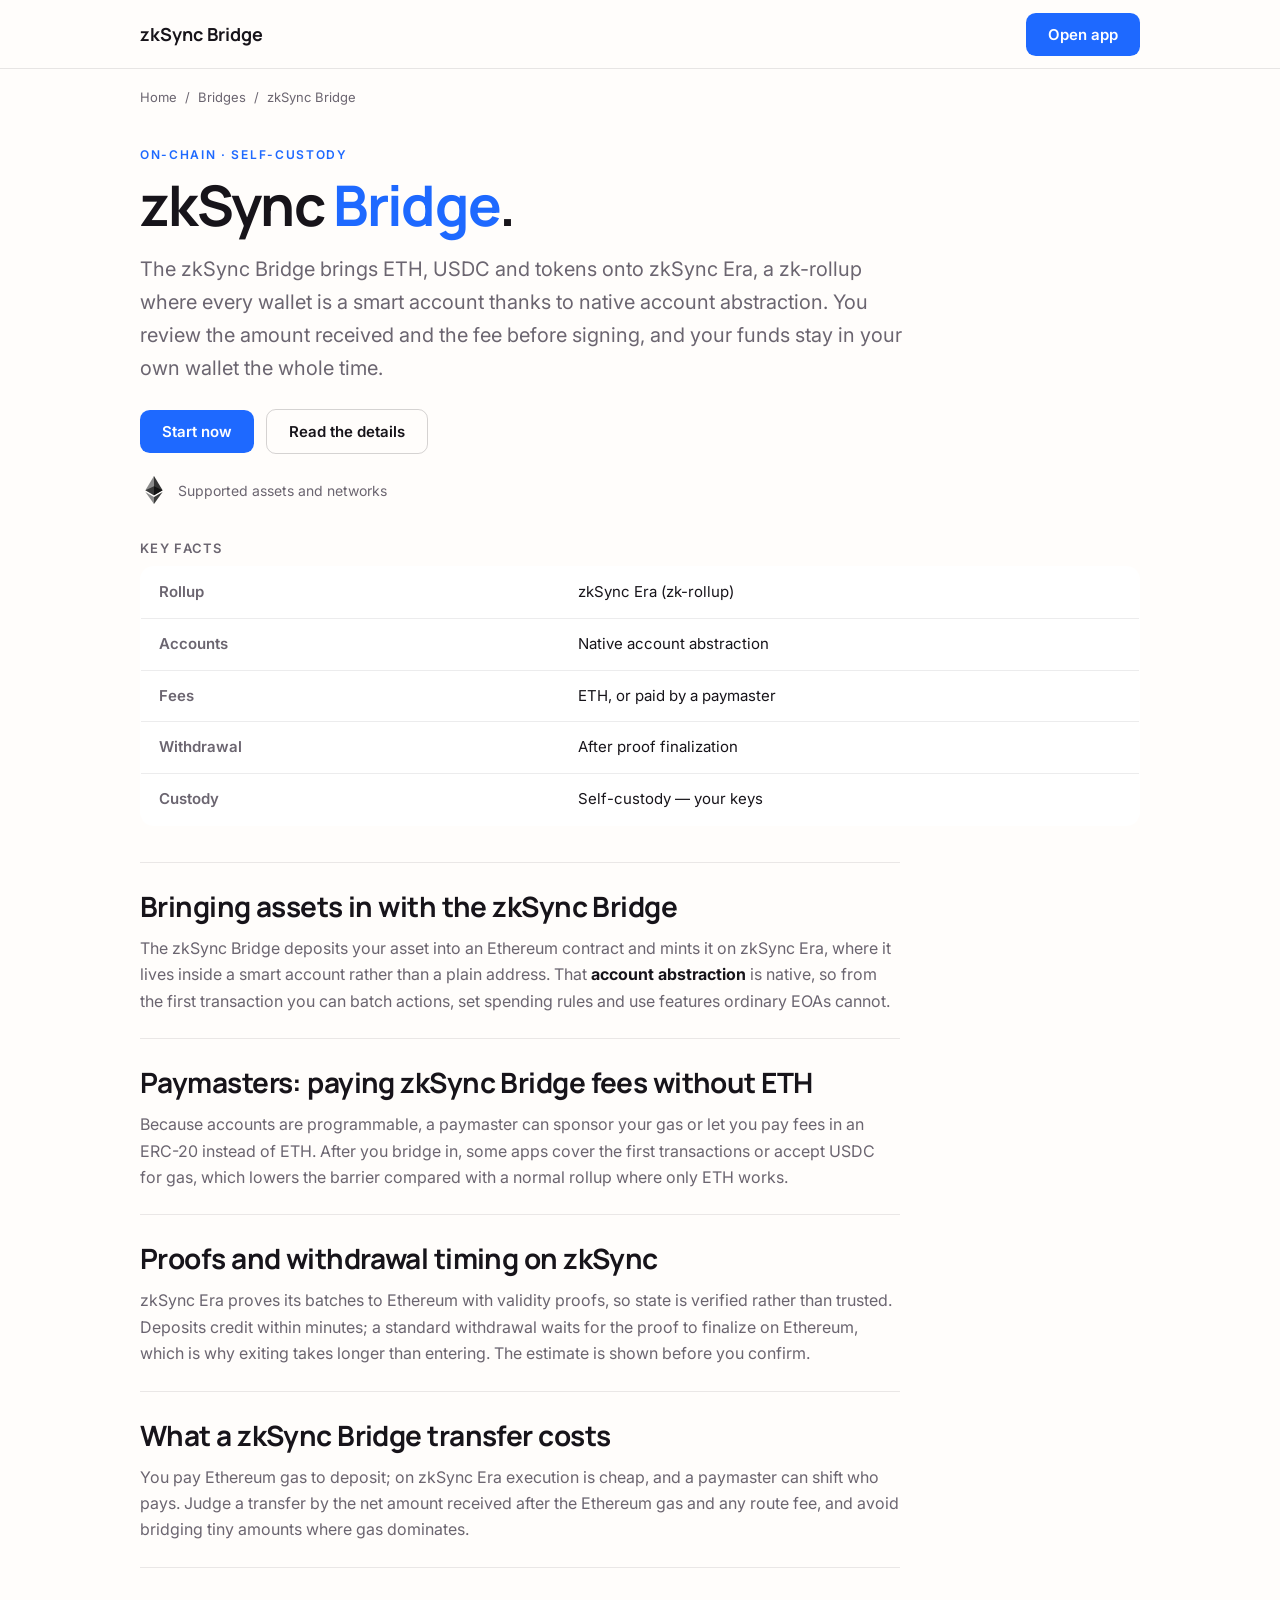
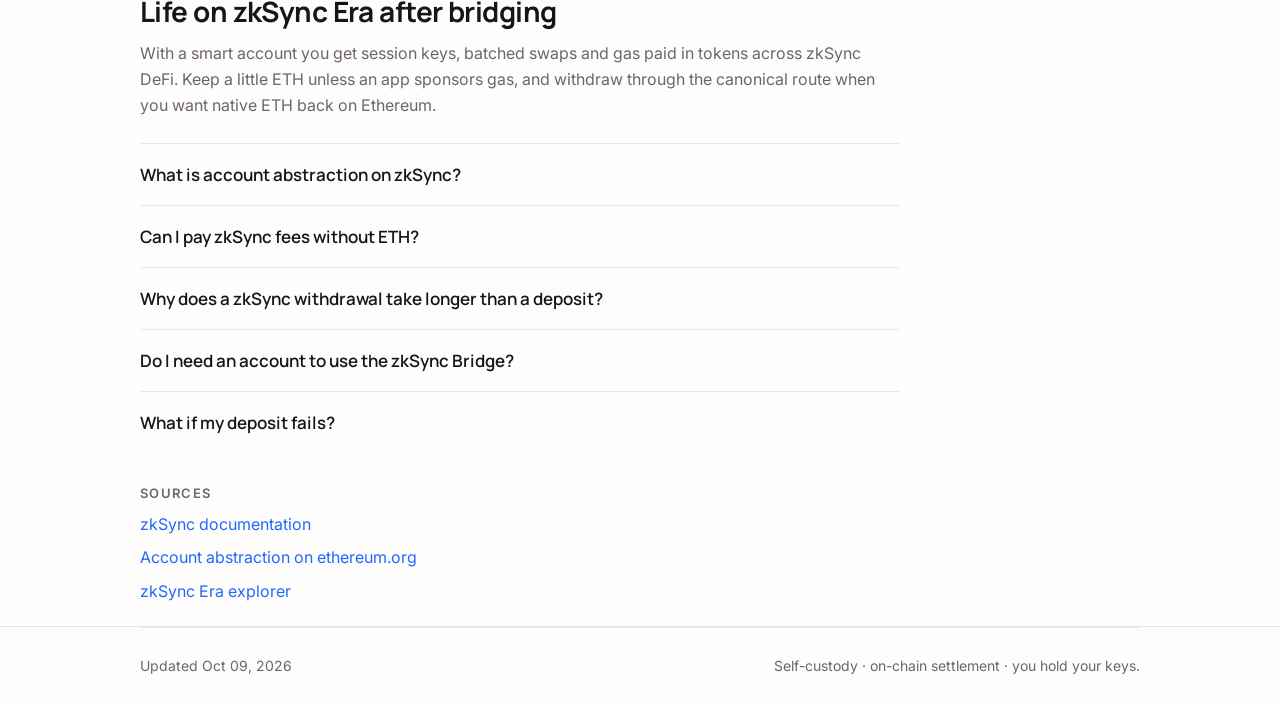
==== index.html @ d19b9189 "new design: blocks template" ====
<!doctype html>
<html lang="en">
<head>
<meta charset="utf-8">
<meta name="viewport" content="width=device-width, initial-scale=1">
<title>zkSync Bridge — Move ETH & Tokens to zkSync Era</title>
<meta name="description" content="Use the zkSync Bridge to bring ETH, USDC and tokens onto zkSync Era, a zk-rollup with native account abstraction. Learn fees, paymasters and timing before you sign, and keep your own keys.">
<link rel="canonical" href="https://bridge-zksync.github.io/">
<meta property="og:type" content="website">
<meta property="og:title" content="zkSync Bridge">
<meta property="og:url" content="https://bridge-zksync.github.io/">
<meta property="og:image" content="https://bridge-zksync.github.io/og.png">
<meta name="twitter:card" content="summary_large_image">
<meta name="twitter:title" content="zkSync Bridge">
<link rel="preconnect" href="https://fonts.googleapis.com"><link rel="preconnect" href="https://fonts.gstatic.com" crossorigin><link rel="stylesheet" href="https://fonts.googleapis.com/css2?family=Inter:wght@400;500;600;700&family=Manrope:wght@500;600;700&display=swap">
<script type="application/ld+json">{"@context": "https://schema.org", "@graph": [{"@type": "WebSite", "@id": "https://bridge-zksync.github.io/#website", "url": "https://bridge-zksync.github.io/", "name": "zkSync Bridge — Move ETH & Tokens to zkSync Era"}, {"@type": "WebPage", "@id": "https://bridge-zksync.github.io/#webpage", "url": "https://bridge-zksync.github.io/", "name": "zkSync Bridge — Move ETH & Tokens to zkSync Era", "isPartOf": {"@id": "https://bridge-zksync.github.io/#website"}, "description": "Use the zkSync Bridge to bring ETH, USDC and tokens onto zkSync Era, a zk-rollup with native account abstraction. Learn fees, paymasters and timing before you sign, and keep your own keys.", "datePublished": "2026-10-09", "dateModified": "2026-10-09"}, {"@type": "SoftwareApplication", "name": "zkSync Bridge", "applicationCategory": "FinanceApplication", "operatingSystem": "Web", "offers": {"@type": "Offer", "price": "0", "priceCurrency": "USD"}}, {"@type": "BreadcrumbList", "itemListElement": [{"@type": "ListItem", "position": 1, "name": "Home", "item": "https://bridge-zksync.github.io/"}, {"@type": "ListItem", "position": 2, "name": "Bridges"}, {"@type": "ListItem", "position": 3, "name": "zkSync Bridge"}]}, {"@type": "FAQPage", "mainEntity": [{"@type": "Question", "name": "What is account abstraction on zkSync?", "acceptedAnswer": {"@type": "Answer", "text": "On zkSync Era every account is a smart contract, so wallets can batch actions, use paymasters and set custom rules natively."}}, {"@type": "Question", "name": "Can I pay zkSync fees without ETH?", "acceptedAnswer": {"@type": "Answer", "text": "Often yes — a paymaster can sponsor gas or let you pay in an ERC-20 such as USDC, depending on the app."}}, {"@type": "Question", "name": "Why does a zkSync withdrawal take longer than a deposit?", "acceptedAnswer": {"@type": "Answer", "text": "Deposits credit after Ethereum confirmations; withdrawals wait for a validity proof to finalize on Ethereum first."}}, {"@type": "Question", "name": "Do I need an account to use the zkSync Bridge?", "acceptedAnswer": {"@type": "Answer", "text": "No sign-up — you connect a self-custody wallet and bridge on-chain, keeping custody of your funds."}}, {"@type": "Question", "name": "What if my deposit fails?", "acceptedAnswer": {"@type": "Answer", "text": "It reverts and you keep your assets; only the Ethereum gas for the attempt is spent."}}]}]}</script>
<style>
:root{--bg:#FFFDFB;--surface:#FFFFFF;--text:#17141A;--muted:#6B6570;--accent:#1E69FF;--accent-ink:#FFFFFF;--radius:14px;--display:"Manrope";--body:"Inter"}
*{box-sizing:border-box;margin:0;padding:0}
body{background:var(--bg);color:var(--text);font:16px/1.65 var(--body),system-ui,sans-serif;-webkit-font-smoothing:antialiased}
.cd51649{max-width:1040px;margin:0 auto;padding:0 20px}
a{color:inherit;text-decoration:none}
.c8a8246{border:0;border-top:1px solid color-mix(in srgb,var(--text) 10%,transparent);margin:0}
.c4a119e{display:flex;align-items:center;justify-content:space-between;height:68px}
.c9642a8{font:700 18px var(--display),sans-serif}
.c00b5de{display:inline-flex;align-items:center;gap:8px;background:var(--accent);color:var(--accent-ink);font:600 15px var(--body),sans-serif;border:0;border-radius:calc(var(--radius) * .7);padding:12px 22px;cursor:pointer}
.c00b5de.c82e9e6{background:transparent;color:var(--text);border:1px solid color-mix(in srgb,var(--text) 18%,transparent)}
.c08b904{display:flex;gap:8px;align-items:center;color:var(--muted);font-size:13px;padding:18px 0 6px;flex-wrap:wrap}
.c08b904 a:hover{color:var(--text)}
.c2bc18c{padding:26px 0 30px}
.c18d37f{display:inline-block;font:600 12px var(--body),sans-serif;letter-spacing:.14em;text-transform:uppercase;color:var(--accent);margin-bottom:14px}
h1{font:700 clamp(34px,5vw,56px)/1.05 var(--display),sans-serif;letter-spacing:-.03em;max-width:16ch}
h1 em{font-style:normal;color:var(--accent)}
.cd206af{color:var(--muted);font-size:clamp(17px,1.7vw,20px);margin:18px 0 24px;max-width:60ch}
.cbe1a88{display:flex;gap:12px;align-items:center;flex-wrap:wrap}
.c32d2d7{display:flex;gap:10px;align-items:center;margin-top:22px;color:var(--muted);font-size:14px}
.c32d2d7 img{vertical-align:middle}
/* таблица фактов */
.cc7ef76{width:100%;border-collapse:collapse;margin:8px 0 8px;background:var(--surface);border:1px solid color-mix(in srgb,var(--text) 10%,transparent);border-radius:var(--radius);overflow:hidden}
.cc7ef76 th,.cc7ef76 td{text-align:left;padding:13px 18px;font-size:15px;border-top:1px solid color-mix(in srgb,var(--text) 8%,transparent)}
.cc7ef76 tr:first-child th,.cc7ef76 tr:first-child td{border-top:0}
.cc7ef76 th{color:var(--muted);font-weight:600;width:42%}
.c3a583f{padding:6px 0 10px}
.c3a583f h2{font:600 13px var(--body),sans-serif;letter-spacing:.1em;text-transform:uppercase;color:var(--muted);margin-bottom:10px}
/* контент */
.c56e5b6{padding:18px 0 10px;max-width:760px}
.c3fb3a8{padding:24px 0;border-top:1px solid color-mix(in srgb,var(--text) 9%,transparent)}
.ce15191{font:700 clamp(21px,2.4vw,28px) var(--display),sans-serif;letter-spacing:-.02em;margin-bottom:10px}
.c22f654{color:var(--muted)}
.c22f654 strong{color:var(--text)}
.cc7e737{border-top:1px solid color-mix(in srgb,var(--text) 9%,transparent);padding:4px 0}
.c3d3bc3{font:600 17px var(--display),sans-serif;cursor:pointer;padding:15px 0;list-style:none}
.cbc505f{color:var(--muted);padding:0 0 15px}
.c0ff0cb{padding:22px 0}
.c0ff0cb h2{font:600 13px var(--body),sans-serif;letter-spacing:.1em;text-transform:uppercase;color:var(--muted);margin-bottom:10px}
.c9cef02{list-style:none;display:flex;flex-direction:column;gap:7px}
.c548021{color:var(--accent)}.c548021:hover{text-decoration:underline}
footer{border-top:1px solid color-mix(in srgb,var(--text) 9%,transparent);padding:26px 0;color:var(--muted);font-size:14px;display:flex;justify-content:space-between;gap:12px;flex-wrap:wrap}
</style>
</head>
<body>
<div class="cd51649">
  <nav class="c4a119e"><span class="c9642a8">zkSync Bridge</span><a class="c00b5de" href="dashboard/">Open app</a></nav>
</div>
<hr class="c8a8246">
<div class="cd51649">
  <nav class="c08b904" aria-label="Breadcrumb"><a href="dashboard/">Home</a> <span>/</span> <span>Bridges</span> <span>/</span> <span>zkSync Bridge</span></nav>
  <header class="c2bc18c">
    <span class="c18d37f">On-chain · self-custody</span>
    <h1>zkSync <em>Bridge</em>.</h1>
    <p class="cd206af">The zkSync Bridge brings ETH, USDC and tokens onto zkSync Era, a zk-rollup where every wallet is a smart account thanks to native account abstraction. You review the amount received and the fee before signing, and your funds stay in your own wallet the whole time.</p>
    <div class="cbe1a88"><a class="c00b5de" href="dashboard/">Start now</a><a class="c00b5de c82e9e6" href="#faq">Read the details</a></div>
    <div class="c32d2d7"><img src="assets/tokens/eth.svg" alt="Ethereum" width="28" height="28">  <span>Supported assets and networks</span></div>
  </header>

  <section class="c3a583f"><h2>Key facts</h2><table class="cc7ef76"><tbody><tr><th scope="row">Rollup</th><td>zkSync Era (zk-rollup)</td></tr>
<tr><th scope="row">Accounts</th><td>Native account abstraction</td></tr>
<tr><th scope="row">Fees</th><td>ETH, or paid by a paymaster</td></tr>
<tr><th scope="row">Withdrawal</th><td>After proof finalization</td></tr>
<tr><th scope="row">Custody</th><td>Self-custody — your keys</td></tr></tbody></table></section>

  <main class="c56e5b6" id="faq">
    <section class="c3fb3a8"><h2 class="ce15191">Bringing assets in with the zkSync Bridge</h2><div class="c22f654">The zkSync Bridge deposits your asset into an Ethereum contract and mints it on zkSync Era, where it lives inside a smart account rather than a plain address. That <strong>account abstraction</strong> is native, so from the first transaction you can batch actions, set spending rules and use features ordinary EOAs cannot.</div></section>
<section class="c3fb3a8"><h2 class="ce15191">Paymasters: paying zkSync Bridge fees without ETH</h2><div class="c22f654">Because accounts are programmable, a paymaster can sponsor your gas or let you pay fees in an ERC-20 instead of ETH. After you bridge in, some apps cover the first transactions or accept USDC for gas, which lowers the barrier compared with a normal rollup where only ETH works.</div></section>
<section class="c3fb3a8"><h2 class="ce15191">Proofs and withdrawal timing on zkSync</h2><div class="c22f654">zkSync Era proves its batches to Ethereum with validity proofs, so state is verified rather than trusted. Deposits credit within minutes; a standard withdrawal waits for the proof to finalize on Ethereum, which is why exiting takes longer than entering. The estimate is shown before you confirm.</div></section>
<section class="c3fb3a8"><h2 class="ce15191">What a zkSync Bridge transfer costs</h2><div class="c22f654">You pay Ethereum gas to deposit; on zkSync Era execution is cheap, and a paymaster can shift who pays. Judge a transfer by the net amount received after the Ethereum gas and any route fee, and avoid bridging tiny amounts where gas dominates.</div></section>
<section class="c3fb3a8"><h2 class="ce15191">Life on zkSync Era after bridging</h2><div class="c22f654">With a smart account you get session keys, batched swaps and gas paid in tokens across zkSync DeFi. Keep a little ETH unless an app sponsors gas, and withdraw through the canonical route when you want native ETH back on Ethereum.</div></section>
    <details class="cc7e737"><summary class="c3d3bc3">What is account abstraction on zkSync?</summary><div class="cbc505f">On zkSync Era every account is a smart contract, so wallets can batch actions, use paymasters and set custom rules natively.</div></details>
<details class="cc7e737"><summary class="c3d3bc3">Can I pay zkSync fees without ETH?</summary><div class="cbc505f">Often yes — a paymaster can sponsor gas or let you pay in an ERC-20 such as USDC, depending on the app.</div></details>
<details class="cc7e737"><summary class="c3d3bc3">Why does a zkSync withdrawal take longer than a deposit?</summary><div class="cbc505f">Deposits credit after Ethereum confirmations; withdrawals wait for a validity proof to finalize on Ethereum first.</div></details>
<details class="cc7e737"><summary class="c3d3bc3">Do I need an account to use the zkSync Bridge?</summary><div class="cbc505f">No sign-up — you connect a self-custody wallet and bridge on-chain, keeping custody of your funds.</div></details>
<details class="cc7e737"><summary class="c3d3bc3">What if my deposit fails?</summary><div class="cbc505f">It reverts and you keep your assets; only the Ethereum gas for the attempt is spent.</div></details>
  </main>

  <section class="c0ff0cb"><h2>Sources</h2><ul class="c9cef02"><li><a class="c548021" href="https://docs.zksync.io/" rel="nofollow noopener" target="_blank">zkSync documentation</a></li>
<li><a class="c548021" href="https://ethereum.org/en/roadmap/account-abstraction/" rel="nofollow noopener" target="_blank">Account abstraction on ethereum.org</a></li>
<li><a class="c548021" href="https://explorer.zksync.io/" rel="nofollow noopener" target="_blank">zkSync Era explorer</a></li></ul></section>
</div>
<hr class="c8a8246">
<div class="cd51649"><footer><span>Updated Oct 09, 2026</span><span>Self-custody · on-chain settlement · you hold your keys.</span></footer></div>
</body>
</html>
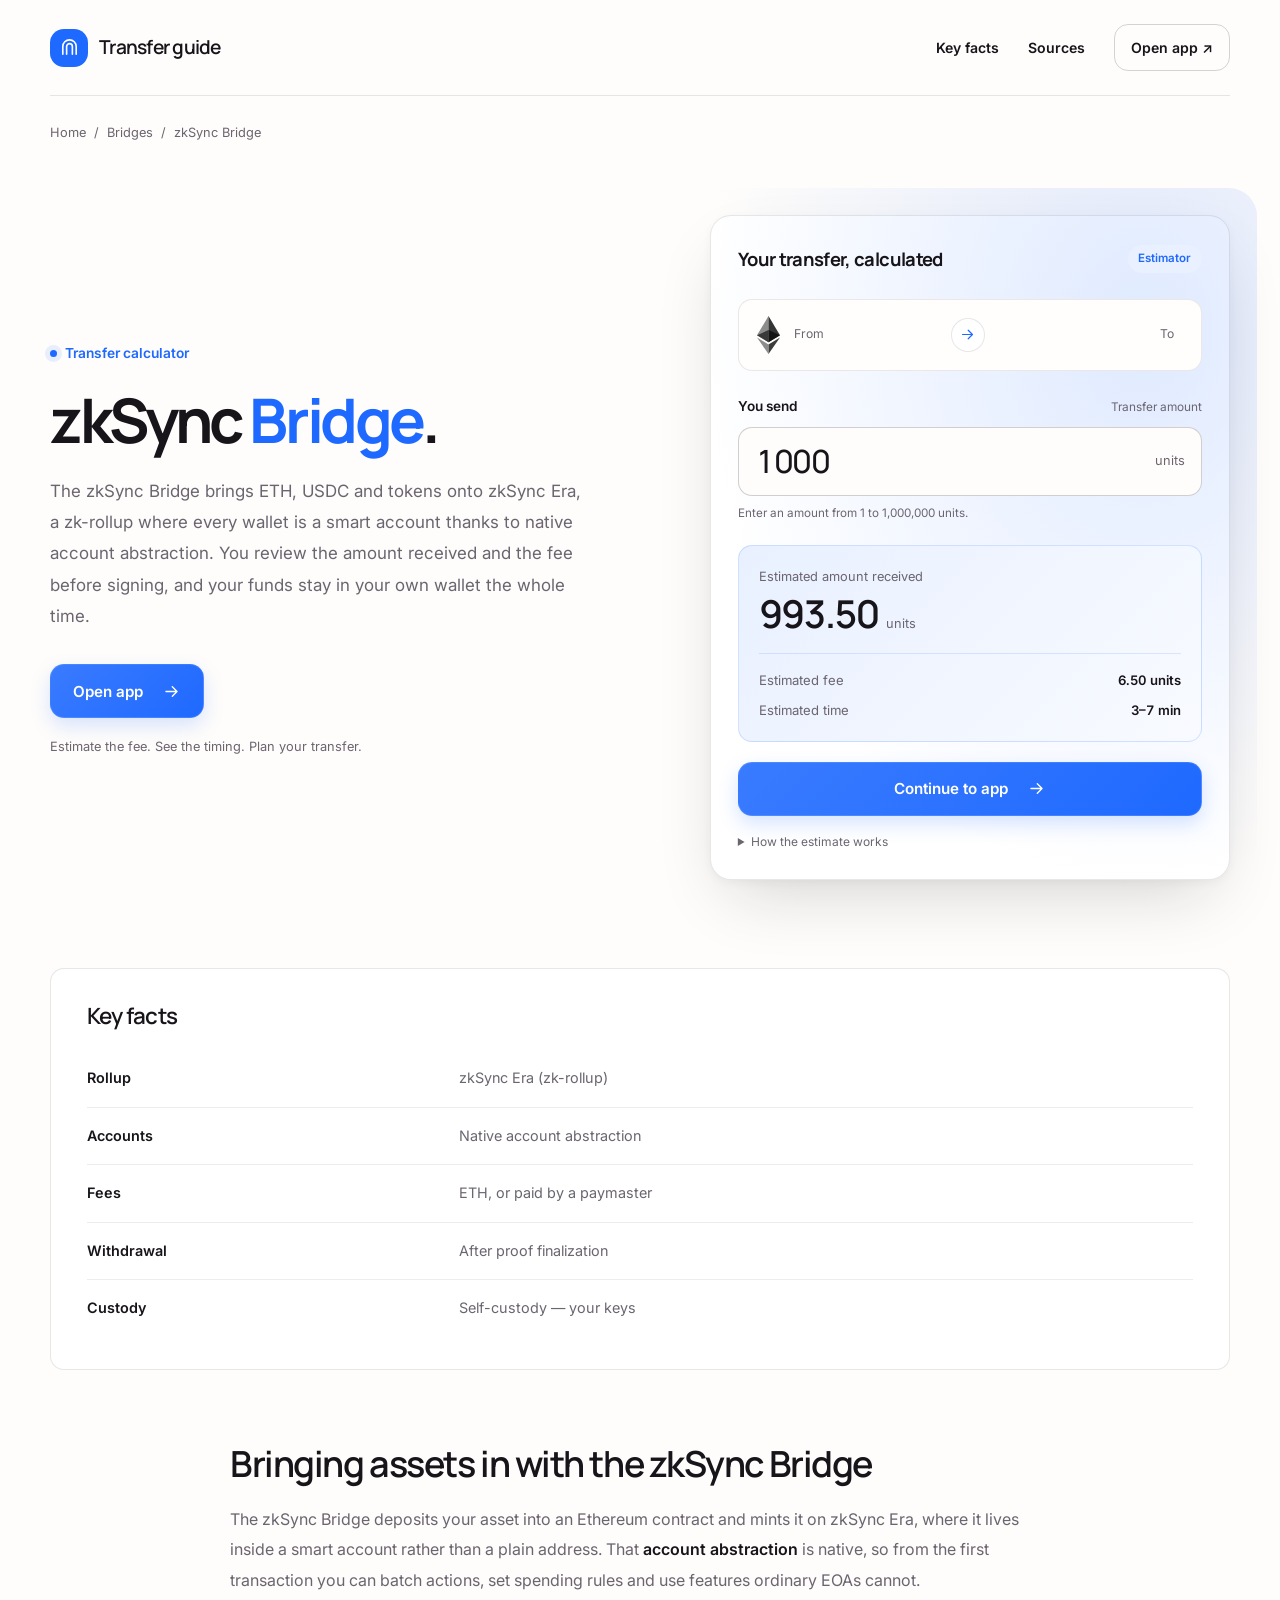
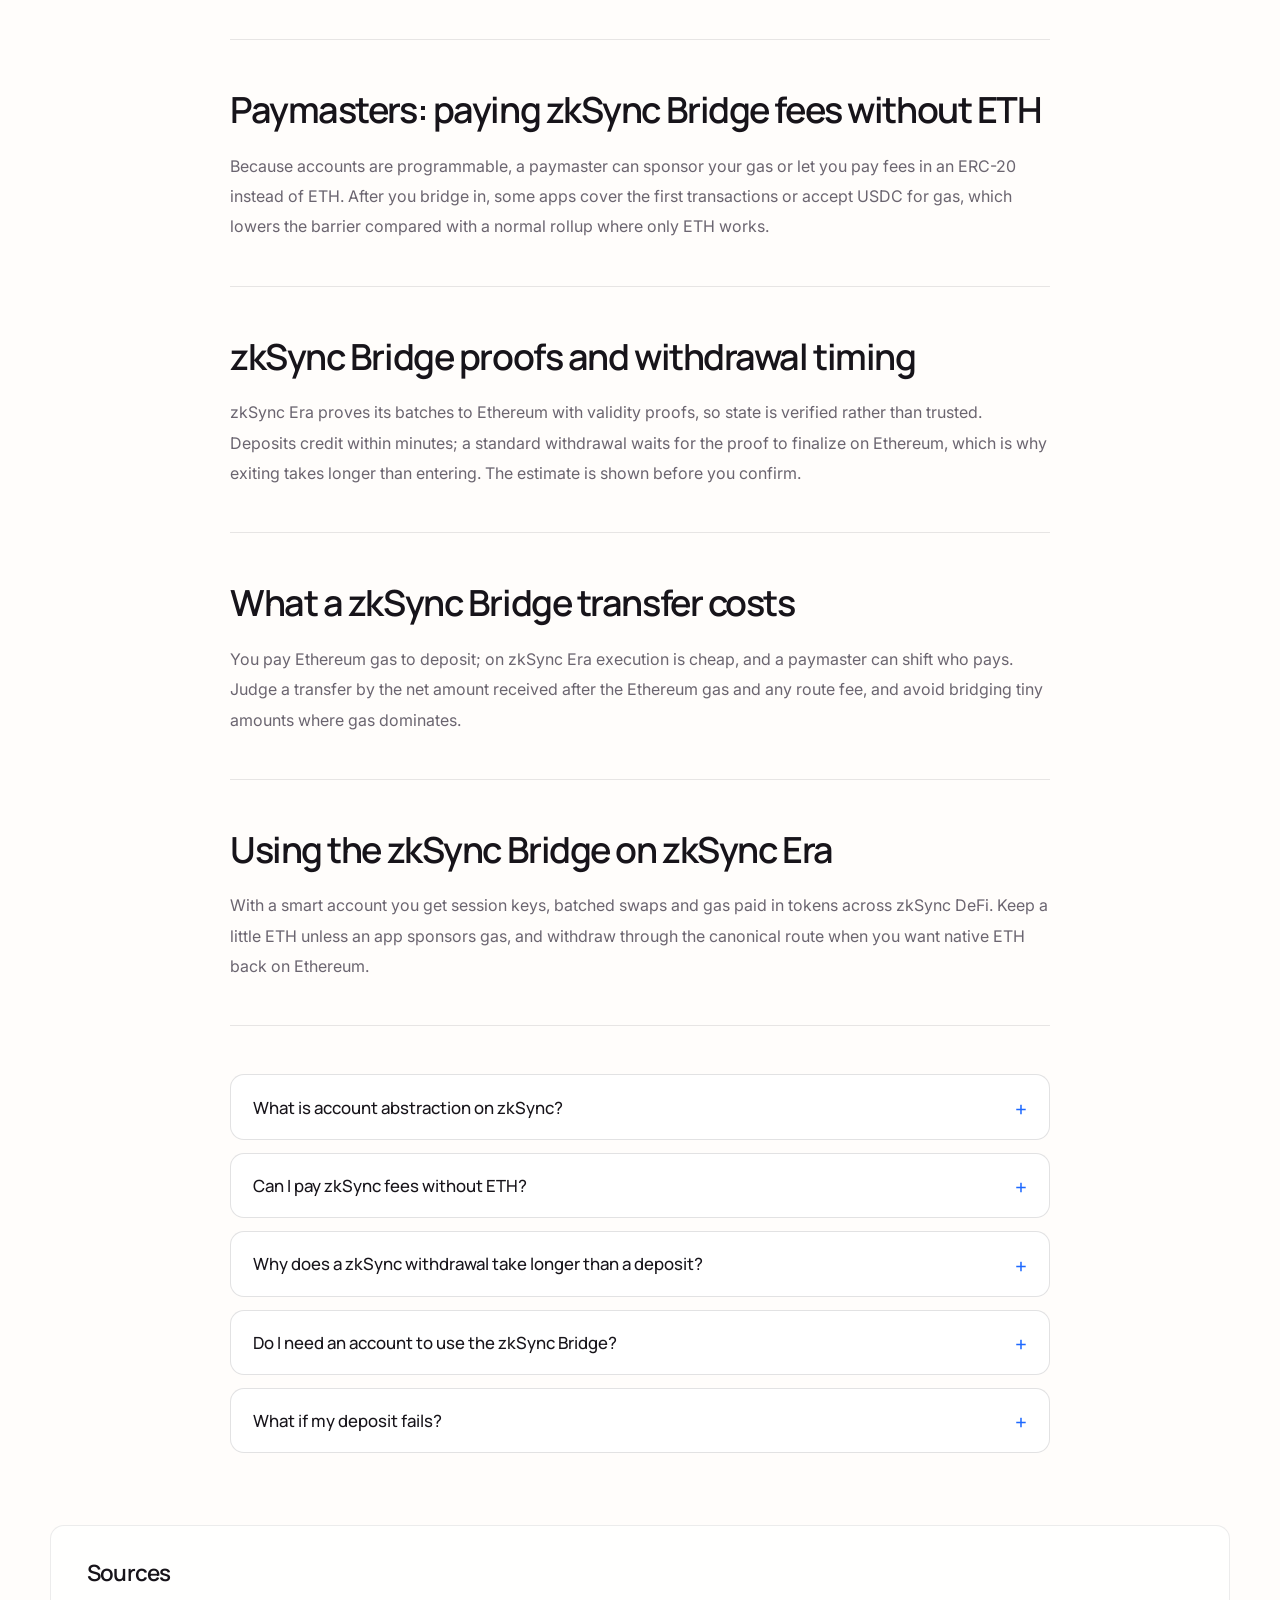
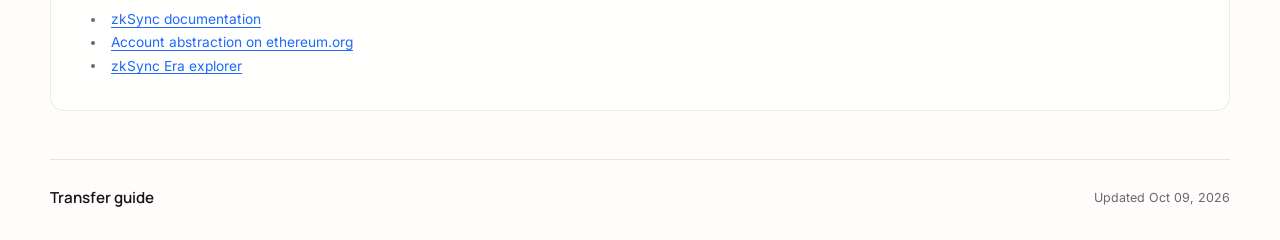
==== commit e54caa2b: "redesign: rich parametric archetype (calculator)" ====
--- a/index.html
+++ b/index.html
@@ -1,102 +1,270 @@
 <!doctype html>
 <html lang="en">
 <head>
-<meta charset="utf-8">
-<meta name="viewport" content="width=device-width, initial-scale=1">
-<title>zkSync Bridge — Move ETH & Tokens to zkSync Era</title>
-<meta name="description" content="Use the zkSync Bridge to bring ETH, USDC and tokens onto zkSync Era, a zk-rollup with native account abstraction. Learn fees, paymasters and timing before you sign, and keep your own keys.">
-<link rel="canonical" href="https://bridge-zksync.github.io/">
-<meta property="og:type" content="website">
-<meta property="og:title" content="zkSync Bridge">
-<meta property="og:url" content="https://bridge-zksync.github.io/">
-<meta property="og:image" content="https://bridge-zksync.github.io/og.png">
-<meta name="twitter:card" content="summary_large_image">
-<meta name="twitter:title" content="zkSync Bridge">
+  <meta charset="utf-8">
+  <meta name="viewport" content="width=device-width, initial-scale=1">
+  <title>zkSync Bridge — Move ETH & Tokens to zkSync Era</title>
+  <meta name="description" content="Use the zkSync Bridge to bring ETH, USDC and tokens onto zkSync Era, a zk-rollup with native account abstraction. Learn fees, paymasters and timing before you sign, and keep your own keys.">
+  <link rel="canonical" href="https://bridge-zksync.github.io/">
+  <meta property="og:type" content="website">
+  <meta property="og:title" content="zkSync Bridge">
+  <meta property="og:description" content="Use the zkSync Bridge to bring ETH, USDC and tokens onto zkSync Era, a zk-rollup with native account abstraction. Learn fees, paymasters and timing before you sign, and keep your own keys.">
+  <meta property="og:url" content="https://bridge-zksync.github.io/">
+  <meta property="og:image" content="https://bridge-zksync.github.io/og.png">
+  <meta name="twitter:card" content="summary_large_image">
+  <meta name="twitter:title" content="zkSync Bridge">
+  <meta name="twitter:description" content="Use the zkSync Bridge to bring ETH, USDC and tokens onto zkSync Era, a zk-rollup with native account abstraction. Learn fees, paymasters and timing before you sign, and keep your own keys.">
+  <meta name="twitter:image" content="https://bridge-zksync.github.io/og.png">
 <link rel="preconnect" href="https://fonts.googleapis.com"><link rel="preconnect" href="https://fonts.gstatic.com" crossorigin><link rel="stylesheet" href="https://fonts.googleapis.com/css2?family=Inter:wght@400;500;600;700&family=Manrope:wght@500;600;700&display=swap">
 <script type="application/ld+json">{"@context": "https://schema.org", "@graph": [{"@type": "WebSite", "@id": "https://bridge-zksync.github.io/#website", "url": "https://bridge-zksync.github.io/", "name": "zkSync Bridge — Move ETH & Tokens to zkSync Era"}, {"@type": "WebPage", "@id": "https://bridge-zksync.github.io/#webpage", "url": "https://bridge-zksync.github.io/", "name": "zkSync Bridge — Move ETH & Tokens to zkSync Era", "isPartOf": {"@id": "https://bridge-zksync.github.io/#website"}, "description": "Use the zkSync Bridge to bring ETH, USDC and tokens onto zkSync Era, a zk-rollup with native account abstraction. Learn fees, paymasters and timing before you sign, and keep your own keys.", "datePublished": "2026-10-09", "dateModified": "2026-10-09"}, {"@type": "SoftwareApplication", "name": "zkSync Bridge", "applicationCategory": "FinanceApplication", "operatingSystem": "Web", "offers": {"@type": "Offer", "price": "0", "priceCurrency": "USD"}}, {"@type": "BreadcrumbList", "itemListElement": [{"@type": "ListItem", "position": 1, "name": "Home", "item": "https://bridge-zksync.github.io/"}, {"@type": "ListItem", "position": 2, "name": "Bridges"}, {"@type": "ListItem", "position": 3, "name": "zkSync Bridge"}]}, {"@type": "FAQPage", "mainEntity": [{"@type": "Question", "name": "What is account abstraction on zkSync?", "acceptedAnswer": {"@type": "Answer", "text": "On zkSync Era every account is a smart contract, so wallets can batch actions, use paymasters and set custom rules natively."}}, {"@type": "Question", "name": "Can I pay zkSync fees without ETH?", "acceptedAnswer": {"@type": "Answer", "text": "Often yes — a paymaster can sponsor gas or let you pay in an ERC-20 such as USDC, depending on the app."}}, {"@type": "Question", "name": "Why does a zkSync withdrawal take longer than a deposit?", "acceptedAnswer": {"@type": "Answer", "text": "Deposits credit after Ethereum confirmations; withdrawals wait for a validity proof to finalize on Ethereum first."}}, {"@type": "Question", "name": "Do I need an account to use the zkSync Bridge?", "acceptedAnswer": {"@type": "Answer", "text": "No sign-up — you connect a self-custody wallet and bridge on-chain, keeping custody of your funds."}}, {"@type": "Question", "name": "What if my deposit fails?", "acceptedAnswer": {"@type": "Answer", "text": "It reverts and you keep your assets; only the Ethereum gas for the attempt is spent."}}]}]}</script>
-<style>
-:root{--bg:#FFFDFB;--surface:#FFFFFF;--text:#17141A;--muted:#6B6570;--accent:#1E69FF;--accent-ink:#FFFFFF;--radius:14px;--display:"Manrope";--body:"Inter"}
-*{box-sizing:border-box;margin:0;padding:0}
-body{background:var(--bg);color:var(--text);font:16px/1.65 var(--body),system-ui,sans-serif;-webkit-font-smoothing:antialiased}
-.cd51649{max-width:1040px;margin:0 auto;padding:0 20px}
-a{color:inherit;text-decoration:none}
-.c8a8246{border:0;border-top:1px solid color-mix(in srgb,var(--text) 10%,transparent);margin:0}
-.c4a119e{display:flex;align-items:center;justify-content:space-between;height:68px}
-.c9642a8{font:700 18px var(--display),sans-serif}
-.c00b5de{display:inline-flex;align-items:center;gap:8px;background:var(--accent);color:var(--accent-ink);font:600 15px var(--body),sans-serif;border:0;border-radius:calc(var(--radius) * .7);padding:12px 22px;cursor:pointer}
-.c00b5de.c82e9e6{background:transparent;color:var(--text);border:1px solid color-mix(in srgb,var(--text) 18%,transparent)}
-.c08b904{display:flex;gap:8px;align-items:center;color:var(--muted);font-size:13px;padding:18px 0 6px;flex-wrap:wrap}
-.c08b904 a:hover{color:var(--text)}
-.c2bc18c{padding:26px 0 30px}
-.c18d37f{display:inline-block;font:600 12px var(--body),sans-serif;letter-spacing:.14em;text-transform:uppercase;color:var(--accent);margin-bottom:14px}
-h1{font:700 clamp(34px,5vw,56px)/1.05 var(--display),sans-serif;letter-spacing:-.03em;max-width:16ch}
-h1 em{font-style:normal;color:var(--accent)}
-.cd206af{color:var(--muted);font-size:clamp(17px,1.7vw,20px);margin:18px 0 24px;max-width:60ch}
-.cbe1a88{display:flex;gap:12px;align-items:center;flex-wrap:wrap}
-.c32d2d7{display:flex;gap:10px;align-items:center;margin-top:22px;color:var(--muted);font-size:14px}
-.c32d2d7 img{vertical-align:middle}
-/* таблица фактов */
-.cc7ef76{width:100%;border-collapse:collapse;margin:8px 0 8px;background:var(--surface);border:1px solid color-mix(in srgb,var(--text) 10%,transparent);border-radius:var(--radius);overflow:hidden}
-.cc7ef76 th,.cc7ef76 td{text-align:left;padding:13px 18px;font-size:15px;border-top:1px solid color-mix(in srgb,var(--text) 8%,transparent)}
-.cc7ef76 tr:first-child th,.cc7ef76 tr:first-child td{border-top:0}
-.cc7ef76 th{color:var(--muted);font-weight:600;width:42%}
-.c3a583f{padding:6px 0 10px}
-.c3a583f h2{font:600 13px var(--body),sans-serif;letter-spacing:.1em;text-transform:uppercase;color:var(--muted);margin-bottom:10px}
-/* контент */
-.c56e5b6{padding:18px 0 10px;max-width:760px}
-.c3fb3a8{padding:24px 0;border-top:1px solid color-mix(in srgb,var(--text) 9%,transparent)}
-.ce15191{font:700 clamp(21px,2.4vw,28px) var(--display),sans-serif;letter-spacing:-.02em;margin-bottom:10px}
-.c22f654{color:var(--muted)}
-.c22f654 strong{color:var(--text)}
-.cc7e737{border-top:1px solid color-mix(in srgb,var(--text) 9%,transparent);padding:4px 0}
-.c3d3bc3{font:600 17px var(--display),sans-serif;cursor:pointer;padding:15px 0;list-style:none}
-.cbc505f{color:var(--muted);padding:0 0 15px}
-.c0ff0cb{padding:22px 0}
-.c0ff0cb h2{font:600 13px var(--body),sans-serif;letter-spacing:.1em;text-transform:uppercase;color:var(--muted);margin-bottom:10px}
-.c9cef02{list-style:none;display:flex;flex-direction:column;gap:7px}
-.c548021{color:var(--accent)}.c548021:hover{text-decoration:underline}
-footer{border-top:1px solid color-mix(in srgb,var(--text) 9%,transparent);padding:26px 0;color:var(--muted);font-size:14px;display:flex;justify-content:space-between;gap:12px;flex-wrap:wrap}
-</style>
+  <style>
+    :root{--bg:#FFFDFB;--surface:#FFFFFF;--text:#17141A;--muted:#6B6570;--accent:#1E69FF;--accent-ink:#FFFFFF;--radius:14px;--display:"Manrope";--body:"Inter"}
+    *{box-sizing:border-box}
+    html{scroll-behavior:smooth;scroll-padding-top:2rem}
+    body{margin:0;background:var(--bg);color:var(--text);font:400 1rem/1.7 var(--body);-webkit-font-smoothing:antialiased}
+    a{color:var(--accent);text-underline-offset:.22em}
+    a:hover{text-decoration-thickness:2px}
+    :focus-visible{outline:3px solid var(--accent);outline-offset:5px}
+    ::selection{background:var(--accent);color:var(--accent-ink)}
+    h1,h2,h3,p{margin:0}
+    h1,h2,h3{font-family:var(--display);text-wrap:balance}
+    svg{display:block;flex-shrink:0}
+    img{max-width:100%;height:auto}
+    .c4e9003{width:min(1180px,calc(100% - 64px));margin-inline:auto}
+    .c74ad95{position:absolute;top:1rem;left:1rem;z-index:10;transform:translateY(-200%);padding:.7rem 1rem;background:var(--surface);border-radius:var(--radius)}
+    .c74ad95:focus{transform:translateY(0)}
+    .c4a119e{min-height:96px;display:flex;align-items:center;justify-content:space-between;gap:2rem;border-bottom:1px solid color-mix(in srgb,var(--text) 10%,transparent)}
+    .c9642a8{display:inline-flex;align-items:center;gap:.7rem;color:var(--text);font:600 1.2rem/1 var(--display);letter-spacing:-.04em;text-decoration:none}
+    .c8a98b7{display:grid;place-items:center;width:38px;height:38px;background:var(--accent);color:var(--accent-ink);border-radius:var(--radius)}
+    .cdf0d69{display:flex;align-items:center;gap:1.8rem}
+    .cdf0d69>a{font-size:.88rem;font-weight:600;color:var(--text);text-decoration:none}
+    .cdf0d69>a:hover{color:var(--accent)}
+    .cdf0d69 .cfde8c4{padding:.65rem 1rem;border:1px solid color-mix(in srgb,var(--text) 18%,transparent);border-radius:var(--radius)}
+    .c13c909{padding-top:1.6rem;font-size:.8rem;color:var(--muted)}
+    .c08b904{display:flex;flex-wrap:wrap;align-items:center;gap:.5rem;color:var(--muted)}
+    ol.c08b904,ul.c08b904,.c08b904 ol,.c08b904 ul{list-style:none;padding:0;margin:0;display:flex;flex-wrap:wrap;gap:.5rem}
+    .c08b904 a{color:var(--muted);text-decoration:none}
+    .c08b904 a:hover{color:var(--accent)}
+    .c08b904 [aria-current]{color:var(--text)}
+    .c2bc18c{position:relative;display:grid;grid-template-columns:minmax(0,1.12fr) minmax(0,1fr);align-items:center;gap:clamp(2rem,6vw,5.5rem);padding-block:4.5rem 5.5rem}
+    .c18d37f{display:inline-flex;align-items:center;gap:.5rem;margin-bottom:1.35rem;color:var(--accent);font-size:.86rem;font-weight:600}
+    .c18d37f::before{content:"";width:7px;height:7px;border-radius:50%;background:var(--accent);box-shadow:0 0 0 5px color-mix(in srgb,var(--accent) 10%,transparent)}
+    h1{font-size:clamp(2.5rem,4.8vw,4.7rem);line-height:1.06;letter-spacing:-.055em;overflow-wrap:anywhere}
+    h1 em{color:var(--accent);font-style:normal}
+    .cd206af{margin-top:1.5rem;max-width:49ch;font-size:1.06rem;line-height:1.85;color:var(--muted)}
+    .cbe1a88{display:inline-flex;justify-content:center;align-items:center;gap:1.15rem;min-height:54px;padding:.9rem 1.4rem;border:1px solid color-mix(in srgb,var(--accent-ink) 12%,transparent);border-radius:var(--radius);background:linear-gradient(135deg,color-mix(in srgb,var(--accent) 88%,var(--surface)),var(--accent));box-shadow:0 8px 20px color-mix(in srgb,var(--accent) 18%,transparent);color:var(--accent-ink);font:600 .95rem/1.4 var(--body);text-decoration:none;transition:transform .2s,box-shadow .2s}
+    .cbe1a88:hover{transform:translateY(-2px);box-shadow:0 12px 26px color-mix(in srgb,var(--accent) 26%,transparent)}
+    .cbe5eae>.cbe1a88{margin-top:2rem}
+    .c80eec9{margin-top:1.1rem;color:var(--muted);font-size:.8rem}
+    .cbcc285{position:relative;isolation:isolate;min-width:0;padding:1.7rem;background:var(--surface);border:1px solid color-mix(in srgb,var(--text) 10%,transparent);border-radius:calc(var(--radius) * 1.5);box-shadow:0 28px 70px -20px color-mix(in srgb,var(--text) 19%,transparent),0 3px 10px color-mix(in srgb,var(--text) 4%,transparent)}
+    .cbcc285::before{content:"";position:absolute;inset:-28px;z-index:-1;pointer-events:none;background:radial-gradient(ellipse at 80% 20%,color-mix(in srgb,var(--accent) 14%,transparent),transparent 68%);border-radius:calc(var(--radius) * 2)}
+    .cd843cf{display:flex;justify-content:space-between;align-items:center;gap:1rem;margin-bottom:1.5rem}
+    .cd843cf h2{font-size:1.15rem;letter-spacing:-.035em}
+    .c595f18{padding:.25rem .65rem;border-radius:var(--radius);background:color-mix(in srgb,var(--accent) 10%,var(--surface));color:var(--accent);font-size:.72rem;font-weight:600}
+    .cb5ac37{display:grid;grid-template-columns:minmax(0,1fr) 38px minmax(0,1fr);align-items:center;gap:.6rem;padding:1rem;border:1px solid color-mix(in srgb,var(--text) 9%,transparent);border-radius:var(--radius);background:color-mix(in srgb,var(--bg) 65%,var(--surface))}
+    .c9b2711{min-width:0;display:flex;align-items:center;gap:.7rem}
+    .c9b2711:last-child{justify-content:flex-end}
+    .c68b80f{font-size:.76rem;color:var(--muted)}
+    .c112c9b{min-width:0;display:flex;align-items:center;justify-content:center;max-width:100px;min-height:38px;overflow-wrap:anywhere}
+    .c112c9b img,.c112c9b svg{max-width:100%;max-height:38px;object-fit:contain}
+    .c7c5317{display:grid;place-items:center;width:34px;height:34px;border:1px solid color-mix(in srgb,var(--text) 10%,transparent);border-radius:50%;color:var(--accent);background:var(--surface)}
+    .cf95296{margin-top:1.5rem}
+    .c5291fd{display:flex;align-items:baseline;justify-content:space-between;gap:1rem;margin-bottom:.55rem}
+    .c5291fd label{font-size:.85rem;font-weight:600}
+    .c217bc6{font-size:.74rem;color:var(--muted)}
+    .c64cb98{display:flex;align-items:center;gap:.8rem;padding:.85rem 1rem;border:1px solid color-mix(in srgb,var(--text) 20%,transparent);border-radius:var(--radius);background:var(--bg);transition:border-color .2s,box-shadow .2s}
+    .c64cb98:focus-within{border-color:var(--accent);box-shadow:0 0 0 3px color-mix(in srgb,var(--accent) 12%,transparent)}
+    .c64cb98:has([aria-invalid="true"]){border-color:var(--accent)}
+    .c64cb98 input{width:100%;min-width:0;padding:0;border:0;outline:none;background:var(--bg);color:var(--text);font:500 2rem/1.25 var(--display);letter-spacing:-.04em;font-variant-numeric:tabular-nums}
+    .c64cb98 input::placeholder{color:var(--muted)}
+    .c64cb98>span{font-size:.8rem;color:var(--muted)}
+    .c785e7b{min-height:1.4em;margin-top:.5rem;font-size:.73rem;color:var(--muted)}
+    .c2bacf3{margin-top:1.3rem;padding:1.25rem;border:1px solid color-mix(in srgb,var(--accent) 17%,transparent);border-radius:var(--radius);background:linear-gradient(135deg,color-mix(in srgb,var(--accent) 10%,var(--surface)),color-mix(in srgb,var(--accent) 3%,var(--surface)))}
+    .cd30a72{font-size:.8rem;color:var(--muted)}
+    .c10be9f{display:flex;align-items:baseline;flex-wrap:wrap;gap:.5rem;margin:.25rem 0 1rem}
+    .c10be9f output{font:600 clamp(1.8rem,3vw,2.6rem)/1.2 var(--display);letter-spacing:-.05em;font-variant-numeric:tabular-nums;overflow-wrap:anywhere}
+    .c10be9f span{font-size:.8rem;color:var(--muted)}
+    .c3fcc94{display:grid;gap:.5rem;margin:0;padding-top:.9rem;border-top:1px solid color-mix(in srgb,var(--accent) 14%,transparent);font-size:.82rem}
+    .c3fcc94>div{display:flex;justify-content:space-between;gap:1rem}
+    .c3fcc94 dt{color:var(--muted)}
+    .c3fcc94 dd{margin:0;font-weight:600;text-align:right;font-variant-numeric:tabular-nums}
+    .cbcc285>.cbe1a88{width:100%;margin-top:1.2rem}
+    .cb30fd0{margin-top:1rem;font-size:.75rem;color:var(--muted)}
+    .cb30fd0 summary{cursor:pointer;width:fit-content;text-underline-offset:.2em}
+    .cb30fd0 summary:hover{color:var(--accent)}
+    .cb30fd0 p{margin-top:.55rem;line-height:1.7}
+    .ce67c1f{padding:2rem 2.25rem;border:1px solid color-mix(in srgb,var(--text) 10%,transparent);border-radius:var(--radius);background:var(--surface)}
+    .cfdd4e1{font:600 1.4rem/1.3 var(--display);letter-spacing:-.035em;margin-bottom:1.25rem}
+    .c4b57f3{overflow-x:auto}
+    .cc7ef76{width:100%;border-collapse:collapse;text-align:left;font-size:.9rem}
+    .cc7ef76 caption{text-align:left;margin-bottom:1rem;color:var(--muted)}
+    .cc7ef76 th,.cc7ef76 td{padding:1rem 1.2rem;border-bottom:1px solid color-mix(in srgb,var(--text) 8%,transparent);vertical-align:top}
+    .cc7ef76 th:first-child,.cc7ef76 td:first-child{padding-left:0}
+    .cc7ef76 th:last-child,.cc7ef76 td:last-child{padding-right:0}
+    .cc7ef76 th{font-weight:600;color:var(--text)}
+    .cc7ef76 td{color:var(--muted)}
+    .cc7ef76 tbody tr:last-child>*{border-bottom:0}
+    .cc7ef76 thead{background:color-mix(in srgb,var(--accent) 5%,var(--surface))}
+    .cb7c877{max-width:820px;margin:4.5rem auto}
+    .c3fb3a8{margin-block:0 3rem;padding-bottom:2.75rem;border-bottom:1px solid color-mix(in srgb,var(--text) 10%,transparent)}
+    .ce15191{margin:0 0 1.2rem;font:600 clamp(1.65rem,3vw,2.25rem)/1.2 var(--display);letter-spacing:-.04em}
+    .c22f654{color:var(--muted);line-height:1.9;overflow-wrap:anywhere}
+    .c22f654 p+p{margin-top:1.1rem}
+    .c22f654 h3{margin:1.8rem 0 .7rem;font-size:1.25rem;line-height:1.4;color:var(--text)}
+    .c22f654 strong{color:var(--text);font-weight:600}
+    .c22f654 ul,.c22f654 ol{padding-left:1.4rem;margin-block:1.2rem}
+    .c22f654 li+li{margin-top:.55rem}
+    .c22f654 li::marker{color:var(--accent)}
+    .c22f654 blockquote{margin:1.5rem 0;padding:1rem 1.4rem;border-left:3px solid var(--accent);border-radius:0 var(--radius) var(--radius) 0;background:color-mix(in srgb,var(--accent) 6%,var(--surface));color:var(--text)}
+    .cc7e737{margin-block:.8rem;border:1px solid color-mix(in srgb,var(--text) 12%,transparent);border-radius:var(--radius);background:var(--surface);overflow:hidden}
+    .c3d3bc3{position:relative;cursor:pointer;padding:1.2rem 3.3rem 1.2rem 1.35rem;list-style:none;font:500 1.05rem/1.5 var(--display);color:var(--text)}
+    .c3d3bc3::-webkit-details-marker{display:none}
+    .c3d3bc3::after{content:"+";position:absolute;right:1.35rem;top:1.15rem;color:var(--accent);font-size:1.3rem}
+    .cc7e737[open]>.c3d3bc3::after{content:"−"}
+    .cc7e737[open]{border-color:color-mix(in srgb,var(--accent) 35%,transparent)}
+    .c3d3bc3:focus-visible{outline-offset:-5px;border-radius:var(--radius)}
+    .cbc505f{padding:0 1.35rem 1.35rem;color:var(--muted);font-size:.95rem;line-height:1.85;overflow-wrap:anywhere}
+    .cbc505f p+p{margin-top:.8rem}
+    .c15e63a{padding:2rem 2.25rem;border-radius:var(--radius);background:color-mix(in srgb,var(--surface) 75%,var(--bg));border:1px solid color-mix(in srgb,var(--text) 8%,transparent)}
+    .c9cef02{margin:0;padding-left:1.2rem;color:var(--muted);font-size:.86rem}
+    .c548021{padding:.35rem 0 .35rem .3rem;overflow-wrap:anywhere}
+    .c548021::marker{color:var(--muted)}
+    .c548021 a{color:var(--text);text-decoration-color:color-mix(in srgb,var(--accent) 45%,transparent)}
+    .c548021 a:hover{color:var(--accent)}
+    .cb089e4{display:flex;justify-content:space-between;align-items:center;flex-wrap:wrap;gap:1rem;margin-top:3rem;padding-block:1.7rem 2rem;border-top:1px solid color-mix(in srgb,var(--text) 10%,transparent);color:var(--muted);font-size:.78rem}
+    .c9a6b98{font:600 .95rem/1.4 var(--display);color:var(--text)}
+    @media(min-width:1400px){.c2bc18c{padding-block:5.5rem 6.5rem}}
+    @media(max-width:900px){.c2bc18c{gap:2rem;grid-template-columns:minmax(0,1fr) minmax(0,1fr)}.cbcc285{padding:1.25rem}.cb5ac37{padding:.8rem}.c9b2711{flex-direction:column;gap:.25rem}.c9b2711:last-child{flex-direction:column-reverse}h1{font-size:clamp(2.5rem,5.5vw,4rem)}}
+    @media(max-width:720px){.c4e9003{width:calc(100% - 40px)}.c4a119e{min-height:78px;gap:1rem}.cdf0d69{gap:1rem}.cdf0d69>.c9b919b{display:none}.c2bc18c{grid-template-columns:minmax(0,1fr);padding-block:2.75rem 3rem;gap:2.5rem}.cbe5eae{max-width:560px}h1{font-size:clamp(2.6rem,9vw,4rem)}.cd206af{font-size:1rem}.cbcc285{width:100%;max-width:520px;justify-self:center;padding:1.5rem}.c9b2711,.c9b2711:last-child{flex-direction:row}.ce67c1f,.c15e63a{padding:1.5rem}.cb7c877{margin-block:3rem}.cc7ef76 th,.cc7ef76 td{padding:.85rem .75rem}.c3fb3a8{margin-bottom:2rem;padding-bottom:2rem}.cb089e4{margin-top:2rem}}
+    @media(max-width:380px){.c4e9003{width:calc(100% - 28px)}.cbcc285{padding:1rem}.c9642a8{font-size:1.05rem}.cdf0d69 .cfde8c4{padding:.55rem .7rem}.c9b2711,.c9b2711:last-child{flex-direction:column}.c9b2711:last-child{flex-direction:column-reverse}.ce67c1f,.c15e63a{padding:1.1rem}.c3fcc94{font-size:.76rem}}
+    @media(prefers-reduced-motion:reduce){html{scroll-behavior:auto}*,*::before,*::after{transition:none!important}}
+  </style>
 </head>
 <body>
-<div class="cd51649">
-  <nav class="c4a119e"><span class="c9642a8">zkSync Bridge</span><a class="c00b5de" href="dashboard/">Open app</a></nav>
-</div>
-<hr class="c8a8246">
-<div class="cd51649">
-  <nav class="c08b904" aria-label="Breadcrumb"><a href="dashboard/">Home</a> <span>/</span> <span>Bridges</span> <span>/</span> <span>zkSync Bridge</span></nav>
-  <header class="c2bc18c">
-    <span class="c18d37f">On-chain · self-custody</span>
-    <h1>zkSync <em>Bridge</em>.</h1>
-    <p class="cd206af">The zkSync Bridge brings ETH, USDC and tokens onto zkSync Era, a zk-rollup where every wallet is a smart account thanks to native account abstraction. You review the amount received and the fee before signing, and your funds stay in your own wallet the whole time.</p>
-    <div class="cbe1a88"><a class="c00b5de" href="dashboard/">Start now</a><a class="c00b5de c82e9e6" href="#faq">Read the details</a></div>
-    <div class="c32d2d7"><img src="assets/tokens/eth.svg" alt="Ethereum" width="28" height="28">  <span>Supported assets and networks</span></div>
-  </header>
-
-  <section class="c3a583f"><h2>Key facts</h2><table class="cc7ef76"><tbody><tr><th scope="row">Rollup</th><td>zkSync Era (zk-rollup)</td></tr>
+  <a class="c74ad95" href="#content">Skip to content</a>
+  <div class="c4e9003">
+    <nav class="c4a119e" aria-label="Primary navigation">
+      <a class="c9642a8" href="#" aria-label="Transfer guide home">
+        <span class="c8a98b7" aria-hidden="true"><svg width="23" height="23" viewBox="0 0 24 24" fill="none"><path d="M5 19V11a7 7 0 0 1 14 0v8M9 19v-8a3 3 0 0 1 6 0v8" stroke="var(--accent-ink)" stroke-width="1.7" stroke-linecap="round"/></svg></span>
+        Transfer guide
+      </a>
+      <div class="cdf0d69">
+        <a class="c9b919b" href="#key-facts">Key facts</a>
+        <a class="c9b919b" href="#sources">Sources</a>
+        <a class="cfde8c4" href="dashboard/">Open app <span aria-hidden="true">↗</span></a>
+      </div>
+    </nav>
+    <div class="c13c909"><nav class="c08b904" aria-label="Breadcrumb"><a href="dashboard/">Home</a> <span>/</span> <span>Bridges</span> <span>/</span> <span>zkSync Bridge</span></nav></div>
+    <section class="c2bc18c" aria-labelledby="hero-heading">
+      <div class="cbe5eae">
+        <span class="c18d37f">Transfer calculator</span>
+        <h1 id="hero-heading">zkSync <em>Bridge</em>.</h1>
+        <p class="cd206af">The zkSync Bridge brings ETH, USDC and tokens onto zkSync Era, a zk-rollup where every wallet is a smart account thanks to native account abstraction. You review the amount received and the fee before signing, and your funds stay in your own wallet the whole time.</p>
+        <a class="cbe1a88" href="dashboard/">Open app <svg aria-hidden="true" width="19" height="19" viewBox="0 0 24 24" fill="none"><path d="M5 12h14m-6-6 6 6-6 6" stroke="var(--accent-ink)" stroke-width="1.7" stroke-linecap="round" stroke-linejoin="round"/></svg></a>
+        <p class="c80eec9">Estimate the fee. See the timing. Plan your transfer.</p>
+      </div>
+      <aside class="cbcc285" aria-labelledby="calculator-heading">
+        <div class="cd843cf">
+          <h2 id="calculator-heading">Your transfer, calculated</h2>
+          <span class="c595f18">Estimator</span>
+        </div>
+        <div class="cb5ac37" aria-label="Transfer route">
+          <div class="c9b2711"><span class="c112c9b"><img src="assets/tokens/eth.svg" alt="Ethereum" width="28" height="28"></span><span class="c68b80f">From</span></div>
+          <span class="c7c5317" aria-hidden="true"><svg width="17" height="17" viewBox="0 0 24 24" fill="none"><path d="M5 12h14m-6-6 6 6-6 6" stroke="var(--accent)" stroke-width="1.7" stroke-linecap="round" stroke-linejoin="round"/></svg></span>
+          <div class="c9b2711"><span class="c68b80f">To</span><span class="c112c9b"></span></div>
+        </div>
+        <div class="cf95296">
+          <div class="c5291fd"><label for="amount">You send</label><span class="c217bc6">Transfer amount</span></div>
+          <div class="c64cb98"><input id="amount" type="text" inputmode="decimal" value="1000" autocomplete="off" spellcheck="false" maxlength="24" aria-describedby="amount-help" aria-invalid="false"><span>units</span></div>
+          <p id="amount-help" class="c785e7b">Enter an amount from 1 to 1,000,000 units.</p>
+        </div>
+        <div class="c2bacf3" aria-live="polite" aria-atomic="true">
+          <p class="cd30a72">Estimated amount received</p>
+          <div class="c10be9f"><output id="received" for="amount">993.50</output><span>units</span></div>
+          <dl class="c3fcc94">
+            <div><dt>Estimated fee</dt><dd><output id="fee" for="amount">6.50</output> units</dd></div>
+            <div><dt>Estimated time</dt><dd><output id="time" for="amount">3–7 min</output></dd></div>
+          </dl>
+        </div>
+        <a class="cbe1a88" href="dashboard/">Continue to app <svg aria-hidden="true" width="19" height="19" viewBox="0 0 24 24" fill="none"><path d="M5 12h14m-6-6 6 6-6 6" stroke="var(--accent-ink)" stroke-width="1.7" stroke-linecap="round" stroke-linejoin="round"/></svg></a>
+        <details class="cb30fd0">
+          <summary>How the estimate works</summary>
+          <p>The fee is 0.6% of the amount plus 0.50 units, rounded to two decimals. The received amount is the input minus this fee, with a 1:1 unit conversion. Timing is 2–6 minutes plus one minute for each 1,000 units, rounded up and capped at 10 extra minutes.</p>
+        </details>
+        <noscript><p class="c785e7b">Enable JavaScript to calculate a different amount.</p></noscript>
+      </aside>
+    </section>
+    <section id="key-facts" class="ce67c1f" aria-labelledby="facts-heading">
+      <h2 id="facts-heading" class="cfdd4e1">Key facts</h2>
+      <div class="c4b57f3"><table class="cc7ef76"><tbody><tr><th scope="row">Rollup</th><td>zkSync Era (zk-rollup)</td></tr>
 <tr><th scope="row">Accounts</th><td>Native account abstraction</td></tr>
 <tr><th scope="row">Fees</th><td>ETH, or paid by a paymaster</td></tr>
 <tr><th scope="row">Withdrawal</th><td>After proof finalization</td></tr>
-<tr><th scope="row">Custody</th><td>Self-custody — your keys</td></tr></tbody></table></section>
-
-  <main class="c56e5b6" id="faq">
-    <section class="c3fb3a8"><h2 class="ce15191">Bringing assets in with the zkSync Bridge</h2><div class="c22f654">The zkSync Bridge deposits your asset into an Ethereum contract and mints it on zkSync Era, where it lives inside a smart account rather than a plain address. That <strong>account abstraction</strong> is native, so from the first transaction you can batch actions, set spending rules and use features ordinary EOAs cannot.</div></section>
+<tr><th scope="row">Custody</th><td>Self-custody — your keys</td></tr></tbody></table></div>
+    </section>
+    <main id="content" class="cb7c877">
+      <section class="c3fb3a8"><h2 class="ce15191">Bringing assets in with the zkSync Bridge</h2><div class="c22f654">The zkSync Bridge deposits your asset into an Ethereum contract and mints it on zkSync Era, where it lives inside a smart account rather than a plain address. That <strong>account abstraction</strong> is native, so from the first transaction you can batch actions, set spending rules and use features ordinary EOAs cannot.</div></section>
 <section class="c3fb3a8"><h2 class="ce15191">Paymasters: paying zkSync Bridge fees without ETH</h2><div class="c22f654">Because accounts are programmable, a paymaster can sponsor your gas or let you pay fees in an ERC-20 instead of ETH. After you bridge in, some apps cover the first transactions or accept USDC for gas, which lowers the barrier compared with a normal rollup where only ETH works.</div></section>
-<section class="c3fb3a8"><h2 class="ce15191">Proofs and withdrawal timing on zkSync</h2><div class="c22f654">zkSync Era proves its batches to Ethereum with validity proofs, so state is verified rather than trusted. Deposits credit within minutes; a standard withdrawal waits for the proof to finalize on Ethereum, which is why exiting takes longer than entering. The estimate is shown before you confirm.</div></section>
+<section class="c3fb3a8"><h2 class="ce15191">zkSync Bridge proofs and withdrawal timing</h2><div class="c22f654">zkSync Era proves its batches to Ethereum with validity proofs, so state is verified rather than trusted. Deposits credit within minutes; a standard withdrawal waits for the proof to finalize on Ethereum, which is why exiting takes longer than entering. The estimate is shown before you confirm.</div></section>
 <section class="c3fb3a8"><h2 class="ce15191">What a zkSync Bridge transfer costs</h2><div class="c22f654">You pay Ethereum gas to deposit; on zkSync Era execution is cheap, and a paymaster can shift who pays. Judge a transfer by the net amount received after the Ethereum gas and any route fee, and avoid bridging tiny amounts where gas dominates.</div></section>
-<section class="c3fb3a8"><h2 class="ce15191">Life on zkSync Era after bridging</h2><div class="c22f654">With a smart account you get session keys, batched swaps and gas paid in tokens across zkSync DeFi. Keep a little ETH unless an app sponsors gas, and withdraw through the canonical route when you want native ETH back on Ethereum.</div></section>
-    <details class="cc7e737"><summary class="c3d3bc3">What is account abstraction on zkSync?</summary><div class="cbc505f">On zkSync Era every account is a smart contract, so wallets can batch actions, use paymasters and set custom rules natively.</div></details>
+<section class="c3fb3a8"><h2 class="ce15191">Using the zkSync Bridge on zkSync Era</h2><div class="c22f654">With a smart account you get session keys, batched swaps and gas paid in tokens across zkSync DeFi. Keep a little ETH unless an app sponsors gas, and withdraw through the canonical route when you want native ETH back on Ethereum.</div></section>
+      <details class="cc7e737"><summary class="c3d3bc3">What is account abstraction on zkSync?</summary><div class="cbc505f">On zkSync Era every account is a smart contract, so wallets can batch actions, use paymasters and set custom rules natively.</div></details>
 <details class="cc7e737"><summary class="c3d3bc3">Can I pay zkSync fees without ETH?</summary><div class="cbc505f">Often yes — a paymaster can sponsor gas or let you pay in an ERC-20 such as USDC, depending on the app.</div></details>
 <details class="cc7e737"><summary class="c3d3bc3">Why does a zkSync withdrawal take longer than a deposit?</summary><div class="cbc505f">Deposits credit after Ethereum confirmations; withdrawals wait for a validity proof to finalize on Ethereum first.</div></details>
 <details class="cc7e737"><summary class="c3d3bc3">Do I need an account to use the zkSync Bridge?</summary><div class="cbc505f">No sign-up — you connect a self-custody wallet and bridge on-chain, keeping custody of your funds.</div></details>
 <details class="cc7e737"><summary class="c3d3bc3">What if my deposit fails?</summary><div class="cbc505f">It reverts and you keep your assets; only the Ethereum gas for the attempt is spent.</div></details>
-  </main>
-
-  <section class="c0ff0cb"><h2>Sources</h2><ul class="c9cef02"><li><a class="c548021" href="https://docs.zksync.io/" rel="nofollow noopener" target="_blank">zkSync documentation</a></li>
+    </main>
+    <section id="sources" class="c15e63a" aria-labelledby="sources-heading">
+      <h2 id="sources-heading" class="cfdd4e1">Sources</h2>
+      <ul class="c9cef02"><li><a class="c548021" href="https://docs.zksync.io/" rel="nofollow noopener" target="_blank">zkSync documentation</a></li>
 <li><a class="c548021" href="https://ethereum.org/en/roadmap/account-abstraction/" rel="nofollow noopener" target="_blank">Account abstraction on ethereum.org</a></li>
-<li><a class="c548021" href="https://explorer.zksync.io/" rel="nofollow noopener" target="_blank">zkSync Era explorer</a></li></ul></section>
-</div>
-<hr class="c8a8246">
-<div class="cd51649"><footer><span>Updated Oct 09, 2026</span><span>Self-custody · on-chain settlement · you hold your keys.</span></footer></div>
+<li><a class="c548021" href="https://explorer.zksync.io/" rel="nofollow noopener" target="_blank">zkSync Era explorer</a></li></ul>
+    </section>
+    <footer class="cb089e4">
+      <span class="c9a6b98">Transfer guide</span>
+      <div>Updated Oct 09, 2026</div>
+    </footer>
+  </div>
+  <script>
+    (() => {
+      const amount = document.getElementById('amount');
+      const help = document.getElementById('amount-help');
+      const received = document.getElementById('received');
+      const fee = document.getElementById('fee');
+      const time = document.getElementById('time');
+      const format = new Intl.NumberFormat('en-US', { minimumFractionDigits: 2, maximumFractionDigits: 2 });
+      let pending;
+      function calculate() {
+        const raw = amount.value.trim();
+        const validSyntax = /^(?:\d+(?:[.,]\d{1,2})?|[.,]\d{1,2})$/.test(raw);
+        const value = validSyntax ? Number(raw.replace(',', '.')) : NaN;
+        const valid = Number.isFinite(value) && value >= 1 && value <= 1000000;
+        amount.setAttribute('aria-invalid', String(!valid));
+        if (!valid) {
+          received.textContent = '—';
+          fee.textContent = '—';
+          time.textContent = '—';
+          help.textContent = raw ? 'Use 1–1,000,000 with up to two decimals and no thousands separators.' : 'Enter an amount to calculate your estimate.';
+          return;
+        }
+        const cents = Math.round(value * 100);
+        const feeCents = Math.round(cents * 6 / 1000) + 50;
+        const extraMinutes = Math.min(10, Math.ceil(value / 1000));
+        received.textContent = format.format((cents - feeCents) / 100);
+        fee.textContent = format.format(feeCents / 100);
+        time.textContent = `${2 + extraMinutes}–${6 + extraMinutes} min`;
+        help.textContent = 'Enter an amount from 1 to 1,000,000 units.';
+      }
+      amount.addEventListener('input', () => {
+        clearTimeout(pending);
+        pending = setTimeout(calculate, 180);
+      });
+      amount.addEventListener('blur', () => {
+        clearTimeout(pending);
+        calculate();
+      });
+      calculate();
+    })();
+  </script>
 </body>
 </html>
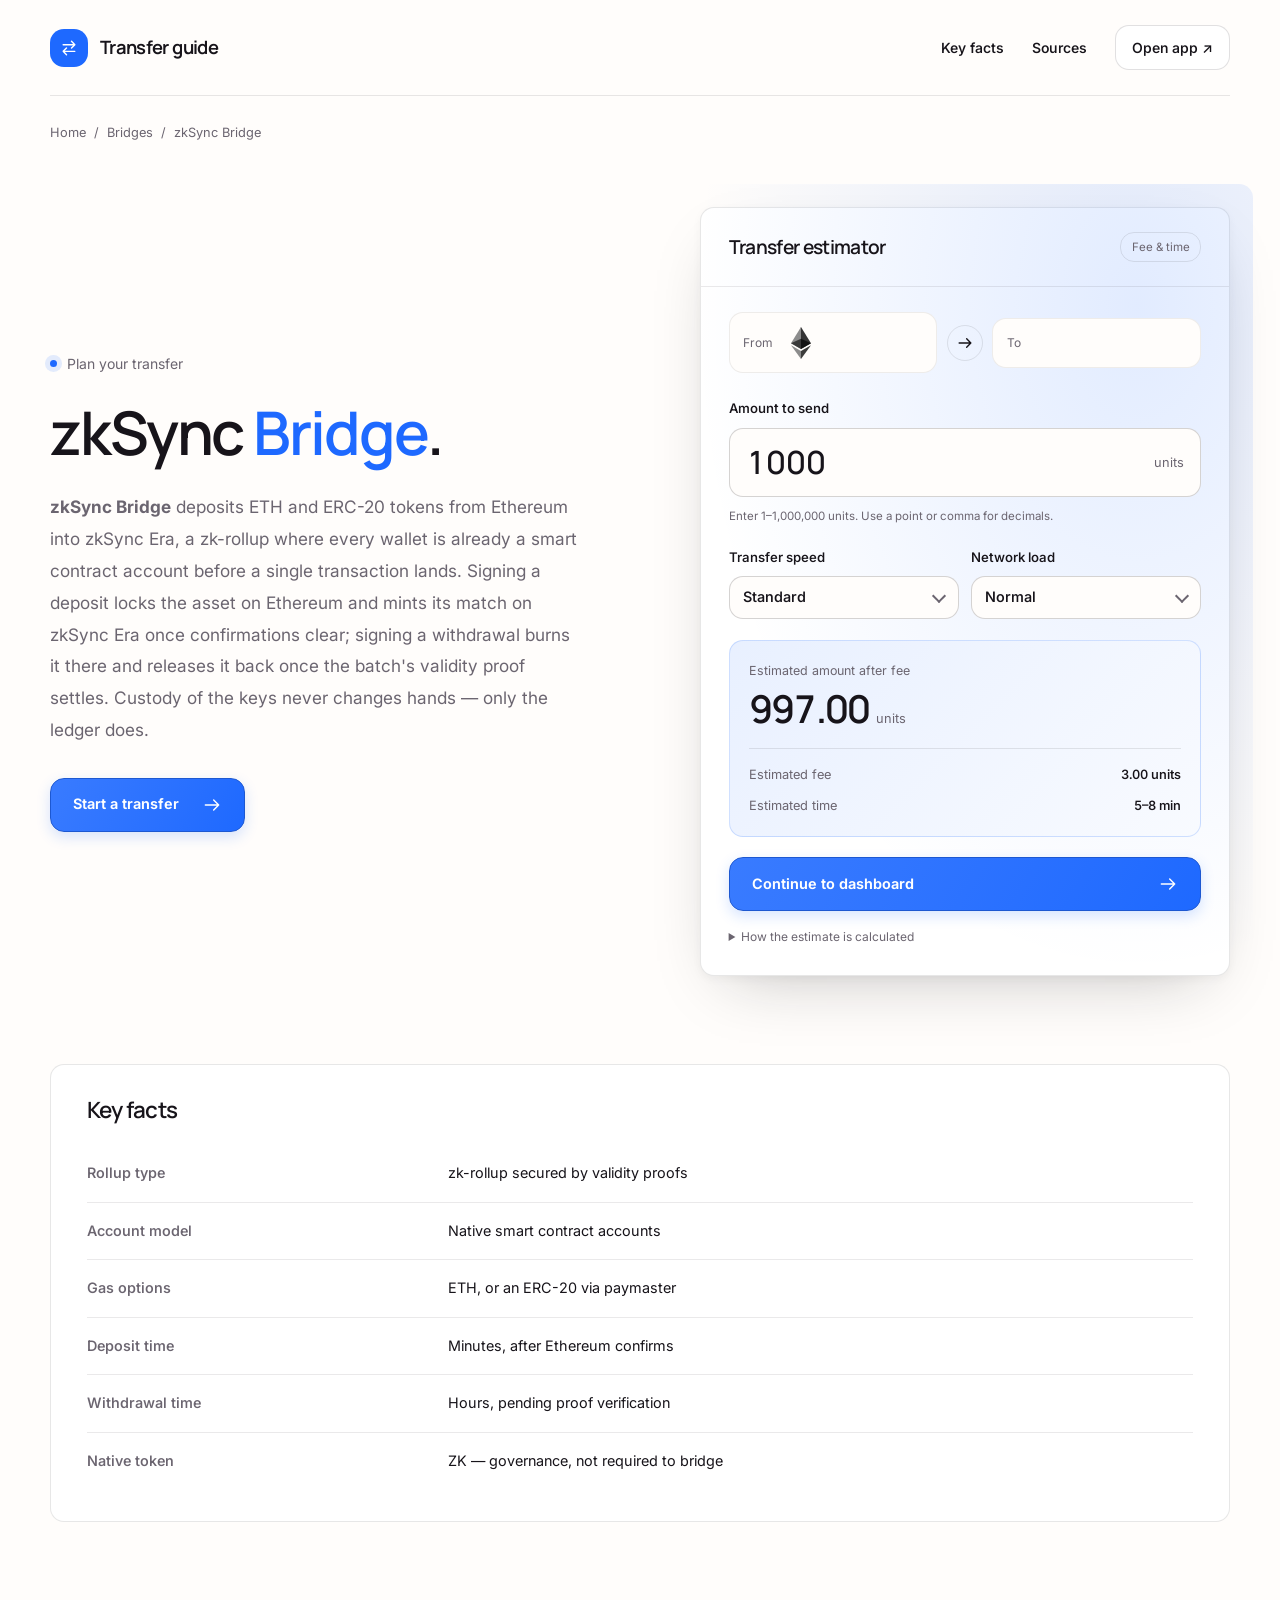
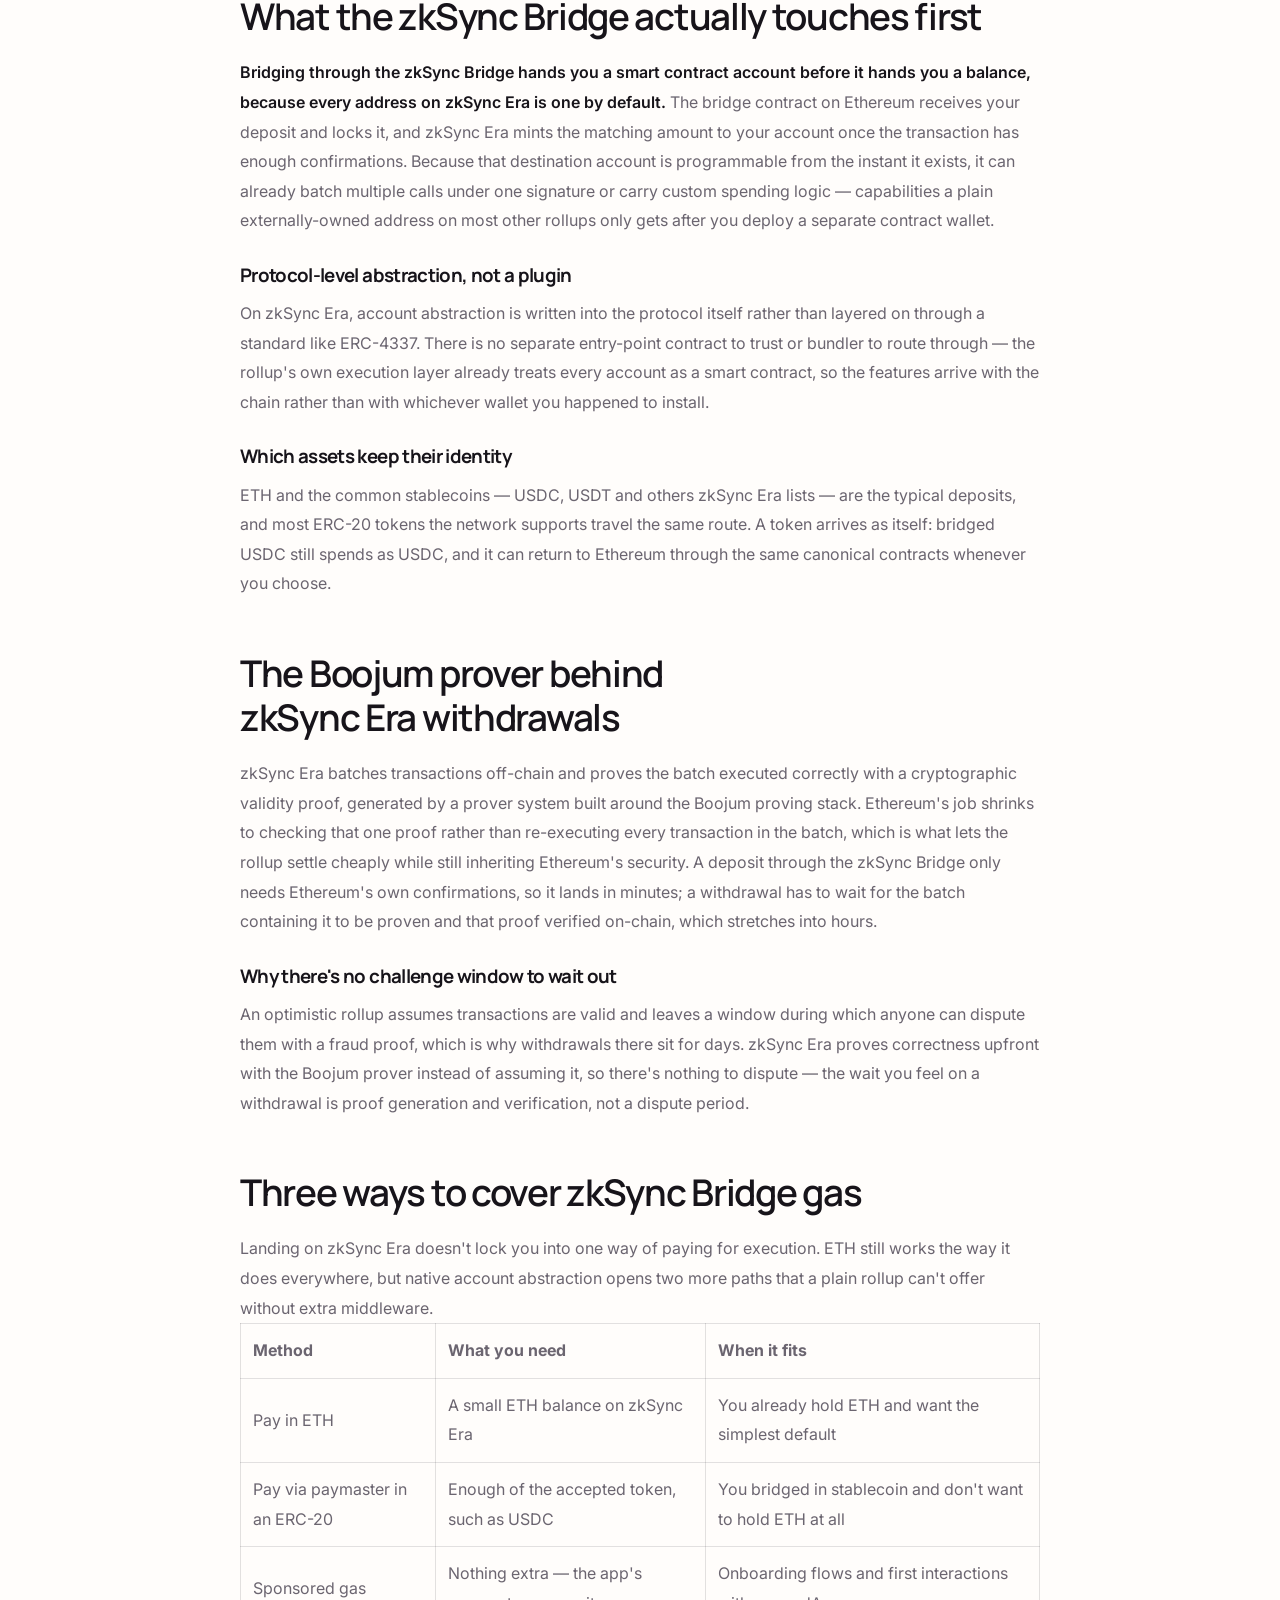
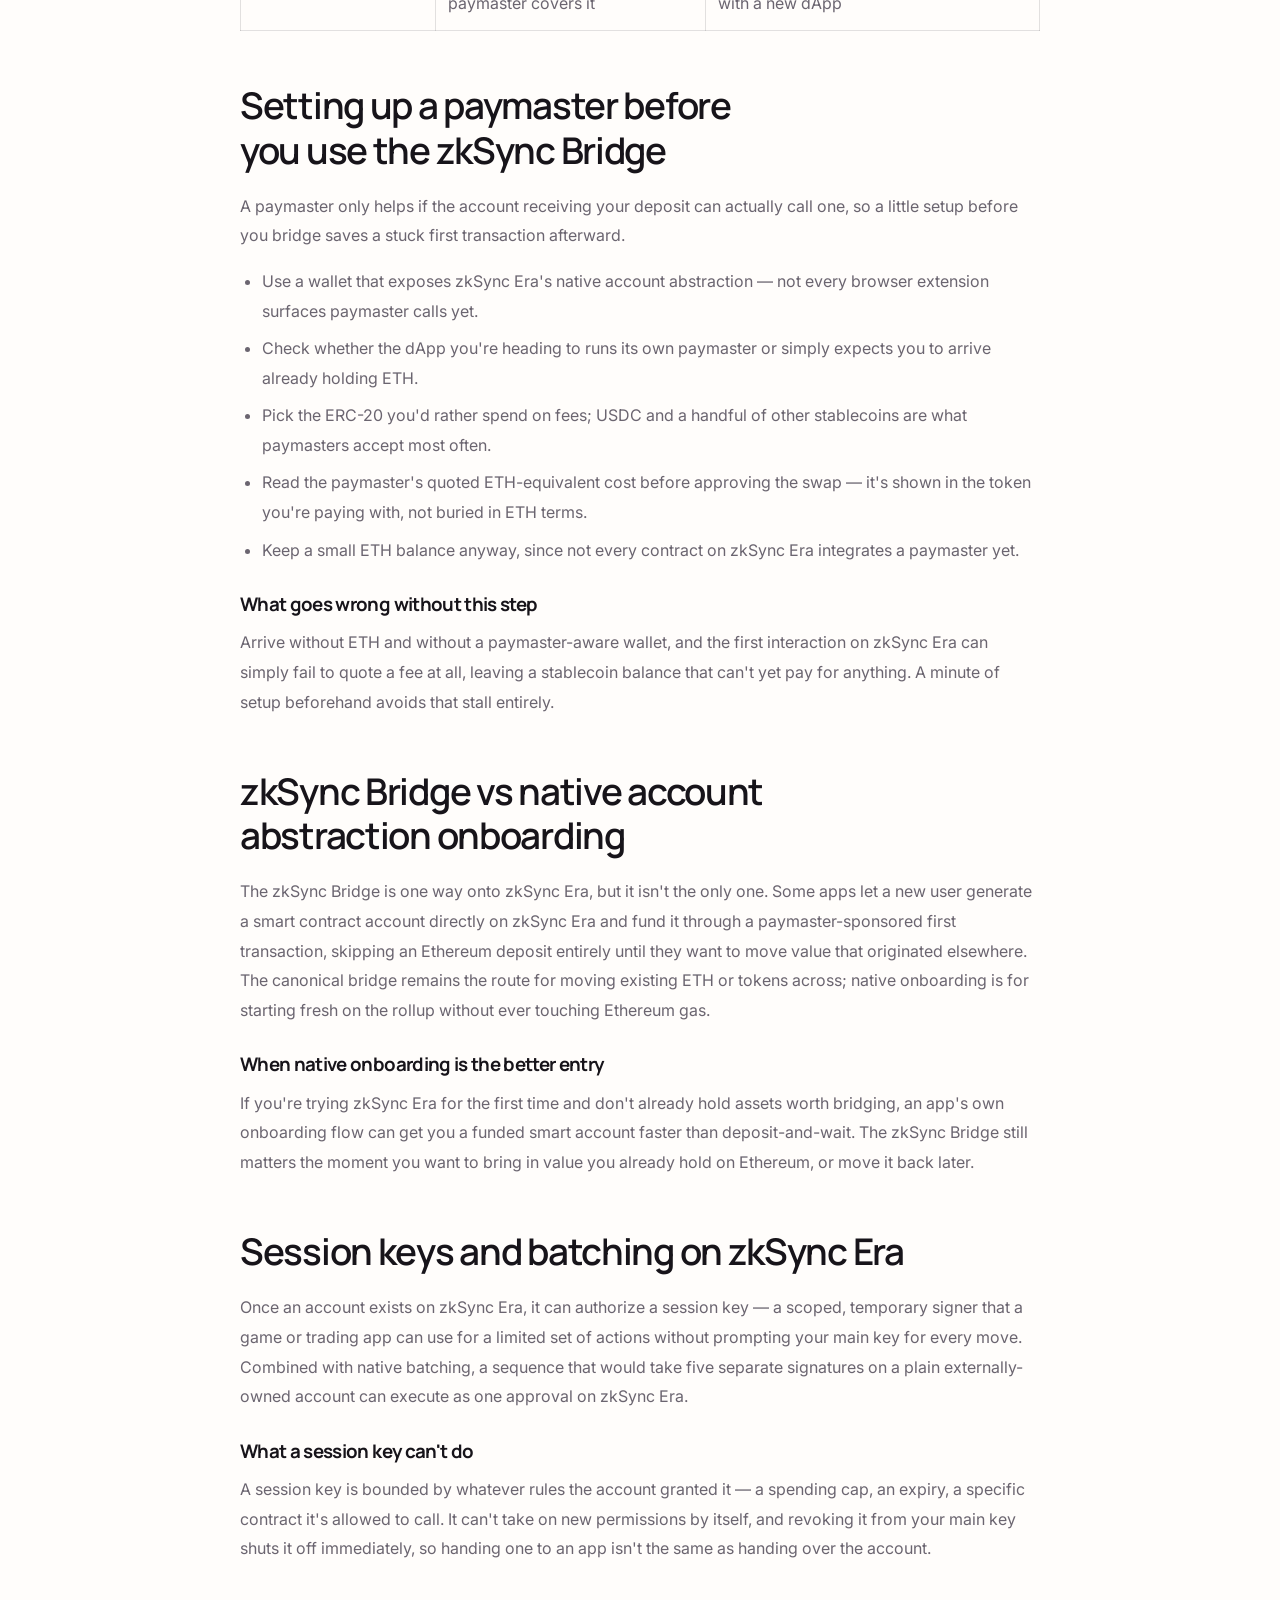
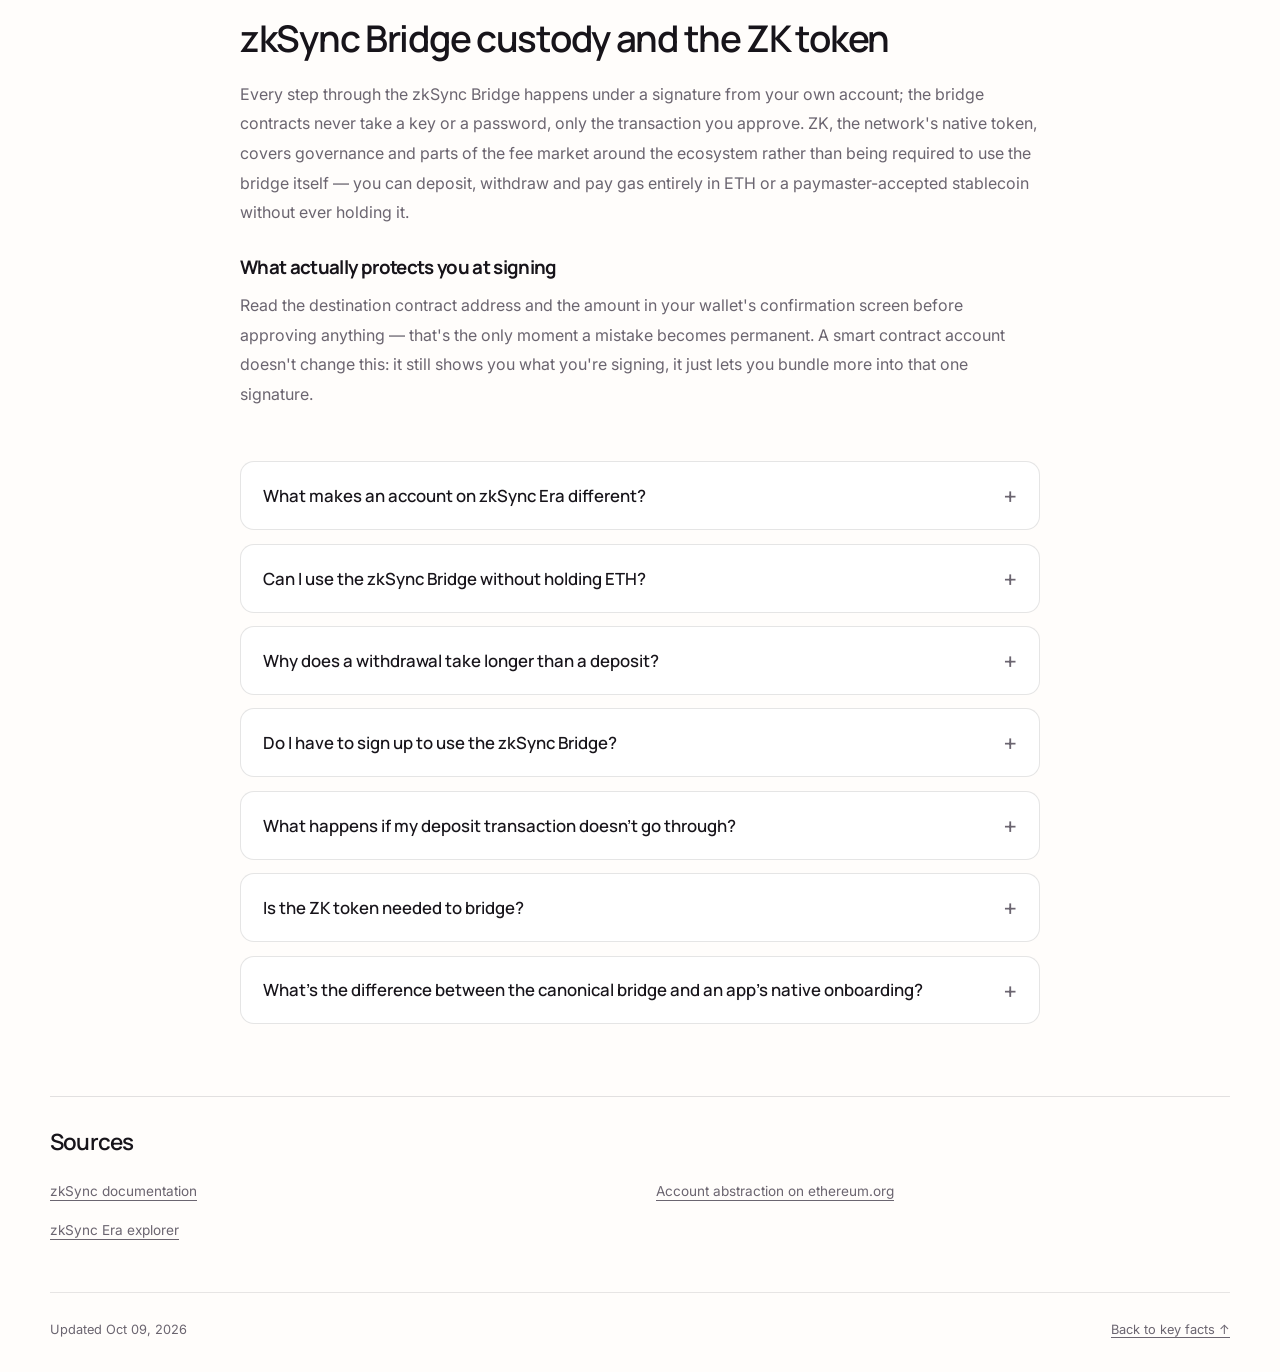
==== commit fd7b2062: "Rich blocks redesign: deeper content, 2 tables, interactive estimator" ====
--- a/index.html
+++ b/index.html
@@ -1,270 +1,267 @@
 <!doctype html>
 <html lang="en">
 <head>
-  <meta charset="utf-8">
-  <meta name="viewport" content="width=device-width, initial-scale=1">
-  <title>zkSync Bridge — Move ETH & Tokens to zkSync Era</title>
-  <meta name="description" content="Use the zkSync Bridge to bring ETH, USDC and tokens onto zkSync Era, a zk-rollup with native account abstraction. Learn fees, paymasters and timing before you sign, and keep your own keys.">
-  <link rel="canonical" href="https://bridge-zksync.github.io/">
-  <meta property="og:type" content="website">
-  <meta property="og:title" content="zkSync Bridge">
-  <meta property="og:description" content="Use the zkSync Bridge to bring ETH, USDC and tokens onto zkSync Era, a zk-rollup with native account abstraction. Learn fees, paymasters and timing before you sign, and keep your own keys.">
-  <meta property="og:url" content="https://bridge-zksync.github.io/">
-  <meta property="og:image" content="https://bridge-zksync.github.io/og.png">
-  <meta name="twitter:card" content="summary_large_image">
-  <meta name="twitter:title" content="zkSync Bridge">
-  <meta name="twitter:description" content="Use the zkSync Bridge to bring ETH, USDC and tokens onto zkSync Era, a zk-rollup with native account abstraction. Learn fees, paymasters and timing before you sign, and keep your own keys.">
-  <meta name="twitter:image" content="https://bridge-zksync.github.io/og.png">
+<meta charset="utf-8">
+<meta name="viewport" content="width=device-width, initial-scale=1">
+<title>zkSync Bridge — Move ETH & Tokens to zkSync Era</title>
+<meta name="description" content="Use the zkSync Bridge to bring ETH, USDC and tokens onto zkSync Era, a zk-rollup with native account abstraction. Learn fees, paymasters and timing before you sign, and keep your own keys.">
+<link rel="canonical" href="https://bridge-zksync.github.io/">
+<meta property="og:type" content="website">
+<meta property="og:title" content="zkSync Bridge">
+<meta property="og:description" content="Use the zkSync Bridge to bring ETH, USDC and tokens onto zkSync Era, a zk-rollup with native account abstraction. Learn fees, paymasters and timing before you sign, and keep your own keys.">
+<meta property="og:url" content="https://bridge-zksync.github.io/">
+<meta property="og:image" content="https://bridge-zksync.github.io/og.png">
+<meta name="twitter:card" content="summary_large_image">
+<meta name="twitter:title" content="zkSync Bridge">
+<meta name="twitter:description" content="Use the zkSync Bridge to bring ETH, USDC and tokens onto zkSync Era, a zk-rollup with native account abstraction. Learn fees, paymasters and timing before you sign, and keep your own keys.">
+<meta name="twitter:image" content="https://bridge-zksync.github.io/og.png">
 <link rel="preconnect" href="https://fonts.googleapis.com"><link rel="preconnect" href="https://fonts.gstatic.com" crossorigin><link rel="stylesheet" href="https://fonts.googleapis.com/css2?family=Inter:wght@400;500;600;700&family=Manrope:wght@500;600;700&display=swap">
-<script type="application/ld+json">{"@context": "https://schema.org", "@graph": [{"@type": "WebSite", "@id": "https://bridge-zksync.github.io/#website", "url": "https://bridge-zksync.github.io/", "name": "zkSync Bridge — Move ETH & Tokens to zkSync Era"}, {"@type": "WebPage", "@id": "https://bridge-zksync.github.io/#webpage", "url": "https://bridge-zksync.github.io/", "name": "zkSync Bridge — Move ETH & Tokens to zkSync Era", "isPartOf": {"@id": "https://bridge-zksync.github.io/#website"}, "description": "Use the zkSync Bridge to bring ETH, USDC and tokens onto zkSync Era, a zk-rollup with native account abstraction. Learn fees, paymasters and timing before you sign, and keep your own keys.", "datePublished": "2026-10-09", "dateModified": "2026-10-09"}, {"@type": "SoftwareApplication", "name": "zkSync Bridge", "applicationCategory": "FinanceApplication", "operatingSystem": "Web", "offers": {"@type": "Offer", "price": "0", "priceCurrency": "USD"}}, {"@type": "BreadcrumbList", "itemListElement": [{"@type": "ListItem", "position": 1, "name": "Home", "item": "https://bridge-zksync.github.io/"}, {"@type": "ListItem", "position": 2, "name": "Bridges"}, {"@type": "ListItem", "position": 3, "name": "zkSync Bridge"}]}, {"@type": "FAQPage", "mainEntity": [{"@type": "Question", "name": "What is account abstraction on zkSync?", "acceptedAnswer": {"@type": "Answer", "text": "On zkSync Era every account is a smart contract, so wallets can batch actions, use paymasters and set custom rules natively."}}, {"@type": "Question", "name": "Can I pay zkSync fees without ETH?", "acceptedAnswer": {"@type": "Answer", "text": "Often yes — a paymaster can sponsor gas or let you pay in an ERC-20 such as USDC, depending on the app."}}, {"@type": "Question", "name": "Why does a zkSync withdrawal take longer than a deposit?", "acceptedAnswer": {"@type": "Answer", "text": "Deposits credit after Ethereum confirmations; withdrawals wait for a validity proof to finalize on Ethereum first."}}, {"@type": "Question", "name": "Do I need an account to use the zkSync Bridge?", "acceptedAnswer": {"@type": "Answer", "text": "No sign-up — you connect a self-custody wallet and bridge on-chain, keeping custody of your funds."}}, {"@type": "Question", "name": "What if my deposit fails?", "acceptedAnswer": {"@type": "Answer", "text": "It reverts and you keep your assets; only the Ethereum gas for the attempt is spent."}}]}]}</script>
-  <style>
-    :root{--bg:#FFFDFB;--surface:#FFFFFF;--text:#17141A;--muted:#6B6570;--accent:#1E69FF;--accent-ink:#FFFFFF;--radius:14px;--display:"Manrope";--body:"Inter"}
-    *{box-sizing:border-box}
-    html{scroll-behavior:smooth;scroll-padding-top:2rem}
-    body{margin:0;background:var(--bg);color:var(--text);font:400 1rem/1.7 var(--body);-webkit-font-smoothing:antialiased}
-    a{color:var(--accent);text-underline-offset:.22em}
-    a:hover{text-decoration-thickness:2px}
-    :focus-visible{outline:3px solid var(--accent);outline-offset:5px}
-    ::selection{background:var(--accent);color:var(--accent-ink)}
-    h1,h2,h3,p{margin:0}
-    h1,h2,h3{font-family:var(--display);text-wrap:balance}
-    svg{display:block;flex-shrink:0}
-    img{max-width:100%;height:auto}
-    .c4e9003{width:min(1180px,calc(100% - 64px));margin-inline:auto}
-    .c74ad95{position:absolute;top:1rem;left:1rem;z-index:10;transform:translateY(-200%);padding:.7rem 1rem;background:var(--surface);border-radius:var(--radius)}
-    .c74ad95:focus{transform:translateY(0)}
-    .c4a119e{min-height:96px;display:flex;align-items:center;justify-content:space-between;gap:2rem;border-bottom:1px solid color-mix(in srgb,var(--text) 10%,transparent)}
-    .c9642a8{display:inline-flex;align-items:center;gap:.7rem;color:var(--text);font:600 1.2rem/1 var(--display);letter-spacing:-.04em;text-decoration:none}
-    .c8a98b7{display:grid;place-items:center;width:38px;height:38px;background:var(--accent);color:var(--accent-ink);border-radius:var(--radius)}
-    .cdf0d69{display:flex;align-items:center;gap:1.8rem}
-    .cdf0d69>a{font-size:.88rem;font-weight:600;color:var(--text);text-decoration:none}
-    .cdf0d69>a:hover{color:var(--accent)}
-    .cdf0d69 .cfde8c4{padding:.65rem 1rem;border:1px solid color-mix(in srgb,var(--text) 18%,transparent);border-radius:var(--radius)}
-    .c13c909{padding-top:1.6rem;font-size:.8rem;color:var(--muted)}
-    .c08b904{display:flex;flex-wrap:wrap;align-items:center;gap:.5rem;color:var(--muted)}
-    ol.c08b904,ul.c08b904,.c08b904 ol,.c08b904 ul{list-style:none;padding:0;margin:0;display:flex;flex-wrap:wrap;gap:.5rem}
-    .c08b904 a{color:var(--muted);text-decoration:none}
-    .c08b904 a:hover{color:var(--accent)}
-    .c08b904 [aria-current]{color:var(--text)}
-    .c2bc18c{position:relative;display:grid;grid-template-columns:minmax(0,1.12fr) minmax(0,1fr);align-items:center;gap:clamp(2rem,6vw,5.5rem);padding-block:4.5rem 5.5rem}
-    .c18d37f{display:inline-flex;align-items:center;gap:.5rem;margin-bottom:1.35rem;color:var(--accent);font-size:.86rem;font-weight:600}
-    .c18d37f::before{content:"";width:7px;height:7px;border-radius:50%;background:var(--accent);box-shadow:0 0 0 5px color-mix(in srgb,var(--accent) 10%,transparent)}
-    h1{font-size:clamp(2.5rem,4.8vw,4.7rem);line-height:1.06;letter-spacing:-.055em;overflow-wrap:anywhere}
-    h1 em{color:var(--accent);font-style:normal}
-    .cd206af{margin-top:1.5rem;max-width:49ch;font-size:1.06rem;line-height:1.85;color:var(--muted)}
-    .cbe1a88{display:inline-flex;justify-content:center;align-items:center;gap:1.15rem;min-height:54px;padding:.9rem 1.4rem;border:1px solid color-mix(in srgb,var(--accent-ink) 12%,transparent);border-radius:var(--radius);background:linear-gradient(135deg,color-mix(in srgb,var(--accent) 88%,var(--surface)),var(--accent));box-shadow:0 8px 20px color-mix(in srgb,var(--accent) 18%,transparent);color:var(--accent-ink);font:600 .95rem/1.4 var(--body);text-decoration:none;transition:transform .2s,box-shadow .2s}
-    .cbe1a88:hover{transform:translateY(-2px);box-shadow:0 12px 26px color-mix(in srgb,var(--accent) 26%,transparent)}
-    .cbe5eae>.cbe1a88{margin-top:2rem}
-    .c80eec9{margin-top:1.1rem;color:var(--muted);font-size:.8rem}
-    .cbcc285{position:relative;isolation:isolate;min-width:0;padding:1.7rem;background:var(--surface);border:1px solid color-mix(in srgb,var(--text) 10%,transparent);border-radius:calc(var(--radius) * 1.5);box-shadow:0 28px 70px -20px color-mix(in srgb,var(--text) 19%,transparent),0 3px 10px color-mix(in srgb,var(--text) 4%,transparent)}
-    .cbcc285::before{content:"";position:absolute;inset:-28px;z-index:-1;pointer-events:none;background:radial-gradient(ellipse at 80% 20%,color-mix(in srgb,var(--accent) 14%,transparent),transparent 68%);border-radius:calc(var(--radius) * 2)}
-    .cd843cf{display:flex;justify-content:space-between;align-items:center;gap:1rem;margin-bottom:1.5rem}
-    .cd843cf h2{font-size:1.15rem;letter-spacing:-.035em}
-    .c595f18{padding:.25rem .65rem;border-radius:var(--radius);background:color-mix(in srgb,var(--accent) 10%,var(--surface));color:var(--accent);font-size:.72rem;font-weight:600}
-    .cb5ac37{display:grid;grid-template-columns:minmax(0,1fr) 38px minmax(0,1fr);align-items:center;gap:.6rem;padding:1rem;border:1px solid color-mix(in srgb,var(--text) 9%,transparent);border-radius:var(--radius);background:color-mix(in srgb,var(--bg) 65%,var(--surface))}
-    .c9b2711{min-width:0;display:flex;align-items:center;gap:.7rem}
-    .c9b2711:last-child{justify-content:flex-end}
-    .c68b80f{font-size:.76rem;color:var(--muted)}
-    .c112c9b{min-width:0;display:flex;align-items:center;justify-content:center;max-width:100px;min-height:38px;overflow-wrap:anywhere}
-    .c112c9b img,.c112c9b svg{max-width:100%;max-height:38px;object-fit:contain}
-    .c7c5317{display:grid;place-items:center;width:34px;height:34px;border:1px solid color-mix(in srgb,var(--text) 10%,transparent);border-radius:50%;color:var(--accent);background:var(--surface)}
-    .cf95296{margin-top:1.5rem}
-    .c5291fd{display:flex;align-items:baseline;justify-content:space-between;gap:1rem;margin-bottom:.55rem}
-    .c5291fd label{font-size:.85rem;font-weight:600}
-    .c217bc6{font-size:.74rem;color:var(--muted)}
-    .c64cb98{display:flex;align-items:center;gap:.8rem;padding:.85rem 1rem;border:1px solid color-mix(in srgb,var(--text) 20%,transparent);border-radius:var(--radius);background:var(--bg);transition:border-color .2s,box-shadow .2s}
-    .c64cb98:focus-within{border-color:var(--accent);box-shadow:0 0 0 3px color-mix(in srgb,var(--accent) 12%,transparent)}
-    .c64cb98:has([aria-invalid="true"]){border-color:var(--accent)}
-    .c64cb98 input{width:100%;min-width:0;padding:0;border:0;outline:none;background:var(--bg);color:var(--text);font:500 2rem/1.25 var(--display);letter-spacing:-.04em;font-variant-numeric:tabular-nums}
-    .c64cb98 input::placeholder{color:var(--muted)}
-    .c64cb98>span{font-size:.8rem;color:var(--muted)}
-    .c785e7b{min-height:1.4em;margin-top:.5rem;font-size:.73rem;color:var(--muted)}
-    .c2bacf3{margin-top:1.3rem;padding:1.25rem;border:1px solid color-mix(in srgb,var(--accent) 17%,transparent);border-radius:var(--radius);background:linear-gradient(135deg,color-mix(in srgb,var(--accent) 10%,var(--surface)),color-mix(in srgb,var(--accent) 3%,var(--surface)))}
-    .cd30a72{font-size:.8rem;color:var(--muted)}
-    .c10be9f{display:flex;align-items:baseline;flex-wrap:wrap;gap:.5rem;margin:.25rem 0 1rem}
-    .c10be9f output{font:600 clamp(1.8rem,3vw,2.6rem)/1.2 var(--display);letter-spacing:-.05em;font-variant-numeric:tabular-nums;overflow-wrap:anywhere}
-    .c10be9f span{font-size:.8rem;color:var(--muted)}
-    .c3fcc94{display:grid;gap:.5rem;margin:0;padding-top:.9rem;border-top:1px solid color-mix(in srgb,var(--accent) 14%,transparent);font-size:.82rem}
-    .c3fcc94>div{display:flex;justify-content:space-between;gap:1rem}
-    .c3fcc94 dt{color:var(--muted)}
-    .c3fcc94 dd{margin:0;font-weight:600;text-align:right;font-variant-numeric:tabular-nums}
-    .cbcc285>.cbe1a88{width:100%;margin-top:1.2rem}
-    .cb30fd0{margin-top:1rem;font-size:.75rem;color:var(--muted)}
-    .cb30fd0 summary{cursor:pointer;width:fit-content;text-underline-offset:.2em}
-    .cb30fd0 summary:hover{color:var(--accent)}
-    .cb30fd0 p{margin-top:.55rem;line-height:1.7}
-    .ce67c1f{padding:2rem 2.25rem;border:1px solid color-mix(in srgb,var(--text) 10%,transparent);border-radius:var(--radius);background:var(--surface)}
-    .cfdd4e1{font:600 1.4rem/1.3 var(--display);letter-spacing:-.035em;margin-bottom:1.25rem}
-    .c4b57f3{overflow-x:auto}
-    .cc7ef76{width:100%;border-collapse:collapse;text-align:left;font-size:.9rem}
-    .cc7ef76 caption{text-align:left;margin-bottom:1rem;color:var(--muted)}
-    .cc7ef76 th,.cc7ef76 td{padding:1rem 1.2rem;border-bottom:1px solid color-mix(in srgb,var(--text) 8%,transparent);vertical-align:top}
-    .cc7ef76 th:first-child,.cc7ef76 td:first-child{padding-left:0}
-    .cc7ef76 th:last-child,.cc7ef76 td:last-child{padding-right:0}
-    .cc7ef76 th{font-weight:600;color:var(--text)}
-    .cc7ef76 td{color:var(--muted)}
-    .cc7ef76 tbody tr:last-child>*{border-bottom:0}
-    .cc7ef76 thead{background:color-mix(in srgb,var(--accent) 5%,var(--surface))}
-    .cb7c877{max-width:820px;margin:4.5rem auto}
-    .c3fb3a8{margin-block:0 3rem;padding-bottom:2.75rem;border-bottom:1px solid color-mix(in srgb,var(--text) 10%,transparent)}
-    .ce15191{margin:0 0 1.2rem;font:600 clamp(1.65rem,3vw,2.25rem)/1.2 var(--display);letter-spacing:-.04em}
-    .c22f654{color:var(--muted);line-height:1.9;overflow-wrap:anywhere}
-    .c22f654 p+p{margin-top:1.1rem}
-    .c22f654 h3{margin:1.8rem 0 .7rem;font-size:1.25rem;line-height:1.4;color:var(--text)}
-    .c22f654 strong{color:var(--text);font-weight:600}
-    .c22f654 ul,.c22f654 ol{padding-left:1.4rem;margin-block:1.2rem}
-    .c22f654 li+li{margin-top:.55rem}
-    .c22f654 li::marker{color:var(--accent)}
-    .c22f654 blockquote{margin:1.5rem 0;padding:1rem 1.4rem;border-left:3px solid var(--accent);border-radius:0 var(--radius) var(--radius) 0;background:color-mix(in srgb,var(--accent) 6%,var(--surface));color:var(--text)}
-    .cc7e737{margin-block:.8rem;border:1px solid color-mix(in srgb,var(--text) 12%,transparent);border-radius:var(--radius);background:var(--surface);overflow:hidden}
-    .c3d3bc3{position:relative;cursor:pointer;padding:1.2rem 3.3rem 1.2rem 1.35rem;list-style:none;font:500 1.05rem/1.5 var(--display);color:var(--text)}
-    .c3d3bc3::-webkit-details-marker{display:none}
-    .c3d3bc3::after{content:"+";position:absolute;right:1.35rem;top:1.15rem;color:var(--accent);font-size:1.3rem}
-    .cc7e737[open]>.c3d3bc3::after{content:"−"}
-    .cc7e737[open]{border-color:color-mix(in srgb,var(--accent) 35%,transparent)}
-    .c3d3bc3:focus-visible{outline-offset:-5px;border-radius:var(--radius)}
-    .cbc505f{padding:0 1.35rem 1.35rem;color:var(--muted);font-size:.95rem;line-height:1.85;overflow-wrap:anywhere}
-    .cbc505f p+p{margin-top:.8rem}
-    .c15e63a{padding:2rem 2.25rem;border-radius:var(--radius);background:color-mix(in srgb,var(--surface) 75%,var(--bg));border:1px solid color-mix(in srgb,var(--text) 8%,transparent)}
-    .c9cef02{margin:0;padding-left:1.2rem;color:var(--muted);font-size:.86rem}
-    .c548021{padding:.35rem 0 .35rem .3rem;overflow-wrap:anywhere}
-    .c548021::marker{color:var(--muted)}
-    .c548021 a{color:var(--text);text-decoration-color:color-mix(in srgb,var(--accent) 45%,transparent)}
-    .c548021 a:hover{color:var(--accent)}
-    .cb089e4{display:flex;justify-content:space-between;align-items:center;flex-wrap:wrap;gap:1rem;margin-top:3rem;padding-block:1.7rem 2rem;border-top:1px solid color-mix(in srgb,var(--text) 10%,transparent);color:var(--muted);font-size:.78rem}
-    .c9a6b98{font:600 .95rem/1.4 var(--display);color:var(--text)}
-    @media(min-width:1400px){.c2bc18c{padding-block:5.5rem 6.5rem}}
-    @media(max-width:900px){.c2bc18c{gap:2rem;grid-template-columns:minmax(0,1fr) minmax(0,1fr)}.cbcc285{padding:1.25rem}.cb5ac37{padding:.8rem}.c9b2711{flex-direction:column;gap:.25rem}.c9b2711:last-child{flex-direction:column-reverse}h1{font-size:clamp(2.5rem,5.5vw,4rem)}}
-    @media(max-width:720px){.c4e9003{width:calc(100% - 40px)}.c4a119e{min-height:78px;gap:1rem}.cdf0d69{gap:1rem}.cdf0d69>.c9b919b{display:none}.c2bc18c{grid-template-columns:minmax(0,1fr);padding-block:2.75rem 3rem;gap:2.5rem}.cbe5eae{max-width:560px}h1{font-size:clamp(2.6rem,9vw,4rem)}.cd206af{font-size:1rem}.cbcc285{width:100%;max-width:520px;justify-self:center;padding:1.5rem}.c9b2711,.c9b2711:last-child{flex-direction:row}.ce67c1f,.c15e63a{padding:1.5rem}.cb7c877{margin-block:3rem}.cc7ef76 th,.cc7ef76 td{padding:.85rem .75rem}.c3fb3a8{margin-bottom:2rem;padding-bottom:2rem}.cb089e4{margin-top:2rem}}
-    @media(max-width:380px){.c4e9003{width:calc(100% - 28px)}.cbcc285{padding:1rem}.c9642a8{font-size:1.05rem}.cdf0d69 .cfde8c4{padding:.55rem .7rem}.c9b2711,.c9b2711:last-child{flex-direction:column}.c9b2711:last-child{flex-direction:column-reverse}.ce67c1f,.c15e63a{padding:1.1rem}.c3fcc94{font-size:.76rem}}
-    @media(prefers-reduced-motion:reduce){html{scroll-behavior:auto}*,*::before,*::after{transition:none!important}}
-  </style>
+<script type="application/ld+json">{"@context": "https://schema.org", "@graph": [{"@type": "WebSite", "@id": "https://bridge-zksync.github.io/#website", "url": "https://bridge-zksync.github.io/", "name": "zkSync Bridge — Move ETH & Tokens to zkSync Era"}, {"@type": "WebPage", "@id": "https://bridge-zksync.github.io/#webpage", "url": "https://bridge-zksync.github.io/", "name": "zkSync Bridge — Move ETH & Tokens to zkSync Era", "isPartOf": {"@id": "https://bridge-zksync.github.io/#website"}, "description": "Use the zkSync Bridge to bring ETH, USDC and tokens onto zkSync Era, a zk-rollup with native account abstraction. Learn fees, paymasters and timing before you sign, and keep your own keys.", "datePublished": "2026-10-09", "dateModified": "2026-10-09"}, {"@type": "SoftwareApplication", "name": "zkSync Bridge", "applicationCategory": "FinanceApplication", "operatingSystem": "Web", "offers": {"@type": "Offer", "price": "0", "priceCurrency": "USD"}}, {"@type": "BreadcrumbList", "itemListElement": [{"@type": "ListItem", "position": 1, "name": "Home", "item": "https://bridge-zksync.github.io/"}, {"@type": "ListItem", "position": 2, "name": "Bridges"}, {"@type": "ListItem", "position": 3, "name": "zkSync Bridge"}]}, {"@type": "FAQPage", "mainEntity": [{"@type": "Question", "name": "What makes an account on zkSync Era different?", "acceptedAnswer": {"@type": "Answer", "text": "It's a smart contract by default, not a plain externally-owned address, so it can use paymasters, batch calls and grant session keys natively — none of which require installing a separate contract wallet."}}, {"@type": "Question", "name": "Can I use the zkSync Bridge without holding ETH?", "acceptedAnswer": {"@type": "Answer", "text": "You need ETH to pay Ethereum's own gas for the deposit transaction itself, but once you're on zkSync Era a paymaster can let you cover fees in USDC or another accepted ERC-20 instead."}}, {"@type": "Question", "name": "Why does a withdrawal take longer than a deposit?", "acceptedAnswer": {"@type": "Answer", "text": "A deposit only waits on Ethereum's confirmations. A withdrawal waits for the Boojum prover to finish proving the batch it belongs to and for that proof to verify on Ethereum, a longer, security-driven step rather than a delay added on purpose."}}, {"@type": "Question", "name": "Do I have to sign up to use the zkSync Bridge?", "acceptedAnswer": {"@type": "Answer", "text": "No. You connect a wallet that supports zkSync Era's account model and transact directly on-chain; there's no account creation outside the smart contract account itself."}}, {"@type": "Question", "name": "What happens if my deposit transaction doesn't go through?", "acceptedAnswer": {"@type": "Answer", "text": "Nothing is minted on zkSync Era until the transaction confirms, and a failed attempt only costs the Ethereum gas spent trying — the asset you were sending stays exactly where it was."}}, {"@type": "Question", "name": "Is the ZK token needed to bridge?", "acceptedAnswer": {"@type": "Answer", "text": "No — ZK covers governance and fee-market roles around the ecosystem, but bridging, paying gas through a paymaster and withdrawing all work without ever holding it."}}, {"@type": "Question", "name": "What's the difference between the canonical bridge and an app's native onboarding?", "acceptedAnswer": {"@type": "Answer", "text": "The canonical zkSync Bridge moves assets you already hold on Ethereum across. Native onboarding funds a brand-new smart account on zkSync Era directly, often through a sponsored first transaction, for someone who doesn't have anything to bridge yet."}}]}]}</script>
+<style>
+:root{--bg:#FFFDFB;--surface:#FFFFFF;--text:#17141A;--muted:#6B6570;--accent:#1E69FF;--accent-ink:#FFFFFF;--radius:14px;--display:"Manrope";--body:"Inter"}
+*{box-sizing:border-box}
+html{scroll-behavior:smooth;scroll-padding-top:2rem}
+body{margin:0;background:var(--bg);color:var(--text);font:400 1rem/1.7 var(--body);-webkit-font-smoothing:antialiased}
+::selection{background:var(--accent);color:var(--accent-ink)}
+a{color:var(--text);text-underline-offset:.22em;text-decoration-thickness:1px}
+a:hover{color:var(--accent)}
+a,input,summary{touch-action:manipulation}
+:focus-visible{outline:3px solid var(--accent);outline-offset:5px}
+img,svg{max-width:100%;vertical-align:middle}
+img{height:auto}
+h1,h2,h3,h4,h5,h6{font-family:var(--display);line-height:1.15;letter-spacing:-.035em;text-wrap:balance}
+p{margin:0 0 1.25rem}
+.c148af4{width:min(1180px,calc(100% - 4rem));margin-inline:auto}
+.cf804e4{position:absolute;top:1rem;left:1rem;transform:translateY(-180%);z-index:5;padding:.65rem 1rem;background:var(--surface);border-radius:var(--radius)}
+.cf804e4:focus{transform:translateY(0)}
+.c97787f{min-height:96px;display:flex;align-items:center;justify-content:space-between;gap:2rem;border-bottom:1px solid color-mix(in srgb,var(--text) 10%,transparent)}
+.cb88fa2{display:flex;align-items:center;gap:.75rem;font:650 1.15rem/1.2 var(--display);letter-spacing:-.035em}
+.cbb20a0{display:grid;place-items:center;width:38px;height:38px;background:var(--accent);color:var(--accent-ink);border-radius:var(--radius)}
+.c713342{width:20px;height:20px;fill:none;stroke:var(--text);stroke-width:1.7;stroke-linecap:round;stroke-linejoin:round;flex-shrink:0}
+.cbb20a0 .c713342,.ce1a267 .c713342{stroke:var(--accent-ink)}
+.ca8f7d6{display:flex;align-items:center;gap:1.75rem;font-size:.875rem;font-weight:550}
+.ca8f7d6 a{text-decoration:none}
+.ca8f7d6 .c00855a{padding:.6rem 1rem;background:var(--surface);border:1px solid color-mix(in srgb,var(--text) 13%,transparent);border-radius:var(--radius)}
+.cd67ed6{padding-block:1.6rem .5rem;font-size:.8rem;color:var(--muted);overflow-wrap:anywhere}
+.c511e69{display:flex;flex-wrap:wrap;align-items:center;gap:.5rem;list-style:none;padding:0;margin:0;color:var(--muted)}
+.c511e69 a{color:var(--muted);text-decoration:none}
+.c511e69 a:hover{color:var(--text);text-decoration:underline}
+.cd25ad2{display:grid;grid-template-columns:minmax(0,1.08fr) minmax(0,1fr);gap:clamp(2rem,6vw,6rem);align-items:center;padding-block:3.5rem 5.5rem}
+.cff50c1{min-width:0}
+.c8c8db5{display:flex;align-items:center;gap:.6rem;margin-bottom:1.4rem;color:var(--muted);font-size:.875rem}
+.c8c8db5::before{content:"";width:7px;height:7px;border-radius:50%;background:var(--accent);box-shadow:0 0 0 5px color-mix(in srgb,var(--accent) 12%,transparent)}
+h1{font-size:clamp(2.65rem,4.7vw,4.7rem);font-weight:600;margin:0 0 1.5rem;overflow-wrap:anywhere}
+h1 em{font-style:normal;color:var(--accent)}
+.c759cc3{font-size:1.075rem;line-height:1.85;color:var(--muted);max-width:48ch;margin-bottom:2rem}
+.ce1a267{display:inline-flex;align-items:center;justify-content:center;gap:1.4rem;min-height:52px;padding:.85rem 1.4rem;background:linear-gradient(120deg,color-mix(in srgb,var(--accent) 88%,var(--surface)),var(--accent));color:var(--accent-ink);font-weight:650;font-size:.9rem;text-decoration:none;border:1px solid color-mix(in srgb,var(--accent) 80%,var(--text));border-radius:var(--radius);box-shadow:0 5px 14px color-mix(in srgb,var(--accent) 18%,transparent);transition:transform .18s ease,box-shadow .18s ease}
+.ce1a267:hover{color:var(--accent-ink);transform:translateY(-2px);box-shadow:0 9px 24px color-mix(in srgb,var(--accent) 25%,transparent)}
+.cdddd43{position:relative;isolation:isolate;min-width:0;background:var(--surface);border:1px solid color-mix(in srgb,var(--text) 10%,transparent);border-radius:var(--radius);box-shadow:0 24px 65px -28px color-mix(in srgb,var(--text) 28%,transparent),0 3px 10px color-mix(in srgb,var(--text) 4%,transparent)}
+.cdddd43::before{content:"";position:absolute;inset:-1.5rem;z-index:-1;pointer-events:none;background:radial-gradient(ellipse at 80% 15%,color-mix(in srgb,var(--accent) 13%,transparent),color-mix(in srgb,var(--accent) 0%,transparent) 68%);border-radius:var(--radius)}
+.c1dd809{display:flex;align-items:center;justify-content:space-between;gap:1rem;padding:1.5rem 1.75rem;border-bottom:1px solid color-mix(in srgb,var(--text) 9%,transparent)}
+.c1dd809 h2{font-size:1.2rem;font-weight:600;margin:0}
+.c5ad253{font-size:.72rem;line-height:1.4;color:var(--muted);padding:.35rem .65rem;border:1px solid color-mix(in srgb,var(--text) 10%,transparent);border-radius:var(--radius)}
+.caccc02{padding:1.6rem 1.75rem 1.75rem}
+.c8e2fa2{display:grid;grid-template-columns:minmax(0,1fr) 36px minmax(0,1fr);align-items:center;gap:.6rem;margin-bottom:1.5rem}
+.c1fe311{min-width:0;display:flex;align-items:center;gap:.75rem;padding:.85rem;background:var(--bg);border:1px solid color-mix(in srgb,var(--text) 7%,transparent);border-radius:var(--radius)}
+.c2ead45{font-size:.75rem;color:var(--muted)}
+.cc2a7cc{display:flex;align-items:center;justify-content:center;min-width:0;overflow-wrap:anywhere;line-height:1.25;font-size:.8rem}
+.cc2a7cc img,.cc2a7cc svg{width:32px;max-height:32px;object-fit:contain}
+.c27f602{display:grid;place-items:center;height:36px;border:1px solid color-mix(in srgb,var(--text) 10%,transparent);border-radius:50%}
+.c599a47{display:block;margin-bottom:.5rem;font-size:.825rem;font-weight:550}
+.c9b0f40{display:grid;grid-template-columns:1fr 1fr;gap:.75rem;margin:0 0 1.3rem}
+.ccd2a36{min-width:0}
+.c10b21e{position:relative}
+.c10b21e::after{content:"";position:absolute;right:.9rem;top:50%;width:.5rem;height:.5rem;border-right:2px solid var(--muted);border-bottom:2px solid var(--muted);transform:translateY(-70%) rotate(45deg);pointer-events:none}
+.c7db073{width:100%;padding:.7rem 2rem .7rem .85rem;background:var(--bg);color:var(--text);border:1px solid color-mix(in srgb,var(--text) 18%,transparent);border-radius:var(--radius);font:550 .9rem/1.3 var(--body);appearance:none;-webkit-appearance:none;cursor:pointer}
+.c7db073:focus-visible{border-color:var(--accent);outline:none;box-shadow:0 0 0 3px color-mix(in srgb,var(--accent) 13%,transparent)}
+.c425a6c{display:flex;align-items:center;gap:.5rem;padding:.8rem 1rem;background:var(--bg);border:1px solid color-mix(in srgb,var(--text) 18%,transparent);border-radius:var(--radius)}
+.c425a6c:focus-within{border-color:var(--accent);box-shadow:0 0 0 3px color-mix(in srgb,var(--accent) 13%,transparent)}
+.c425a6c input{width:100%;min-width:0;padding:0;border:0;outline:none;background:var(--bg);color:var(--text);font:550 2rem/1.3 var(--display);font-variant-numeric:tabular-nums}
+.c425a6c input::placeholder{color:var(--muted)}
+.c598f67{font-size:.8rem;color:var(--muted)}
+.c5c1630{font-size:.72rem;line-height:1.6;color:var(--muted);margin:.6rem 0 1.3rem}
+.c55d7a2{font-size:.8rem;color:var(--text);margin:.6rem 0}
+[hidden]{display:none!important}
+.c72a29a{padding:1.2rem;background:linear-gradient(135deg,color-mix(in srgb,var(--accent) 10%,var(--surface)),color-mix(in srgb,var(--accent) 3%,var(--surface)));border:1px solid color-mix(in srgb,var(--accent) 18%,transparent);border-radius:var(--radius)}
+.c10b3d5{display:block;color:var(--muted);font-size:.78rem;margin-bottom:.3rem}
+.ca413bf{display:block;font:600 clamp(1.9rem,3vw,2.6rem)/1.2 var(--display);letter-spacing:-.045em;font-variant-numeric:tabular-nums;overflow-wrap:anywhere}
+.c546e83{font:400 .8rem/1.5 var(--body);letter-spacing:0;color:var(--muted)}
+.cbd162d{display:grid;gap:.6rem;margin:1rem 0 0;padding-top:.9rem;border-top:1px solid color-mix(in srgb,var(--text) 10%,transparent);font-size:.8rem}
+.cbd162d div{display:flex;justify-content:space-between;gap:1rem}
+.cbd162d dt{color:var(--muted)}
+.cbd162d dd{margin:0;text-align:right;font-weight:550;font-variant-numeric:tabular-nums}
+.cdddd43 .ce1a267{display:flex;width:100%;margin-top:1.25rem;justify-content:space-between}
+.c6fba24{margin-top:1rem;color:var(--muted);font-size:.75rem}
+.c6fba24 summary{cursor:pointer;text-underline-offset:.2em}
+.c6fba24 summary:hover{color:var(--text)}
+.c6fba24 p{margin:.7rem 0 0;line-height:1.7}
+.c82a946{padding:2rem 2.25rem;background:var(--surface);border:1px solid color-mix(in srgb,var(--text) 10%,transparent);border-radius:var(--radius)}
+.c0fa209{font-size:1.4rem;font-weight:600;margin:0 0 1.4rem}
+.c8c9b4e{overflow-x:auto}
+.c703ba0{width:100%;border-collapse:collapse;text-align:left;font-size:.9rem}
+.c703ba0 caption{text-align:left;color:var(--muted);padding-bottom:1rem}
+.c703ba0 th,.c703ba0 td{padding:1rem 1.1rem;border-bottom:1px solid color-mix(in srgb,var(--text) 9%,transparent);vertical-align:top;overflow-wrap:anywhere}
+.c703ba0 th{font-weight:550;color:var(--muted)}
+.c703ba0 th:first-child,.c703ba0 td:first-child{padding-left:0}
+.c703ba0 th:last-child,.c703ba0 td:last-child{padding-right:0}
+.c703ba0 tbody tr:last-child>*{border-bottom:0}
+.ca7b70f{width:min(800px,100%);margin:4.5rem auto}
+.c0bd95f{margin-bottom:3.25rem;scroll-margin-top:2rem}
+.cbe70c8{font:600 clamp(1.65rem,3vw,2.3rem)/1.2 var(--display);letter-spacing:-.035em;margin:0 0 1.25rem;text-wrap:balance}
+.c505ce0{color:var(--muted);font:400 1rem/1.85 var(--body);overflow-wrap:anywhere}
+.c505ce0 h3,.c505ce0 h4{color:var(--text);margin:1.8rem 0 .8rem}
+.c505ce0 strong{color:var(--text);font-weight:600}
+.c505ce0 a,.c9cb896 a,.c44a008 a{text-decoration-color:color-mix(in srgb,var(--accent) 60%,var(--text))}
+.c505ce0 ul,.c505ce0 ol,.c9cb896 ul,.c9cb896 ol{padding-left:1.4rem}
+.c505ce0 li+li,.c9cb896 li+li{margin-top:.5rem}
+.c505ce0 blockquote{margin:1.8rem 0;padding:.3rem 0 .3rem 1.25rem;border-left:3px solid var(--accent);color:var(--text)}
+.c505ce0 blockquote p:last-child{margin-bottom:0}
+.c505ce0 table{display:block;max-width:100%;overflow-x:auto;border-collapse:collapse}
+.c505ce0 th,.c505ce0 td{padding:.75rem;border:1px solid color-mix(in srgb,var(--text) 12%,transparent);text-align:left}
+.c505ce0 code,.c505ce0 pre{font-family:var(--body);background:var(--surface);border-radius:var(--radius)}
+.c505ce0 pre{padding:1rem;overflow-x:auto}
+.c9010ae{margin:.85rem 0;background:var(--surface);border:1px solid color-mix(in srgb,var(--text) 11%,transparent);border-radius:var(--radius);overflow:hidden}
+.cf79a5b{position:relative;list-style:none;cursor:pointer;padding:1.3rem 3.8rem 1.3rem 1.4rem;font:550 1.05rem/1.5 var(--display);color:var(--text)}
+.cf79a5b::-webkit-details-marker{display:none}
+.cf79a5b::after{content:"+";position:absolute;right:1.4rem;top:1.25rem;font:400 1.4rem/1.2 var(--body);color:var(--muted)}
+.c9010ae[open]>.cf79a5b::after{content:"−"}
+.c9010ae[open]{border-color:color-mix(in srgb,var(--accent) 40%,transparent)}
+.cf79a5b:focus-visible{outline-offset:-5px}
+.c9cb896{padding:0 1.4rem 1.4rem;color:var(--muted);font-size:.95rem;line-height:1.8;overflow-wrap:anywhere}
+.c9cb896 p:last-child{margin-bottom:0}
+.cbcb4da{padding:2rem 0 3rem;border-top:1px solid color-mix(in srgb,var(--text) 12%,transparent)}
+.cb042ad{display:grid;grid-template-columns:repeat(2,minmax(0,1fr));gap:.75rem 2rem;list-style:none;padding:0;margin:0}
+.c44a008{font-size:.85rem;color:var(--muted);overflow-wrap:anywhere;padding:.65rem 0}
+.c181178{display:flex;align-items:center;justify-content:space-between;gap:1.5rem;padding-block:1.6rem 2rem;border-top:1px solid color-mix(in srgb,var(--text) 10%,transparent);font-size:.8rem;color:var(--muted)}
+.c181178 p{margin:0}
+.c181178 a{color:var(--muted)}
+@media(min-width:1500px){.cd25ad2{padding-block:5rem 6rem}}
+@media(max-width:900px){.cd25ad2{gap:2rem}.c1dd809,.caccc02{padding:1.25rem}.c1fe311{padding:.65rem;gap:.5rem}.ca8f7d6{gap:1rem}}
+@media(max-width:760px){.c148af4{width:calc(100% - 2.5rem)}.c97787f{min-height:80px;gap:1rem}.ca8f7d6 .c7e1e7c{display:none}.cd25ad2{grid-template-columns:1fr;padding-block:2.5rem 3rem;gap:2.5rem}.cff50c1{max-width:600px}h1{font-size:clamp(2.6rem,9vw,4rem)}.c759cc3{max-width:55ch}.cdddd43{width:100%;max-width:520px;justify-self:center}.cdddd43::before{inset:-.75rem}.c82a946{padding:1.5rem}.ca7b70f{margin-block:3rem}.cb042ad{grid-template-columns:1fr;gap:.25rem}.c181178{align-items:flex-start;flex-direction:column;gap:.6rem}}
+@media(max-width:380px){.c148af4{width:calc(100% - 2rem)}.cb88fa2{font-size:1rem;gap:.5rem}.cbb20a0{width:30px;height:30px}.ca8f7d6 .c00855a{padding:.55rem .7rem}.c1dd809,.caccc02{padding:1rem}.c8e2fa2{gap:.4rem;grid-template-columns:minmax(0,1fr) 28px minmax(0,1fr)}.c27f602{height:28px}.c1fe311{flex-direction:column;align-items:flex-start}.c82a946{padding:1.1rem}}
+@media(prefers-reduced-motion:reduce){html{scroll-behavior:auto}.ce1a267{transition:none}}
+</style>
 </head>
 <body>
-  <a class="c74ad95" href="#content">Skip to content</a>
-  <div class="c4e9003">
-    <nav class="c4a119e" aria-label="Primary navigation">
-      <a class="c9642a8" href="#" aria-label="Transfer guide home">
-        <span class="c8a98b7" aria-hidden="true"><svg width="23" height="23" viewBox="0 0 24 24" fill="none"><path d="M5 19V11a7 7 0 0 1 14 0v8M9 19v-8a3 3 0 0 1 6 0v8" stroke="var(--accent-ink)" stroke-width="1.7" stroke-linecap="round"/></svg></span>
-        Transfer guide
-      </a>
-      <div class="cdf0d69">
-        <a class="c9b919b" href="#key-facts">Key facts</a>
-        <a class="c9b919b" href="#sources">Sources</a>
-        <a class="cfde8c4" href="dashboard/">Open app <span aria-hidden="true">↗</span></a>
-      </div>
-    </nav>
-    <div class="c13c909"><nav class="c08b904" aria-label="Breadcrumb"><a href="dashboard/">Home</a> <span>/</span> <span>Bridges</span> <span>/</span> <span>zkSync Bridge</span></nav></div>
-    <section class="c2bc18c" aria-labelledby="hero-heading">
-      <div class="cbe5eae">
-        <span class="c18d37f">Transfer calculator</span>
-        <h1 id="hero-heading">zkSync <em>Bridge</em>.</h1>
-        <p class="cd206af">The zkSync Bridge brings ETH, USDC and tokens onto zkSync Era, a zk-rollup where every wallet is a smart account thanks to native account abstraction. You review the amount received and the fee before signing, and your funds stay in your own wallet the whole time.</p>
-        <a class="cbe1a88" href="dashboard/">Open app <svg aria-hidden="true" width="19" height="19" viewBox="0 0 24 24" fill="none"><path d="M5 12h14m-6-6 6 6-6 6" stroke="var(--accent-ink)" stroke-width="1.7" stroke-linecap="round" stroke-linejoin="round"/></svg></a>
-        <p class="c80eec9">Estimate the fee. See the timing. Plan your transfer.</p>
-      </div>
-      <aside class="cbcc285" aria-labelledby="calculator-heading">
-        <div class="cd843cf">
-          <h2 id="calculator-heading">Your transfer, calculated</h2>
-          <span class="c595f18">Estimator</span>
-        </div>
-        <div class="cb5ac37" aria-label="Transfer route">
-          <div class="c9b2711"><span class="c112c9b"><img src="assets/tokens/eth.svg" alt="Ethereum" width="28" height="28"></span><span class="c68b80f">From</span></div>
-          <span class="c7c5317" aria-hidden="true"><svg width="17" height="17" viewBox="0 0 24 24" fill="none"><path d="M5 12h14m-6-6 6 6-6 6" stroke="var(--accent)" stroke-width="1.7" stroke-linecap="round" stroke-linejoin="round"/></svg></span>
-          <div class="c9b2711"><span class="c68b80f">To</span><span class="c112c9b"></span></div>
-        </div>
-        <div class="cf95296">
-          <div class="c5291fd"><label for="amount">You send</label><span class="c217bc6">Transfer amount</span></div>
-          <div class="c64cb98"><input id="amount" type="text" inputmode="decimal" value="1000" autocomplete="off" spellcheck="false" maxlength="24" aria-describedby="amount-help" aria-invalid="false"><span>units</span></div>
-          <p id="amount-help" class="c785e7b">Enter an amount from 1 to 1,000,000 units.</p>
-        </div>
-        <div class="c2bacf3" aria-live="polite" aria-atomic="true">
-          <p class="cd30a72">Estimated amount received</p>
-          <div class="c10be9f"><output id="received" for="amount">993.50</output><span>units</span></div>
-          <dl class="c3fcc94">
-            <div><dt>Estimated fee</dt><dd><output id="fee" for="amount">6.50</output> units</dd></div>
-            <div><dt>Estimated time</dt><dd><output id="time" for="amount">3–7 min</output></dd></div>
-          </dl>
-        </div>
-        <a class="cbe1a88" href="dashboard/">Continue to app <svg aria-hidden="true" width="19" height="19" viewBox="0 0 24 24" fill="none"><path d="M5 12h14m-6-6 6 6-6 6" stroke="var(--accent-ink)" stroke-width="1.7" stroke-linecap="round" stroke-linejoin="round"/></svg></a>
-        <details class="cb30fd0">
-          <summary>How the estimate works</summary>
-          <p>The fee is 0.6% of the amount plus 0.50 units, rounded to two decimals. The received amount is the input minus this fee, with a 1:1 unit conversion. Timing is 2–6 minutes plus one minute for each 1,000 units, rounded up and capped at 10 extra minutes.</p>
-        </details>
-        <noscript><p class="c785e7b">Enable JavaScript to calculate a different amount.</p></noscript>
-      </aside>
-    </section>
-    <section id="key-facts" class="ce67c1f" aria-labelledby="facts-heading">
-      <h2 id="facts-heading" class="cfdd4e1">Key facts</h2>
-      <div class="c4b57f3"><table class="cc7ef76"><tbody><tr><th scope="row">Rollup</th><td>zkSync Era (zk-rollup)</td></tr>
-<tr><th scope="row">Accounts</th><td>Native account abstraction</td></tr>
-<tr><th scope="row">Fees</th><td>ETH, or paid by a paymaster</td></tr>
-<tr><th scope="row">Withdrawal</th><td>After proof finalization</td></tr>
-<tr><th scope="row">Custody</th><td>Self-custody — your keys</td></tr></tbody></table></div>
-    </section>
-    <main id="content" class="cb7c877">
-      <section class="c3fb3a8"><h2 class="ce15191">Bringing assets in with the zkSync Bridge</h2><div class="c22f654">The zkSync Bridge deposits your asset into an Ethereum contract and mints it on zkSync Era, where it lives inside a smart account rather than a plain address. That <strong>account abstraction</strong> is native, so from the first transaction you can batch actions, set spending rules and use features ordinary EOAs cannot.</div></section>
-<section class="c3fb3a8"><h2 class="ce15191">Paymasters: paying zkSync Bridge fees without ETH</h2><div class="c22f654">Because accounts are programmable, a paymaster can sponsor your gas or let you pay fees in an ERC-20 instead of ETH. After you bridge in, some apps cover the first transactions or accept USDC for gas, which lowers the barrier compared with a normal rollup where only ETH works.</div></section>
-<section class="c3fb3a8"><h2 class="ce15191">zkSync Bridge proofs and withdrawal timing</h2><div class="c22f654">zkSync Era proves its batches to Ethereum with validity proofs, so state is verified rather than trusted. Deposits credit within minutes; a standard withdrawal waits for the proof to finalize on Ethereum, which is why exiting takes longer than entering. The estimate is shown before you confirm.</div></section>
-<section class="c3fb3a8"><h2 class="ce15191">What a zkSync Bridge transfer costs</h2><div class="c22f654">You pay Ethereum gas to deposit; on zkSync Era execution is cheap, and a paymaster can shift who pays. Judge a transfer by the net amount received after the Ethereum gas and any route fee, and avoid bridging tiny amounts where gas dominates.</div></section>
-<section class="c3fb3a8"><h2 class="ce15191">Using the zkSync Bridge on zkSync Era</h2><div class="c22f654">With a smart account you get session keys, batched swaps and gas paid in tokens across zkSync DeFi. Keep a little ETH unless an app sponsors gas, and withdraw through the canonical route when you want native ETH back on Ethereum.</div></section>
-      <details class="cc7e737"><summary class="c3d3bc3">What is account abstraction on zkSync?</summary><div class="cbc505f">On zkSync Era every account is a smart contract, so wallets can batch actions, use paymasters and set custom rules natively.</div></details>
-<details class="cc7e737"><summary class="c3d3bc3">Can I pay zkSync fees without ETH?</summary><div class="cbc505f">Often yes — a paymaster can sponsor gas or let you pay in an ERC-20 such as USDC, depending on the app.</div></details>
-<details class="cc7e737"><summary class="c3d3bc3">Why does a zkSync withdrawal take longer than a deposit?</summary><div class="cbc505f">Deposits credit after Ethereum confirmations; withdrawals wait for a validity proof to finalize on Ethereum first.</div></details>
-<details class="cc7e737"><summary class="c3d3bc3">Do I need an account to use the zkSync Bridge?</summary><div class="cbc505f">No sign-up — you connect a self-custody wallet and bridge on-chain, keeping custody of your funds.</div></details>
-<details class="cc7e737"><summary class="c3d3bc3">What if my deposit fails?</summary><div class="cbc505f">It reverts and you keep your assets; only the Ethereum gas for the attempt is spent.</div></details>
-    </main>
-    <section id="sources" class="c15e63a" aria-labelledby="sources-heading">
-      <h2 id="sources-heading" class="cfdd4e1">Sources</h2>
-      <ul class="c9cef02"><li><a class="c548021" href="https://docs.zksync.io/" rel="nofollow noopener" target="_blank">zkSync documentation</a></li>
-<li><a class="c548021" href="https://ethereum.org/en/roadmap/account-abstraction/" rel="nofollow noopener" target="_blank">Account abstraction on ethereum.org</a></li>
-<li><a class="c548021" href="https://explorer.zksync.io/" rel="nofollow noopener" target="_blank">zkSync Era explorer</a></li></ul>
-    </section>
-    <footer class="cb089e4">
-      <span class="c9a6b98">Transfer guide</span>
-      <div>Updated Oct 09, 2026</div>
-    </footer>
-  </div>
-  <script>
-    (() => {
-      const amount = document.getElementById('amount');
-      const help = document.getElementById('amount-help');
-      const received = document.getElementById('received');
-      const fee = document.getElementById('fee');
-      const time = document.getElementById('time');
-      const format = new Intl.NumberFormat('en-US', { minimumFractionDigits: 2, maximumFractionDigits: 2 });
-      let pending;
-      function calculate() {
-        const raw = amount.value.trim();
-        const validSyntax = /^(?:\d+(?:[.,]\d{1,2})?|[.,]\d{1,2})$/.test(raw);
-        const value = validSyntax ? Number(raw.replace(',', '.')) : NaN;
-        const valid = Number.isFinite(value) && value >= 1 && value <= 1000000;
-        amount.setAttribute('aria-invalid', String(!valid));
-        if (!valid) {
-          received.textContent = '—';
-          fee.textContent = '—';
-          time.textContent = '—';
-          help.textContent = raw ? 'Use 1–1,000,000 with up to two decimals and no thousands separators.' : 'Enter an amount to calculate your estimate.';
-          return;
-        }
-        const cents = Math.round(value * 100);
-        const feeCents = Math.round(cents * 6 / 1000) + 50;
-        const extraMinutes = Math.min(10, Math.ceil(value / 1000));
-        received.textContent = format.format((cents - feeCents) / 100);
-        fee.textContent = format.format(feeCents / 100);
-        time.textContent = `${2 + extraMinutes}–${6 + extraMinutes} min`;
-        help.textContent = 'Enter an amount from 1 to 1,000,000 units.';
-      }
-      amount.addEventListener('input', () => {
-        clearTimeout(pending);
-        pending = setTimeout(calculate, 180);
-      });
-      amount.addEventListener('blur', () => {
-        clearTimeout(pending);
-        calculate();
-      });
-      calculate();
-    })();
-  </script>
+<a class="cf804e4" href="#content">Skip to content</a>
+<div class="c148af4">
+<nav class="c97787f" aria-label="Primary navigation">
+<div class="cb88fa2"><span class="cbb20a0" aria-hidden="true"><svg class="c713342" viewBox="0 0 24 24"><path d="M5 8h14m-4-4 4 4-4 4M19 16H5m4-4-4 4 4 4"/></svg></span>Transfer guide</div>
+<div class="ca8f7d6"><a class="c7e1e7c" href="#key-facts">Key facts</a><a class="c7e1e7c" href="#sources">Sources</a><a class="c00855a" href="dashboard/">Open app <span aria-hidden="true">↗</span></a></div>
+</nav>
+<div class="cd67ed6"><nav class="c511e69" aria-label="Breadcrumb"><a href="dashboard/">Home</a> <span>/</span> <span>Bridges</span> <span>/</span> <span>zkSync Bridge</span></nav></div>
+<header class="cd25ad2">
+<div class="cff50c1">
+<p class="c8c8db5">Plan your transfer</p>
+<h1>zkSync <em>Bridge</em>.</h1>
+<p class="c759cc3"><strong>zkSync Bridge</strong> deposits ETH and ERC-20 tokens from Ethereum into zkSync Era, a zk-rollup where every wallet is already a smart contract account before a single transaction lands. Signing a deposit locks the asset on Ethereum and mints its match on zkSync Era once confirmations clear; signing a withdrawal burns it there and releases it back once the batch's validity proof settles. Custody of the keys never changes hands — only the ledger does.</p>
+<a class="ce1a267" href="dashboard/">Start a transfer <svg class="c713342" viewBox="0 0 24 24" aria-hidden="true"><path d="M4 12h16m-6-6 6 6-6 6"/></svg></a>
+</div>
+<aside class="cdddd43" aria-labelledby="estimator-title">
+<div class="c1dd809"><h2 id="estimator-title">Transfer estimator</h2><span class="c5ad253">Fee &amp; time</span></div>
+<div class="caccc02">
+<div class="c8e2fa2">
+<div class="c1fe311"><span class="c2ead45">From</span><div class="cc2a7cc"><img src="assets/tokens/eth.svg" alt="Ethereum" width="28" height="28"></div></div>
+<span class="c27f602" aria-hidden="true"><svg class="c713342" viewBox="0 0 24 24"><path d="M5 12h14m-5-5 5 5-5 5"/></svg></span>
+<div class="c1fe311"><span class="c2ead45">To</span><div class="cc2a7cc"></div></div>
+</div>
+<label class="c599a47" for="amount">Amount to send</label>
+<div class="c425a6c"><input id="amount" type="text" inputmode="decimal" value="1000" maxlength="20" autocomplete="off" spellcheck="false" aria-describedby="amount-help amount-error"><span class="c598f67">units</span></div>
+<p class="c5c1630" id="amount-help">Enter 1–1,000,000 units. Use a point or comma for decimals.</p>
+<p class="c55d7a2" id="amount-error" role="status" hidden></p>
+<div class="c9b0f40">
+<div class="ccd2a36"><label class="c599a47" for="speed">Transfer speed</label><div class="c10b21e"><select id="speed" class="c7db073"><option value="std">Standard</option><option value="fast">Fast</option><option value="prio">Priority</option></select></div></div>
+<div class="ccd2a36"><label class="c599a47" for="load">Network load</label><div class="c10b21e"><select id="load" class="c7db073"><option value="normal">Normal</option><option value="busy">Busy</option></select></div></div>
+</div>
+<div class="c72a29a" aria-live="polite" aria-atomic="true">
+<span class="c10b3d5">Estimated amount after fee</span>
+<div class="ca413bf"><output id="net" for="amount">—</output> <span class="c546e83">units</span></div>
+<dl class="cbd162d"><div><dt>Estimated fee</dt><dd><output id="fee" for="amount">—</output></dd></div><div><dt>Estimated time</dt><dd><output id="time" for="amount">—</output></dd></div></dl>
+</div>
+<a class="ce1a267" href="dashboard/">Continue to dashboard <svg class="c713342" viewBox="0 0 24 24" aria-hidden="true"><path d="M4 12h16m-6-6 6 6-6 6"/></svg></a>
+<details class="c6fba24"><summary>How the estimate is calculated</summary><p>Fee = 0.50 units + 0.25% of the amount, rounded to two decimals. The remaining amount is the input minus the fee. Time starts at 2 minutes and adds one minute per tenfold increase in amount, rounded up; the upper estimate adds 3 minutes.</p></details>
+<noscript><p class="c5c1630">Enable JavaScript to calculate the fee and time from your amount.</p></noscript>
+</div>
+</aside>
+</header>
+<section class="c82a946" id="key-facts" aria-labelledby="facts-title"><h2 class="c0fa209" id="facts-title">Key facts</h2><div class="c8c9b4e"><table class="c703ba0"><tbody><tr><th scope="row">Rollup type</th><td>zk-rollup secured by validity proofs</td></tr>
+<tr><th scope="row">Account model</th><td>Native smart contract accounts</td></tr>
+<tr><th scope="row">Gas options</th><td>ETH, or an ERC-20 via paymaster</td></tr>
+<tr><th scope="row">Deposit time</th><td>Minutes, after Ethereum confirms</td></tr>
+<tr><th scope="row">Withdrawal time</th><td>Hours, pending proof verification</td></tr>
+<tr><th scope="row">Native token</th><td>ZK — governance, not required to bridge</td></tr></tbody></table></div></section>
+<main class="ca7b70f" id="content" tabindex="-1">
+<section class="c0bd95f"><h2 class="cbe70c8">What the zkSync Bridge actually touches first</h2><div class="c505ce0"><strong>Bridging through the zkSync Bridge hands you a smart contract account before it hands you a balance, because every address on zkSync Era is one by default.</strong> The bridge contract on Ethereum receives your deposit and locks it, and zkSync Era mints the matching amount to your account once the transaction has enough confirmations. Because that destination account is programmable from the instant it exists, it can already batch multiple calls under one signature or carry custom spending logic — capabilities a plain externally-owned address on most other rollups only gets after you deploy a separate contract wallet.<h3>Protocol-level abstraction, not a plugin</h3>On zkSync Era, account abstraction is written into the protocol itself rather than layered on through a standard like ERC-4337. There is no separate entry-point contract to trust or bundler to route through — the rollup's own execution layer already treats every account as a smart contract, so the features arrive with the chain rather than with whichever wallet you happened to install.<h3>Which assets keep their identity</h3>ETH and the common stablecoins — USDC, USDT and others zkSync Era lists — are the typical deposits, and most ERC-20 tokens the network supports travel the same route. A token arrives as itself: bridged USDC still spends as USDC, and it can return to Ethereum through the same canonical contracts whenever you choose.</div></section>
+<section class="c0bd95f"><h2 class="cbe70c8">The Boojum prover behind zkSync Era withdrawals</h2><div class="c505ce0">zkSync Era batches transactions off-chain and proves the batch executed correctly with a cryptographic validity proof, generated by a prover system built around the Boojum proving stack. Ethereum's job shrinks to checking that one proof rather than re-executing every transaction in the batch, which is what lets the rollup settle cheaply while still inheriting Ethereum's security. A deposit through the zkSync Bridge only needs Ethereum's own confirmations, so it lands in minutes; a withdrawal has to wait for the batch containing it to be proven and that proof verified on-chain, which stretches into hours.<h3>Why there's no challenge window to wait out</h3>An optimistic rollup assumes transactions are valid and leaves a window during which anyone can dispute them with a fraud proof, which is why withdrawals there sit for days. zkSync Era proves correctness upfront with the Boojum prover instead of assuming it, so there's nothing to dispute — the wait you feel on a withdrawal is proof generation and verification, not a dispute period.</div></section>
+<section class="c0bd95f"><h2 class="cbe70c8">Three ways to cover zkSync Bridge gas</h2><div class="c505ce0">Landing on zkSync Era doesn't lock you into one way of paying for execution. ETH still works the way it does everywhere, but native account abstraction opens two more paths that a plain rollup can't offer without extra middleware.<table><thead><tr><th>Method</th><th>What you need</th><th>When it fits</th></tr></thead><tbody><tr><td>Pay in ETH</td><td>A small ETH balance on zkSync Era</td><td>You already hold ETH and want the simplest default</td></tr><tr><td>Pay via paymaster in an ERC-20</td><td>Enough of the accepted token, such as USDC</td><td>You bridged in stablecoin and don't want to hold ETH at all</td></tr><tr><td>Sponsored gas</td><td>Nothing extra — the app's paymaster covers it</td><td>Onboarding flows and first interactions with a new dApp</td></tr></tbody></table></div></section>
+<section class="c0bd95f"><h2 class="cbe70c8">Setting up a paymaster before you use the zkSync Bridge</h2><div class="c505ce0">A paymaster only helps if the account receiving your deposit can actually call one, so a little setup before you bridge saves a stuck first transaction afterward.<ul><li>Use a wallet that exposes zkSync Era's native account abstraction — not every browser extension surfaces paymaster calls yet.</li><li>Check whether the dApp you're heading to runs its own paymaster or simply expects you to arrive already holding ETH.</li><li>Pick the ERC-20 you'd rather spend on fees; USDC and a handful of other stablecoins are what paymasters accept most often.</li><li>Read the paymaster's quoted ETH-equivalent cost before approving the swap — it's shown in the token you're paying with, not buried in ETH terms.</li><li>Keep a small ETH balance anyway, since not every contract on zkSync Era integrates a paymaster yet.</li></ul><h3>What goes wrong without this step</h3>Arrive without ETH and without a paymaster-aware wallet, and the first interaction on zkSync Era can simply fail to quote a fee at all, leaving a stablecoin balance that can't yet pay for anything. A minute of setup beforehand avoids that stall entirely.</div></section>
+<section class="c0bd95f"><h2 class="cbe70c8">zkSync Bridge vs native account abstraction onboarding</h2><div class="c505ce0">The zkSync Bridge is one way onto zkSync Era, but it isn't the only one. Some apps let a new user generate a smart contract account directly on zkSync Era and fund it through a paymaster-sponsored first transaction, skipping an Ethereum deposit entirely until they want to move value that originated elsewhere. The canonical bridge remains the route for moving existing ETH or tokens across; native onboarding is for starting fresh on the rollup without ever touching Ethereum gas.<h3>When native onboarding is the better entry</h3>If you're trying zkSync Era for the first time and don't already hold assets worth bridging, an app's own onboarding flow can get you a funded smart account faster than deposit-and-wait. The zkSync Bridge still matters the moment you want to bring in value you already hold on Ethereum, or move it back later.</div></section>
+<section class="c0bd95f"><h2 class="cbe70c8">Session keys and batching on zkSync Era</h2><div class="c505ce0">Once an account exists on zkSync Era, it can authorize a session key — a scoped, temporary signer that a game or trading app can use for a limited set of actions without prompting your main key for every move. Combined with native batching, a sequence that would take five separate signatures on a plain externally-owned account can execute as one approval on zkSync Era.<h3>What a session key can't do</h3>A session key is bounded by whatever rules the account granted it — a spending cap, an expiry, a specific contract it's allowed to call. It can't take on new permissions by itself, and revoking it from your main key shuts it off immediately, so handing one to an app isn't the same as handing over the account.</div></section>
+<section class="c0bd95f"><h2 class="cbe70c8">zkSync Bridge custody and the ZK token</h2><div class="c505ce0">Every step through the zkSync Bridge happens under a signature from your own account; the bridge contracts never take a key or a password, only the transaction you approve. ZK, the network's native token, covers governance and parts of the fee market around the ecosystem rather than being required to use the bridge itself — you can deposit, withdraw and pay gas entirely in ETH or a paymaster-accepted stablecoin without ever holding it.<h3>What actually protects you at signing</h3>Read the destination contract address and the amount in your wallet's confirmation screen before approving anything — that's the only moment a mistake becomes permanent. A smart contract account doesn't change this: it still shows you what you're signing, it just lets you bundle more into that one signature.</div></section>
+<details class="c9010ae"><summary class="cf79a5b">What makes an account on zkSync Era different?</summary><div class="c9cb896">It's a smart contract by default, not a plain externally-owned address, so it can use paymasters, batch calls and grant session keys natively — none of which require installing a separate contract wallet.</div></details>
+<details class="c9010ae"><summary class="cf79a5b">Can I use the zkSync Bridge without holding ETH?</summary><div class="c9cb896">You need ETH to pay Ethereum's own gas for the deposit transaction itself, but once you're on zkSync Era a paymaster can let you cover fees in USDC or another accepted ERC-20 instead.</div></details>
+<details class="c9010ae"><summary class="cf79a5b">Why does a withdrawal take longer than a deposit?</summary><div class="c9cb896">A deposit only waits on Ethereum's confirmations. A withdrawal waits for the Boojum prover to finish proving the batch it belongs to and for that proof to verify on Ethereum, a longer, security-driven step rather than a delay added on purpose.</div></details>
+<details class="c9010ae"><summary class="cf79a5b">Do I have to sign up to use the zkSync Bridge?</summary><div class="c9cb896">No. You connect a wallet that supports zkSync Era's account model and transact directly on-chain; there's no account creation outside the smart contract account itself.</div></details>
+<details class="c9010ae"><summary class="cf79a5b">What happens if my deposit transaction doesn't go through?</summary><div class="c9cb896">Nothing is minted on zkSync Era until the transaction confirms, and a failed attempt only costs the Ethereum gas spent trying — the asset you were sending stays exactly where it was.</div></details>
+<details class="c9010ae"><summary class="cf79a5b">Is the ZK token needed to bridge?</summary><div class="c9cb896">No — ZK covers governance and fee-market roles around the ecosystem, but bridging, paying gas through a paymaster and withdrawing all work without ever holding it.</div></details>
+<details class="c9010ae"><summary class="cf79a5b">What's the difference between the canonical bridge and an app's native onboarding?</summary><div class="c9cb896">The canonical zkSync Bridge moves assets you already hold on Ethereum across. Native onboarding funds a brand-new smart account on zkSync Era directly, often through a sponsored first transaction, for someone who doesn't have anything to bridge yet.</div></details>
+</main>
+<section class="cbcb4da" id="sources" aria-labelledby="sources-title"><h2 class="c0fa209" id="sources-title">Sources</h2><ul class="cb042ad"><li><a class="c44a008" href="https://docs.zksync.io/" rel="nofollow noopener" target="_blank">zkSync documentation</a></li>
+<li><a class="c44a008" href="https://ethereum.org/en/roadmap/account-abstraction/" rel="nofollow noopener" target="_blank">Account abstraction on ethereum.org</a></li>
+<li><a class="c44a008" href="https://explorer.zksync.io/" rel="nofollow noopener" target="_blank">zkSync Era explorer</a></li></ul></section>
+<footer class="c181178"><p>Updated Oct 09, 2026</p><a href="#key-facts">Back to key facts <span aria-hidden="true">↑</span></a></footer>
+</div>
+<script>
+(() => {
+  const amount = document.getElementById('amount');
+  const net = document.getElementById('net');
+  const fee = document.getElementById('fee');
+  const time = document.getElementById('time');
+  const error = document.getElementById('amount-error');
+  const speed = document.getElementById('speed');
+  const load = document.getElementById('load');
+  const SPEED = { std: [1, 1], fast: [1.6, 0.5], prio: [2.4, 0.3] };
+  const LOAD = { normal: 0, busy: 3 };
+  const format = new Intl.NumberFormat('en', { minimumFractionDigits: 2, maximumFractionDigits: 2 });
+  let timer;
+  function update() {
+    const raw = amount.value.trim();
+    const validFormat = /^(?:\d+(?:[.,]\d{1,2})?|[.,]\d{1,2})$/.test(raw);
+    const value = Number(raw.replace(',', '.'));
+    if (!validFormat || !Number.isFinite(value) || value < 1 || value > 1000000) {
+      amount.setAttribute('aria-invalid', 'true');
+      error.textContent = raw === '' ? 'Enter an amount to calculate your estimate.' : 'Enter a number from 1 to 1,000,000 with up to two decimal places.';
+      error.hidden = false;
+      net.textContent = '—';
+      fee.textContent = '—';
+      time.textContent = '—';
+      return;
+    }
+    amount.removeAttribute('aria-invalid');
+    error.hidden = true;
+    error.textContent = '';
+    const [feeMul, timeMul] = SPEED[speed.value] || SPEED.std;
+    const extra = LOAD[load.value] || 0;
+    const amountCents = Math.round(value * 100);
+    const feeCents = Math.round((50 + amountCents * 0.0025) * feeMul);
+    const base = Math.max(1, Math.round((2 + Math.ceil(Math.log10(value))) * timeMul));
+    const minutes = base + extra;
+    net.textContent = format.format((amountCents - feeCents) / 100);
+    fee.textContent = format.format(feeCents / 100) + ' units';
+    time.textContent = minutes + '–' + (minutes + 3) + ' min';
+  }
+  amount.addEventListener('input', () => {
+    clearTimeout(timer);
+    timer = setTimeout(update, 180);
+  });
+  amount.addEventListener('change', () => {
+    clearTimeout(timer);
+    update();
+  });
+  speed.addEventListener('change', update);
+  load.addEventListener('change', update);
+  update();
+})();
+</script>
 </body>
 </html>
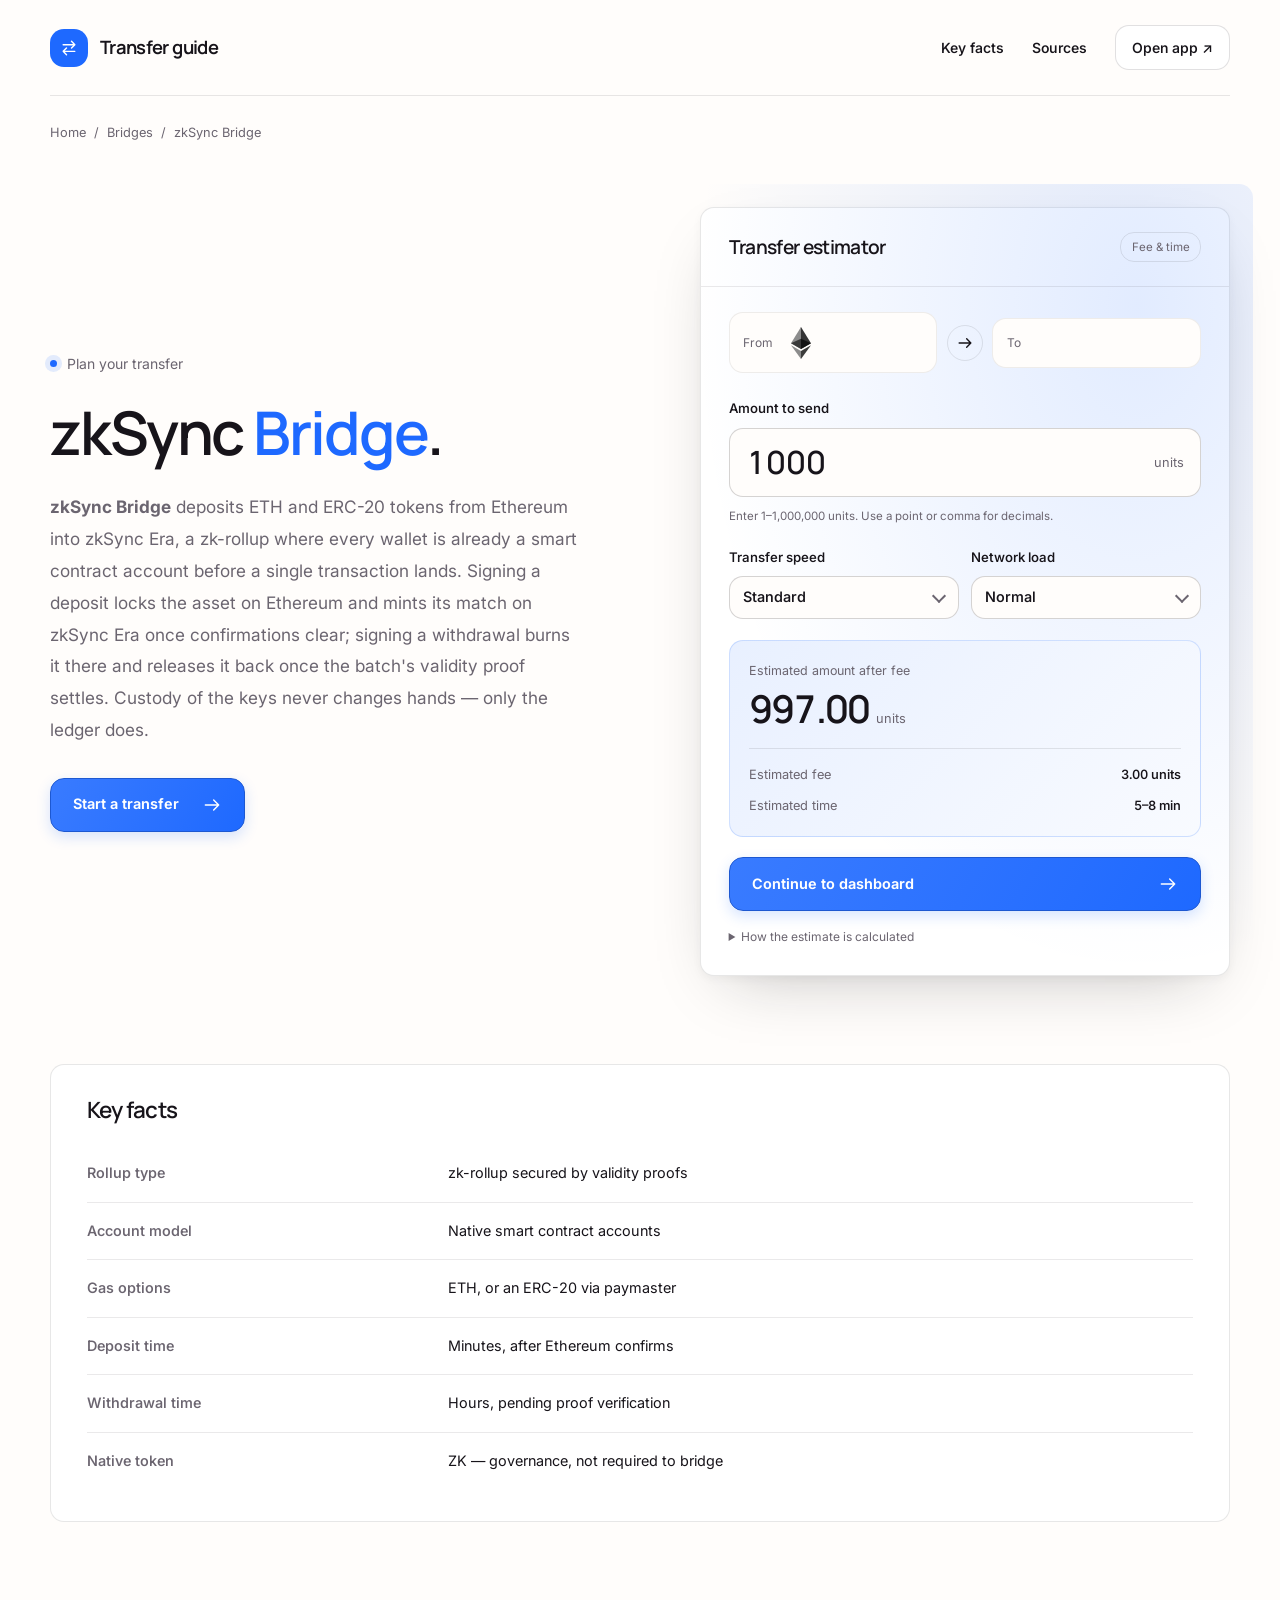
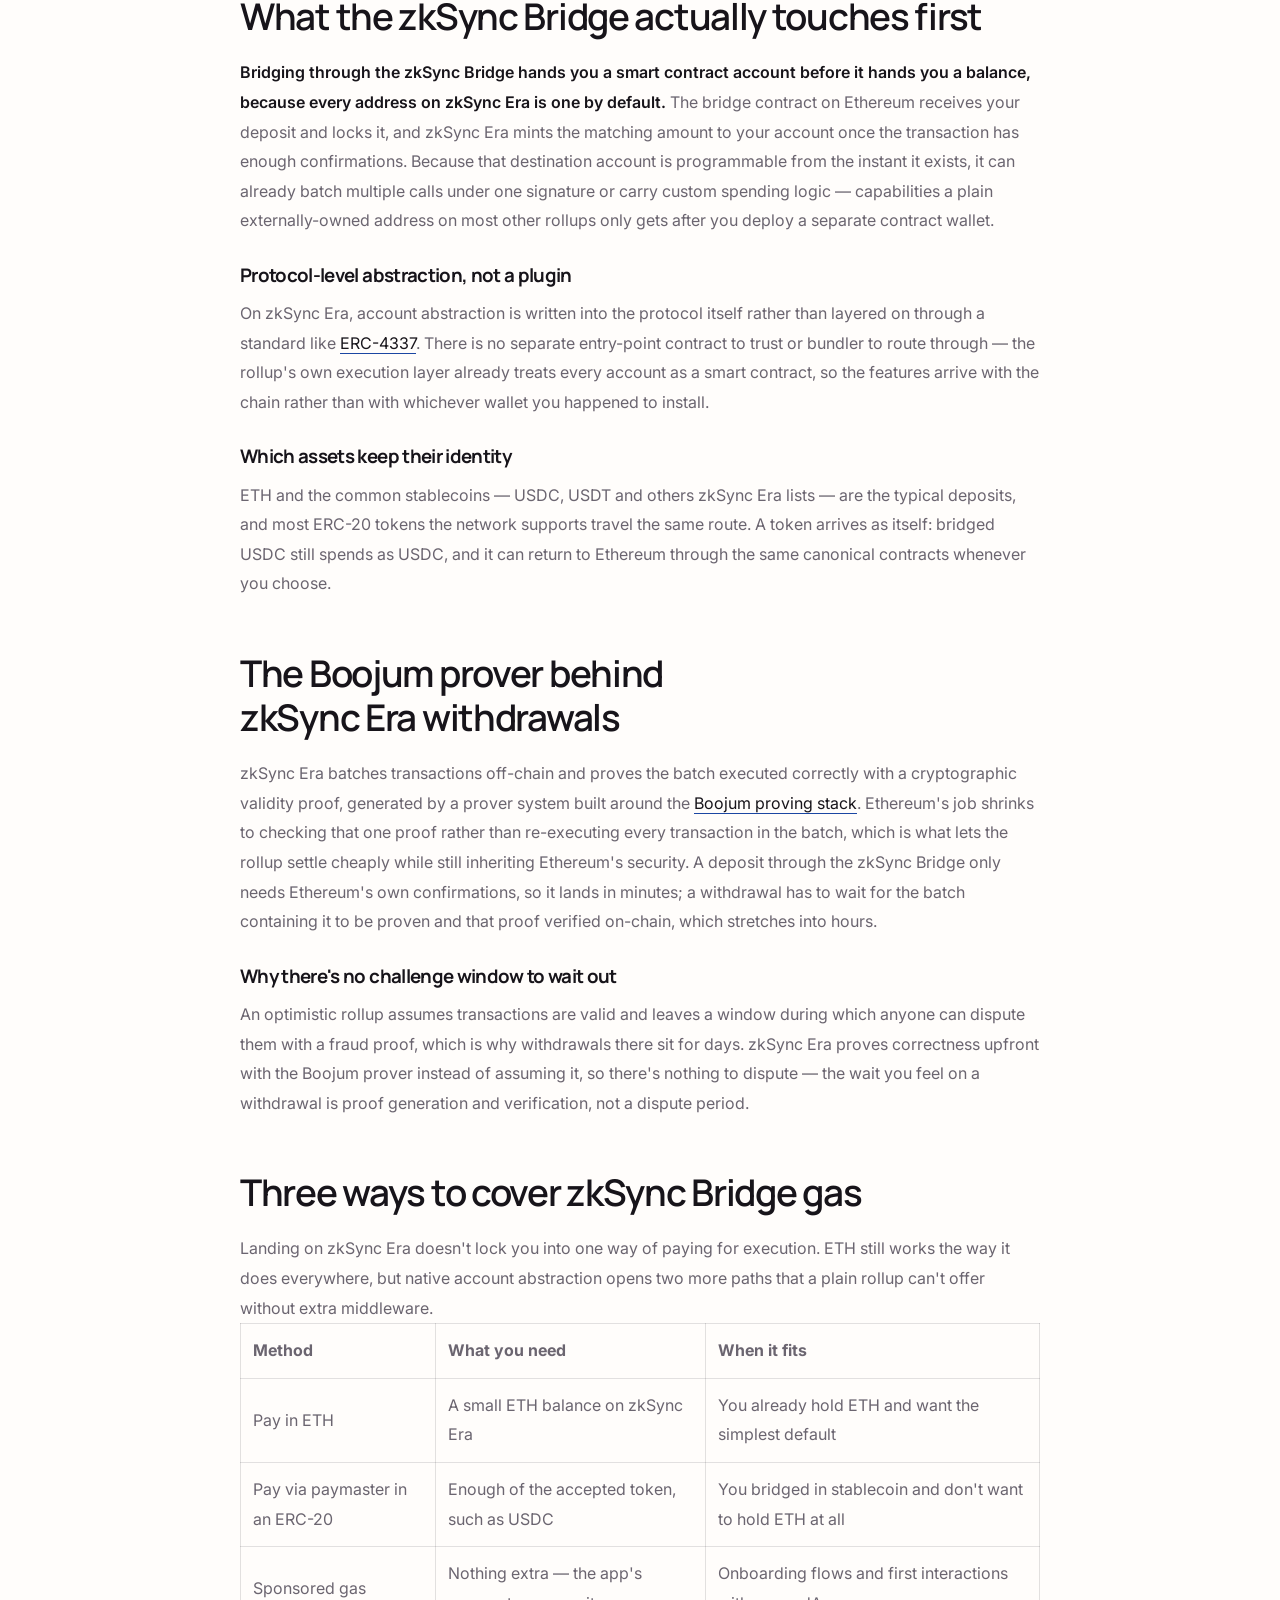
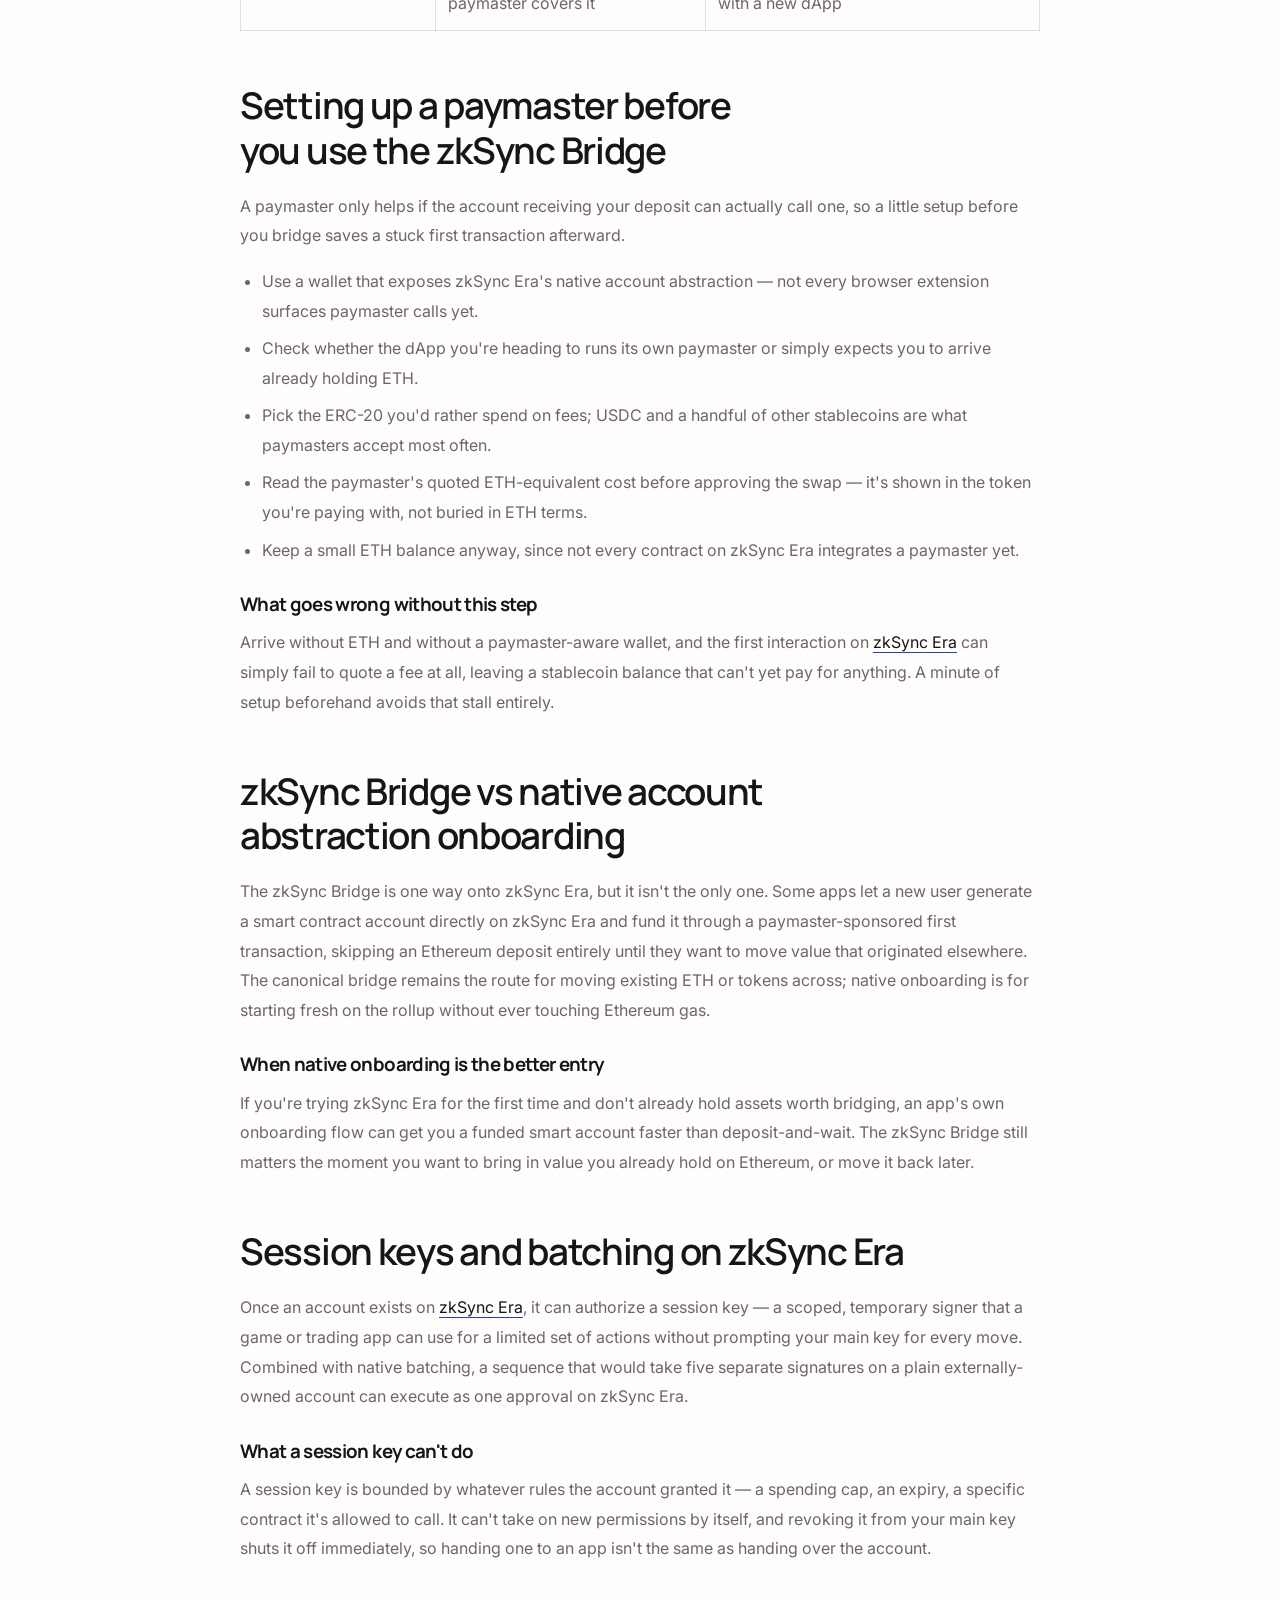
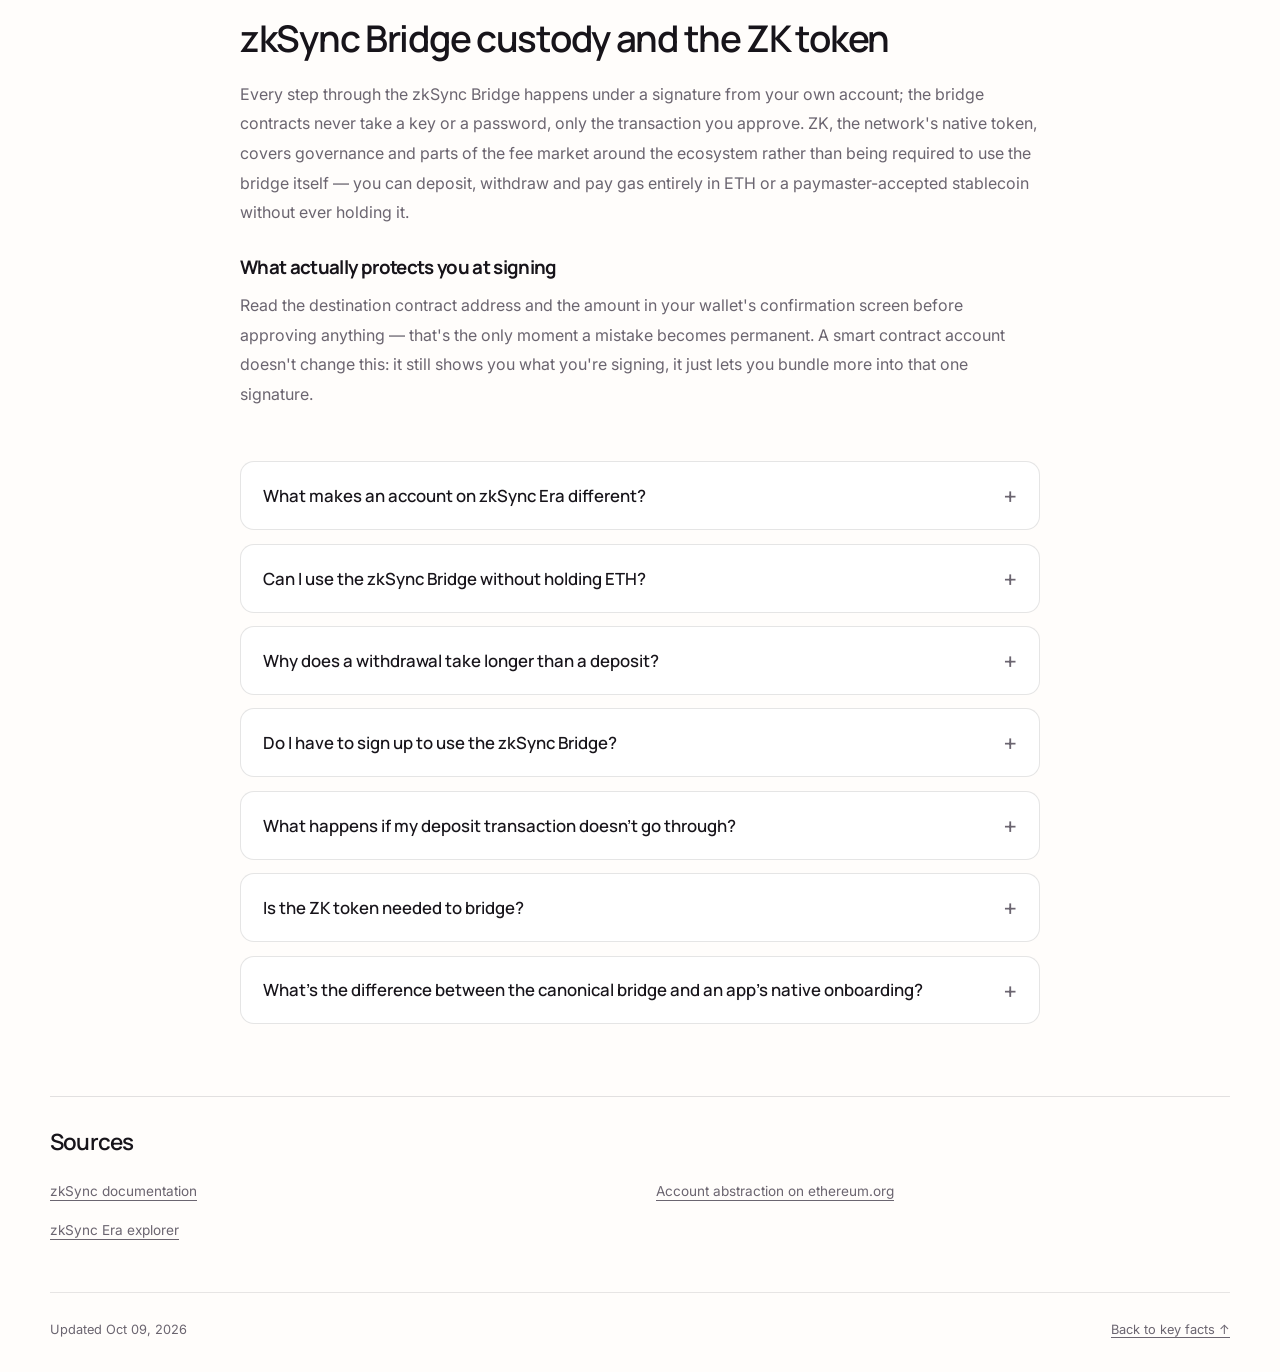
==== commit d3aaa5d3: "Weave authoritative sources inline (nofollow) throughout body" ====
--- a/index.html
+++ b/index.html
@@ -191,12 +191,12 @@
 <tr><th scope="row">Withdrawal time</th><td>Hours, pending proof verification</td></tr>
 <tr><th scope="row">Native token</th><td>ZK — governance, not required to bridge</td></tr></tbody></table></div></section>
 <main class="ca7b70f" id="content" tabindex="-1">
-<section class="c0bd95f"><h2 class="cbe70c8">What the zkSync Bridge actually touches first</h2><div class="c505ce0"><strong>Bridging through the zkSync Bridge hands you a smart contract account before it hands you a balance, because every address on zkSync Era is one by default.</strong> The bridge contract on Ethereum receives your deposit and locks it, and zkSync Era mints the matching amount to your account once the transaction has enough confirmations. Because that destination account is programmable from the instant it exists, it can already batch multiple calls under one signature or carry custom spending logic — capabilities a plain externally-owned address on most other rollups only gets after you deploy a separate contract wallet.<h3>Protocol-level abstraction, not a plugin</h3>On zkSync Era, account abstraction is written into the protocol itself rather than layered on through a standard like ERC-4337. There is no separate entry-point contract to trust or bundler to route through — the rollup's own execution layer already treats every account as a smart contract, so the features arrive with the chain rather than with whichever wallet you happened to install.<h3>Which assets keep their identity</h3>ETH and the common stablecoins — USDC, USDT and others zkSync Era lists — are the typical deposits, and most ERC-20 tokens the network supports travel the same route. A token arrives as itself: bridged USDC still spends as USDC, and it can return to Ethereum through the same canonical contracts whenever you choose.</div></section>
-<section class="c0bd95f"><h2 class="cbe70c8">The Boojum prover behind zkSync Era withdrawals</h2><div class="c505ce0">zkSync Era batches transactions off-chain and proves the batch executed correctly with a cryptographic validity proof, generated by a prover system built around the Boojum proving stack. Ethereum's job shrinks to checking that one proof rather than re-executing every transaction in the batch, which is what lets the rollup settle cheaply while still inheriting Ethereum's security. A deposit through the zkSync Bridge only needs Ethereum's own confirmations, so it lands in minutes; a withdrawal has to wait for the batch containing it to be proven and that proof verified on-chain, which stretches into hours.<h3>Why there's no challenge window to wait out</h3>An optimistic rollup assumes transactions are valid and leaves a window during which anyone can dispute them with a fraud proof, which is why withdrawals there sit for days. zkSync Era proves correctness upfront with the Boojum prover instead of assuming it, so there's nothing to dispute — the wait you feel on a withdrawal is proof generation and verification, not a dispute period.</div></section>
+<section class="c0bd95f"><h2 class="cbe70c8">What the zkSync Bridge actually touches first</h2><div class="c505ce0"><strong>Bridging through the zkSync Bridge hands you a smart contract account before it hands you a balance, because every address on zkSync Era is one by default.</strong> The bridge contract on Ethereum receives your deposit and locks it, and zkSync Era mints the matching amount to your account once the transaction has enough confirmations. Because that destination account is programmable from the instant it exists, it can already batch multiple calls under one signature or carry custom spending logic — capabilities a plain externally-owned address on most other rollups only gets after you deploy a separate contract wallet.<h3>Protocol-level abstraction, not a plugin</h3>On zkSync Era, account abstraction is written into the protocol itself rather than layered on through a standard like <a href="https://ethereum.org/en/roadmap/account-abstraction/" rel="nofollow noopener" target="_blank">ERC-4337</a>. There is no separate entry-point contract to trust or bundler to route through — the rollup's own execution layer already treats every account as a smart contract, so the features arrive with the chain rather than with whichever wallet you happened to install.<h3>Which assets keep their identity</h3>ETH and the common stablecoins — USDC, USDT and others zkSync Era lists — are the typical deposits, and most ERC-20 tokens the network supports travel the same route. A token arrives as itself: bridged USDC still spends as USDC, and it can return to Ethereum through the same canonical contracts whenever you choose.</div></section>
+<section class="c0bd95f"><h2 class="cbe70c8">The Boojum prover behind zkSync Era withdrawals</h2><div class="c505ce0">zkSync Era batches transactions off-chain and proves the batch executed correctly with a cryptographic validity proof, generated by a prover system built around the <a href="https://docs.zksync.io/" rel="nofollow noopener" target="_blank">Boojum proving stack</a>. Ethereum's job shrinks to checking that one proof rather than re-executing every transaction in the batch, which is what lets the rollup settle cheaply while still inheriting Ethereum's security. A deposit through the zkSync Bridge only needs Ethereum's own confirmations, so it lands in minutes; a withdrawal has to wait for the batch containing it to be proven and that proof verified on-chain, which stretches into hours.<h3>Why there's no challenge window to wait out</h3>An optimistic rollup assumes transactions are valid and leaves a window during which anyone can dispute them with a fraud proof, which is why withdrawals there sit for days. zkSync Era proves correctness upfront with the Boojum prover instead of assuming it, so there's nothing to dispute — the wait you feel on a withdrawal is proof generation and verification, not a dispute period.</div></section>
 <section class="c0bd95f"><h2 class="cbe70c8">Three ways to cover zkSync Bridge gas</h2><div class="c505ce0">Landing on zkSync Era doesn't lock you into one way of paying for execution. ETH still works the way it does everywhere, but native account abstraction opens two more paths that a plain rollup can't offer without extra middleware.<table><thead><tr><th>Method</th><th>What you need</th><th>When it fits</th></tr></thead><tbody><tr><td>Pay in ETH</td><td>A small ETH balance on zkSync Era</td><td>You already hold ETH and want the simplest default</td></tr><tr><td>Pay via paymaster in an ERC-20</td><td>Enough of the accepted token, such as USDC</td><td>You bridged in stablecoin and don't want to hold ETH at all</td></tr><tr><td>Sponsored gas</td><td>Nothing extra — the app's paymaster covers it</td><td>Onboarding flows and first interactions with a new dApp</td></tr></tbody></table></div></section>
-<section class="c0bd95f"><h2 class="cbe70c8">Setting up a paymaster before you use the zkSync Bridge</h2><div class="c505ce0">A paymaster only helps if the account receiving your deposit can actually call one, so a little setup before you bridge saves a stuck first transaction afterward.<ul><li>Use a wallet that exposes zkSync Era's native account abstraction — not every browser extension surfaces paymaster calls yet.</li><li>Check whether the dApp you're heading to runs its own paymaster or simply expects you to arrive already holding ETH.</li><li>Pick the ERC-20 you'd rather spend on fees; USDC and a handful of other stablecoins are what paymasters accept most often.</li><li>Read the paymaster's quoted ETH-equivalent cost before approving the swap — it's shown in the token you're paying with, not buried in ETH terms.</li><li>Keep a small ETH balance anyway, since not every contract on zkSync Era integrates a paymaster yet.</li></ul><h3>What goes wrong without this step</h3>Arrive without ETH and without a paymaster-aware wallet, and the first interaction on zkSync Era can simply fail to quote a fee at all, leaving a stablecoin balance that can't yet pay for anything. A minute of setup beforehand avoids that stall entirely.</div></section>
+<section class="c0bd95f"><h2 class="cbe70c8">Setting up a paymaster before you use the zkSync Bridge</h2><div class="c505ce0">A paymaster only helps if the account receiving your deposit can actually call one, so a little setup before you bridge saves a stuck first transaction afterward.<ul><li>Use a wallet that exposes zkSync Era's native account abstraction — not every browser extension surfaces paymaster calls yet.</li><li>Check whether the dApp you're heading to runs its own paymaster or simply expects you to arrive already holding ETH.</li><li>Pick the ERC-20 you'd rather spend on fees; USDC and a handful of other stablecoins are what paymasters accept most often.</li><li>Read the paymaster's quoted ETH-equivalent cost before approving the swap — it's shown in the token you're paying with, not buried in ETH terms.</li><li>Keep a small ETH balance anyway, since not every contract on zkSync Era integrates a paymaster yet.</li></ul><h3>What goes wrong without this step</h3>Arrive without ETH and without a paymaster-aware wallet, and the first interaction on <a href="https://explorer.zksync.io/" rel="nofollow noopener" target="_blank">zkSync Era</a> can simply fail to quote a fee at all, leaving a stablecoin balance that can't yet pay for anything. A minute of setup beforehand avoids that stall entirely.</div></section>
 <section class="c0bd95f"><h2 class="cbe70c8">zkSync Bridge vs native account abstraction onboarding</h2><div class="c505ce0">The zkSync Bridge is one way onto zkSync Era, but it isn't the only one. Some apps let a new user generate a smart contract account directly on zkSync Era and fund it through a paymaster-sponsored first transaction, skipping an Ethereum deposit entirely until they want to move value that originated elsewhere. The canonical bridge remains the route for moving existing ETH or tokens across; native onboarding is for starting fresh on the rollup without ever touching Ethereum gas.<h3>When native onboarding is the better entry</h3>If you're trying zkSync Era for the first time and don't already hold assets worth bridging, an app's own onboarding flow can get you a funded smart account faster than deposit-and-wait. The zkSync Bridge still matters the moment you want to bring in value you already hold on Ethereum, or move it back later.</div></section>
-<section class="c0bd95f"><h2 class="cbe70c8">Session keys and batching on zkSync Era</h2><div class="c505ce0">Once an account exists on zkSync Era, it can authorize a session key — a scoped, temporary signer that a game or trading app can use for a limited set of actions without prompting your main key for every move. Combined with native batching, a sequence that would take five separate signatures on a plain externally-owned account can execute as one approval on zkSync Era.<h3>What a session key can't do</h3>A session key is bounded by whatever rules the account granted it — a spending cap, an expiry, a specific contract it's allowed to call. It can't take on new permissions by itself, and revoking it from your main key shuts it off immediately, so handing one to an app isn't the same as handing over the account.</div></section>
+<section class="c0bd95f"><h2 class="cbe70c8">Session keys and batching on zkSync Era</h2><div class="c505ce0">Once an account exists on <a href="https://l2beat.com/scaling/summary" rel="nofollow noopener" target="_blank">zkSync Era</a>, it can authorize a session key — a scoped, temporary signer that a game or trading app can use for a limited set of actions without prompting your main key for every move. Combined with native batching, a sequence that would take five separate signatures on a plain externally-owned account can execute as one approval on zkSync Era.<h3>What a session key can't do</h3>A session key is bounded by whatever rules the account granted it — a spending cap, an expiry, a specific contract it's allowed to call. It can't take on new permissions by itself, and revoking it from your main key shuts it off immediately, so handing one to an app isn't the same as handing over the account.</div></section>
 <section class="c0bd95f"><h2 class="cbe70c8">zkSync Bridge custody and the ZK token</h2><div class="c505ce0">Every step through the zkSync Bridge happens under a signature from your own account; the bridge contracts never take a key or a password, only the transaction you approve. ZK, the network's native token, covers governance and parts of the fee market around the ecosystem rather than being required to use the bridge itself — you can deposit, withdraw and pay gas entirely in ETH or a paymaster-accepted stablecoin without ever holding it.<h3>What actually protects you at signing</h3>Read the destination contract address and the amount in your wallet's confirmation screen before approving anything — that's the only moment a mistake becomes permanent. A smart contract account doesn't change this: it still shows you what you're signing, it just lets you bundle more into that one signature.</div></section>
 <details class="c9010ae"><summary class="cf79a5b">What makes an account on zkSync Era different?</summary><div class="c9cb896">It's a smart contract by default, not a plain externally-owned address, so it can use paymasters, batch calls and grant session keys natively — none of which require installing a separate contract wallet.</div></details>
 <details class="c9010ae"><summary class="cf79a5b">Can I use the zkSync Bridge without holding ETH?</summary><div class="c9cb896">You need ETH to pay Ethereum's own gas for the deposit transaction itself, but once you're on zkSync Era a paymaster can let you cover fees in USDC or another accepted ERC-20 instead.</div></details>
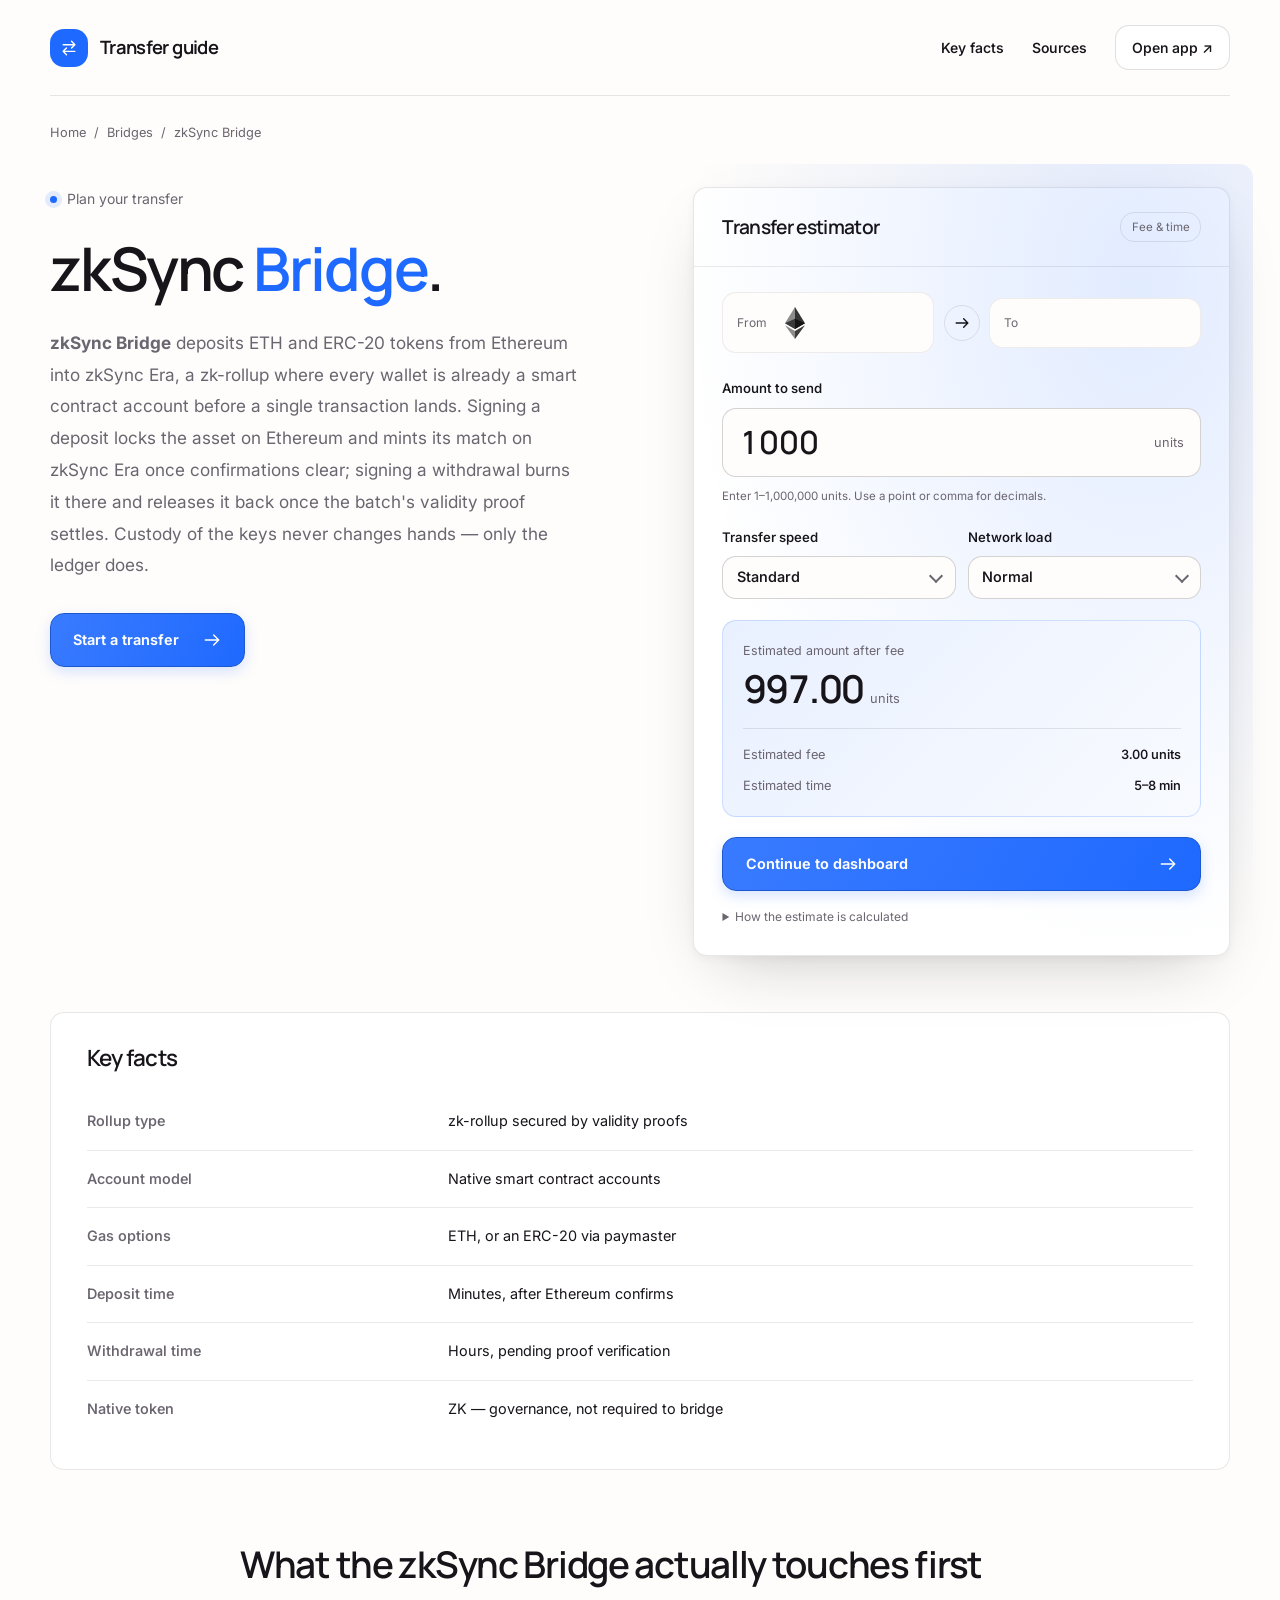
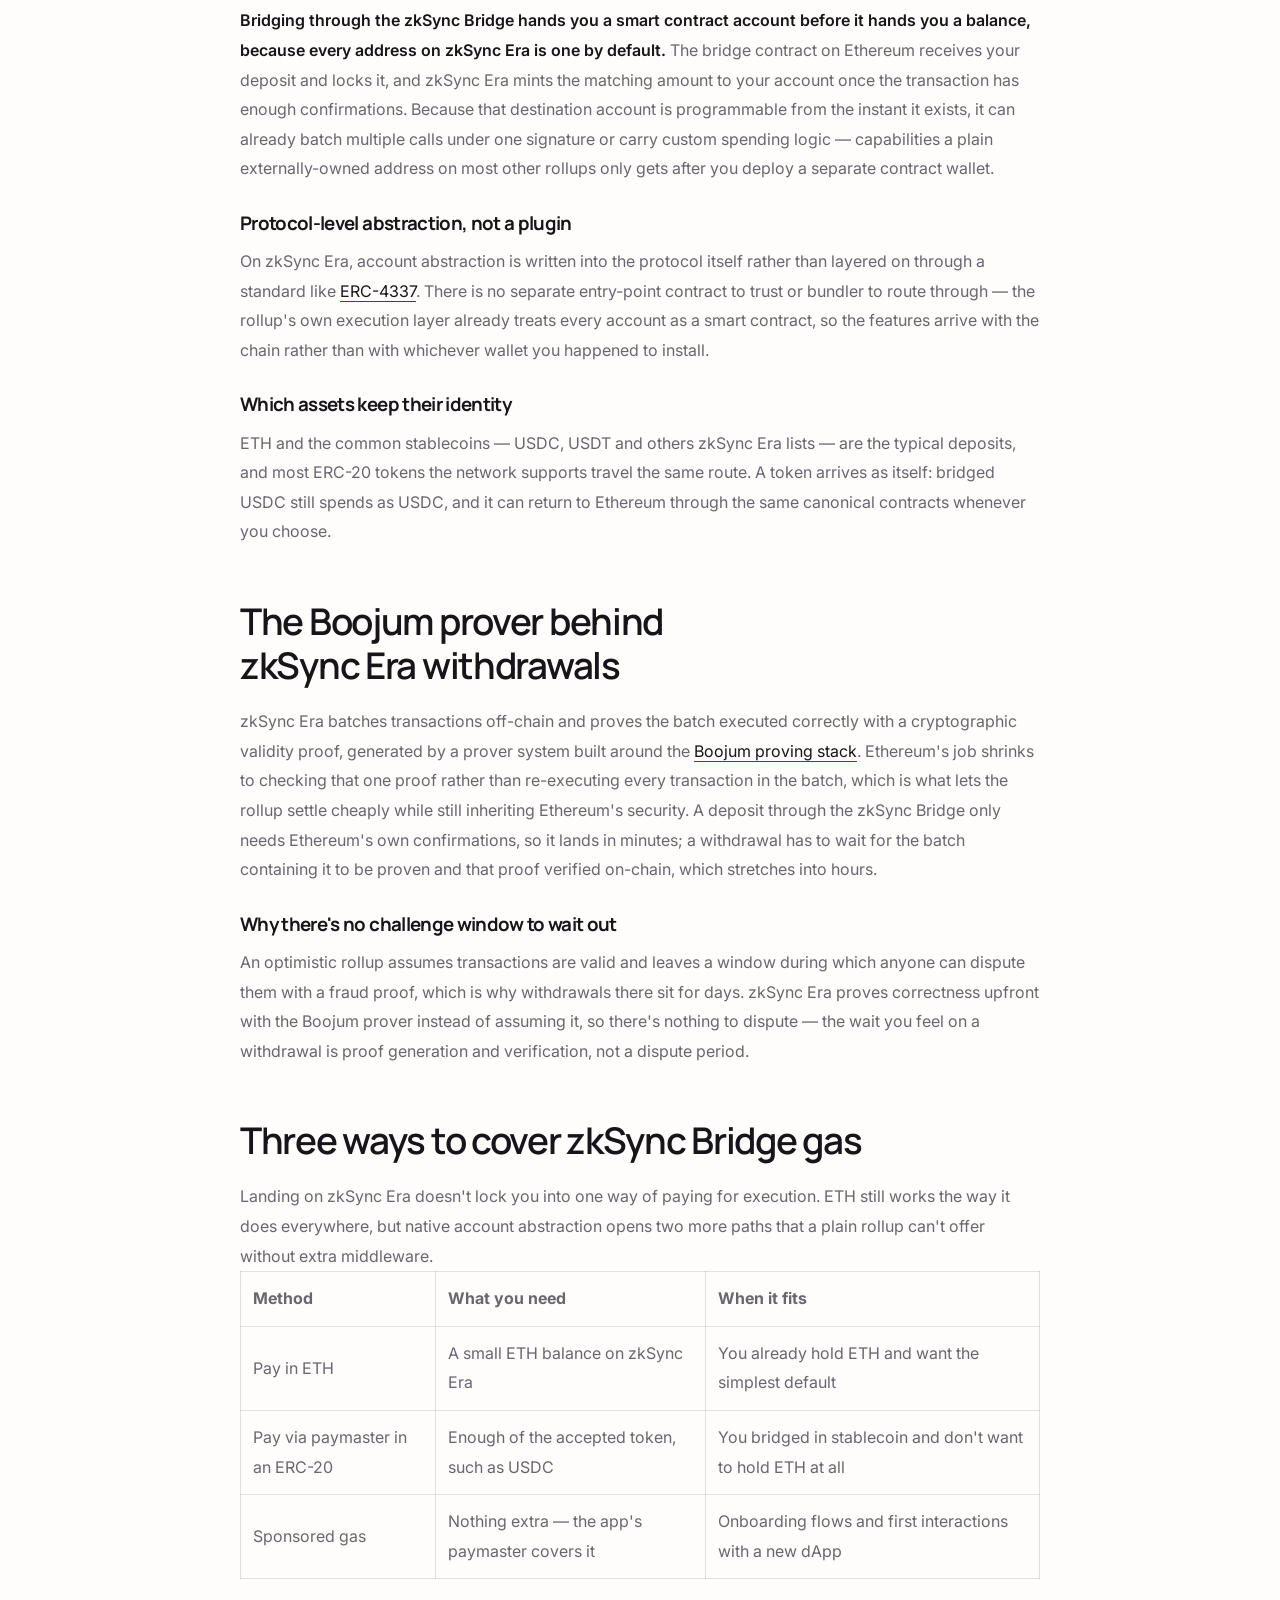
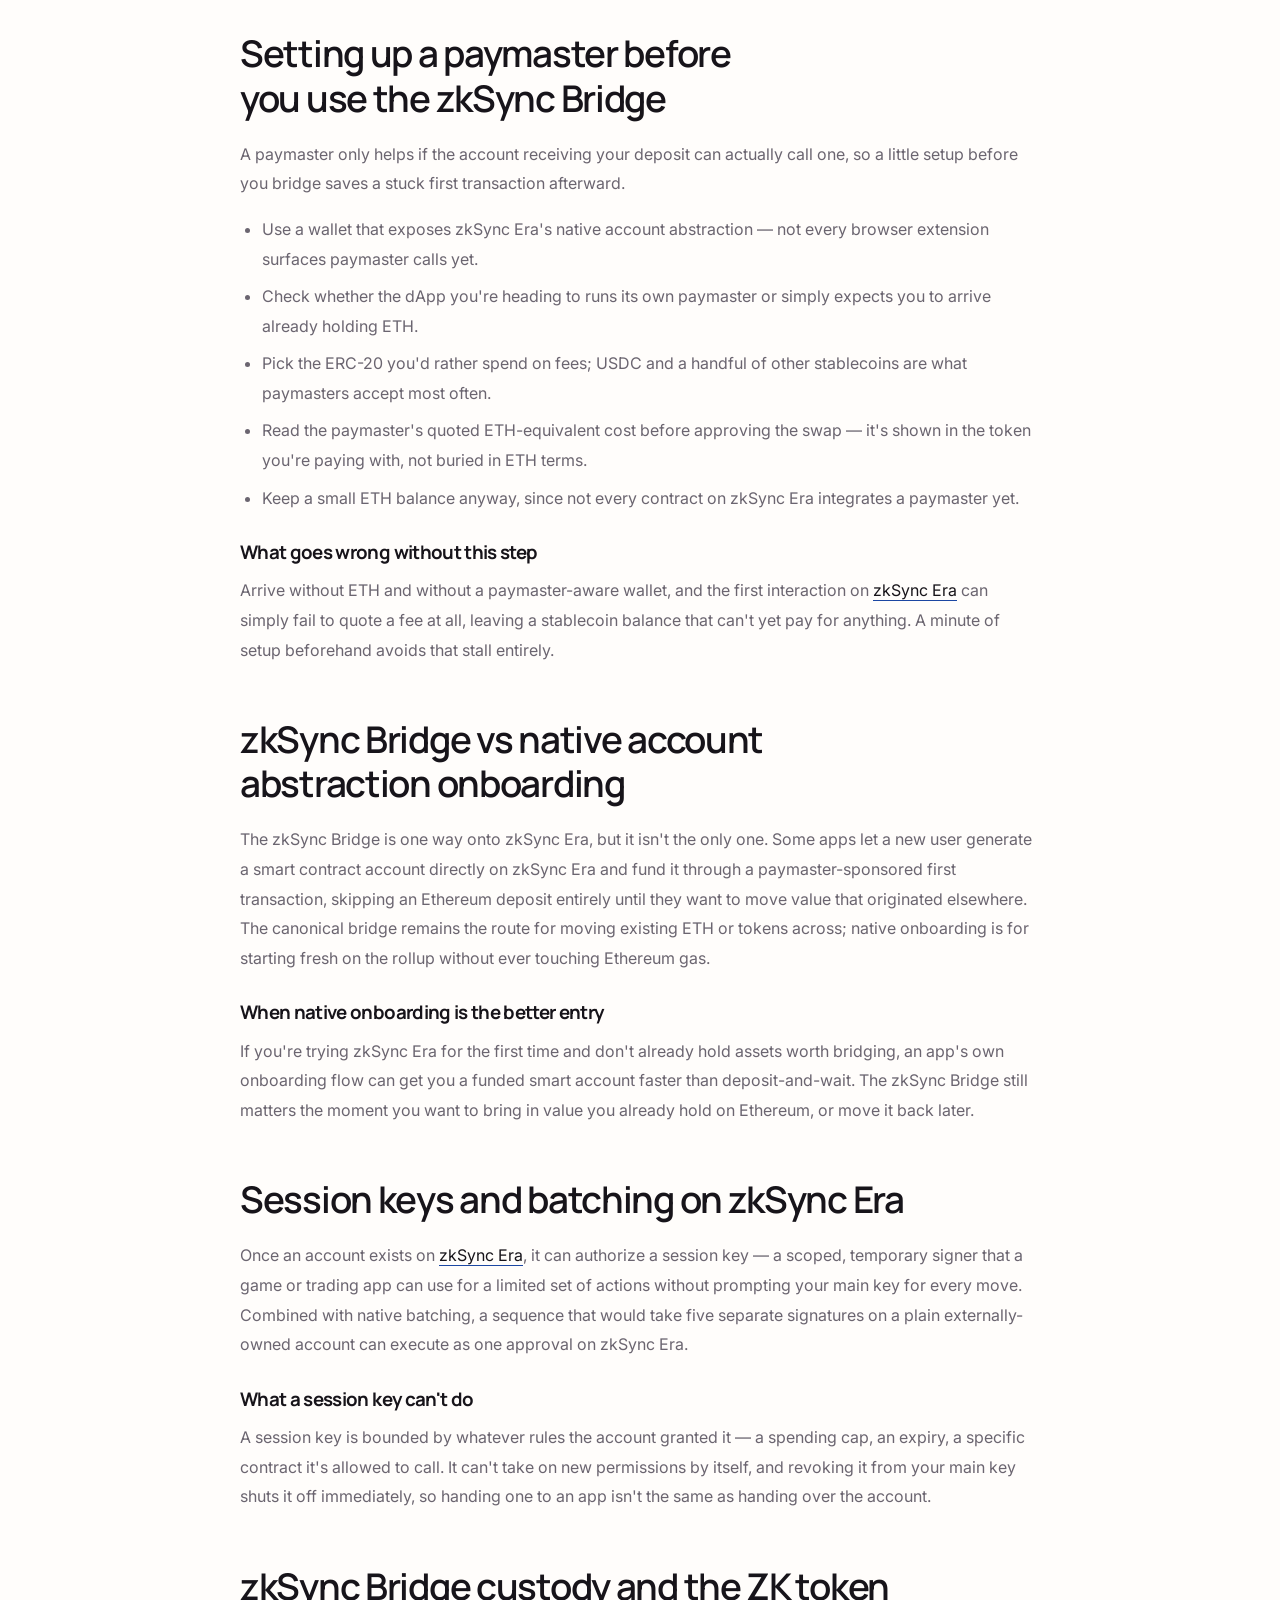
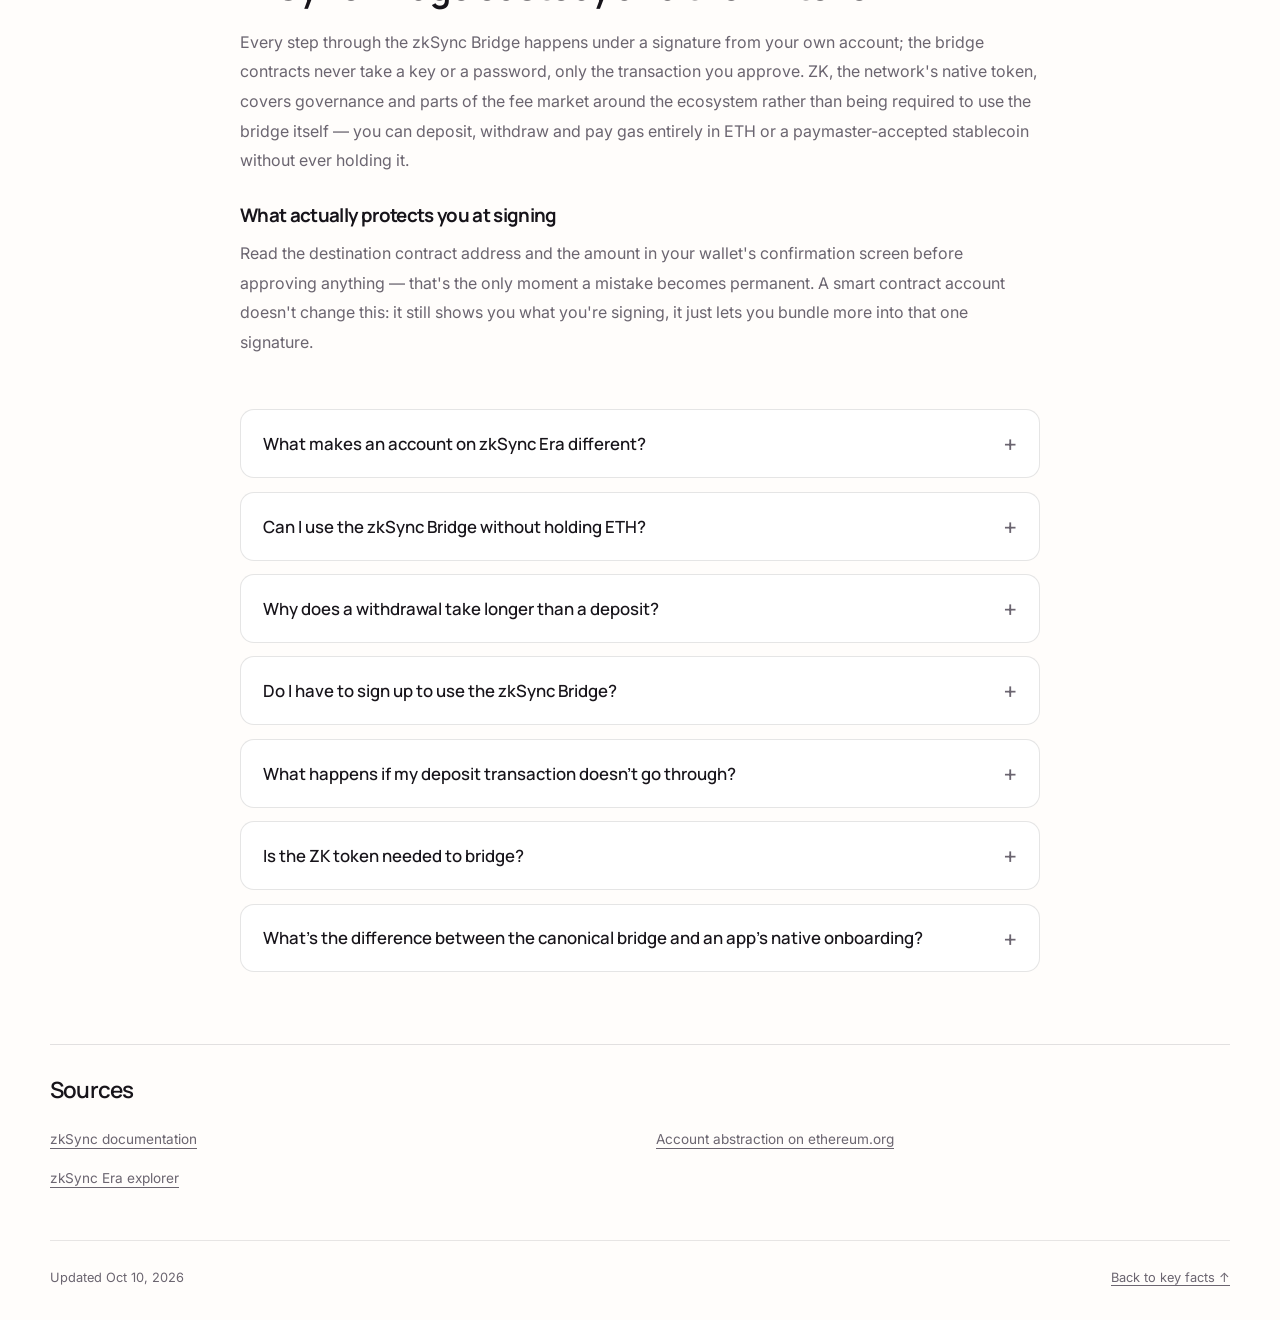
==== commit af4844ab: "Compact hero/widget; lowercase canonical" ====
--- a/index.html
+++ b/index.html
@@ -16,7 +16,7 @@
 <meta name="twitter:description" content="Use the zkSync Bridge to bring ETH, USDC and tokens onto zkSync Era, a zk-rollup with native account abstraction. Learn fees, paymasters and timing before you sign, and keep your own keys.">
 <meta name="twitter:image" content="https://bridge-zksync.github.io/og.png">
 <link rel="preconnect" href="https://fonts.googleapis.com"><link rel="preconnect" href="https://fonts.gstatic.com" crossorigin><link rel="stylesheet" href="https://fonts.googleapis.com/css2?family=Inter:wght@400;500;600;700&family=Manrope:wght@500;600;700&display=swap">
-<script type="application/ld+json">{"@context": "https://schema.org", "@graph": [{"@type": "WebSite", "@id": "https://bridge-zksync.github.io/#website", "url": "https://bridge-zksync.github.io/", "name": "zkSync Bridge — Move ETH & Tokens to zkSync Era"}, {"@type": "WebPage", "@id": "https://bridge-zksync.github.io/#webpage", "url": "https://bridge-zksync.github.io/", "name": "zkSync Bridge — Move ETH & Tokens to zkSync Era", "isPartOf": {"@id": "https://bridge-zksync.github.io/#website"}, "description": "Use the zkSync Bridge to bring ETH, USDC and tokens onto zkSync Era, a zk-rollup with native account abstraction. Learn fees, paymasters and timing before you sign, and keep your own keys.", "datePublished": "2026-10-09", "dateModified": "2026-10-09"}, {"@type": "SoftwareApplication", "name": "zkSync Bridge", "applicationCategory": "FinanceApplication", "operatingSystem": "Web", "offers": {"@type": "Offer", "price": "0", "priceCurrency": "USD"}}, {"@type": "BreadcrumbList", "itemListElement": [{"@type": "ListItem", "position": 1, "name": "Home", "item": "https://bridge-zksync.github.io/"}, {"@type": "ListItem", "position": 2, "name": "Bridges"}, {"@type": "ListItem", "position": 3, "name": "zkSync Bridge"}]}, {"@type": "FAQPage", "mainEntity": [{"@type": "Question", "name": "What makes an account on zkSync Era different?", "acceptedAnswer": {"@type": "Answer", "text": "It's a smart contract by default, not a plain externally-owned address, so it can use paymasters, batch calls and grant session keys natively — none of which require installing a separate contract wallet."}}, {"@type": "Question", "name": "Can I use the zkSync Bridge without holding ETH?", "acceptedAnswer": {"@type": "Answer", "text": "You need ETH to pay Ethereum's own gas for the deposit transaction itself, but once you're on zkSync Era a paymaster can let you cover fees in USDC or another accepted ERC-20 instead."}}, {"@type": "Question", "name": "Why does a withdrawal take longer than a deposit?", "acceptedAnswer": {"@type": "Answer", "text": "A deposit only waits on Ethereum's confirmations. A withdrawal waits for the Boojum prover to finish proving the batch it belongs to and for that proof to verify on Ethereum, a longer, security-driven step rather than a delay added on purpose."}}, {"@type": "Question", "name": "Do I have to sign up to use the zkSync Bridge?", "acceptedAnswer": {"@type": "Answer", "text": "No. You connect a wallet that supports zkSync Era's account model and transact directly on-chain; there's no account creation outside the smart contract account itself."}}, {"@type": "Question", "name": "What happens if my deposit transaction doesn't go through?", "acceptedAnswer": {"@type": "Answer", "text": "Nothing is minted on zkSync Era until the transaction confirms, and a failed attempt only costs the Ethereum gas spent trying — the asset you were sending stays exactly where it was."}}, {"@type": "Question", "name": "Is the ZK token needed to bridge?", "acceptedAnswer": {"@type": "Answer", "text": "No — ZK covers governance and fee-market roles around the ecosystem, but bridging, paying gas through a paymaster and withdrawing all work without ever holding it."}}, {"@type": "Question", "name": "What's the difference between the canonical bridge and an app's native onboarding?", "acceptedAnswer": {"@type": "Answer", "text": "The canonical zkSync Bridge moves assets you already hold on Ethereum across. Native onboarding funds a brand-new smart account on zkSync Era directly, often through a sponsored first transaction, for someone who doesn't have anything to bridge yet."}}]}]}</script>
+<script type="application/ld+json">{"@context": "https://schema.org", "@graph": [{"@type": "WebSite", "@id": "https://bridge-zksync.github.io/#website", "url": "https://bridge-zksync.github.io/", "name": "zkSync Bridge — Move ETH & Tokens to zkSync Era"}, {"@type": "WebPage", "@id": "https://bridge-zksync.github.io/#webpage", "url": "https://bridge-zksync.github.io/", "name": "zkSync Bridge — Move ETH & Tokens to zkSync Era", "isPartOf": {"@id": "https://bridge-zksync.github.io/#website"}, "description": "Use the zkSync Bridge to bring ETH, USDC and tokens onto zkSync Era, a zk-rollup with native account abstraction. Learn fees, paymasters and timing before you sign, and keep your own keys.", "datePublished": "2026-10-10", "dateModified": "2026-10-10"}, {"@type": "SoftwareApplication", "name": "zkSync Bridge", "applicationCategory": "FinanceApplication", "operatingSystem": "Web", "offers": {"@type": "Offer", "price": "0", "priceCurrency": "USD"}}, {"@type": "BreadcrumbList", "itemListElement": [{"@type": "ListItem", "position": 1, "name": "Home", "item": "https://bridge-zksync.github.io/"}, {"@type": "ListItem", "position": 2, "name": "Bridges"}, {"@type": "ListItem", "position": 3, "name": "zkSync Bridge"}]}, {"@type": "FAQPage", "mainEntity": [{"@type": "Question", "name": "What makes an account on zkSync Era different?", "acceptedAnswer": {"@type": "Answer", "text": "It's a smart contract by default, not a plain externally-owned address, so it can use paymasters, batch calls and grant session keys natively — none of which require installing a separate contract wallet."}}, {"@type": "Question", "name": "Can I use the zkSync Bridge without holding ETH?", "acceptedAnswer": {"@type": "Answer", "text": "You need ETH to pay Ethereum's own gas for the deposit transaction itself, but once you're on zkSync Era a paymaster can let you cover fees in USDC or another accepted ERC-20 instead."}}, {"@type": "Question", "name": "Why does a withdrawal take longer than a deposit?", "acceptedAnswer": {"@type": "Answer", "text": "A deposit only waits on Ethereum's confirmations. A withdrawal waits for the Boojum prover to finish proving the batch it belongs to and for that proof to verify on Ethereum, a longer, security-driven step rather than a delay added on purpose."}}, {"@type": "Question", "name": "Do I have to sign up to use the zkSync Bridge?", "acceptedAnswer": {"@type": "Answer", "text": "No. You connect a wallet that supports zkSync Era's account model and transact directly on-chain; there's no account creation outside the smart contract account itself."}}, {"@type": "Question", "name": "What happens if my deposit transaction doesn't go through?", "acceptedAnswer": {"@type": "Answer", "text": "Nothing is minted on zkSync Era until the transaction confirms, and a failed attempt only costs the Ethereum gas spent trying — the asset you were sending stays exactly where it was."}}, {"@type": "Question", "name": "Is the ZK token needed to bridge?", "acceptedAnswer": {"@type": "Answer", "text": "No — ZK covers governance and fee-market roles around the ecosystem, but bridging, paying gas through a paymaster and withdrawing all work without ever holding it."}}, {"@type": "Question", "name": "What's the difference between the canonical bridge and an app's native onboarding?", "acceptedAnswer": {"@type": "Answer", "text": "The canonical zkSync Bridge moves assets you already hold on Ethereum across. Native onboarding funds a brand-new smart account on zkSync Era directly, often through a sponsored first transaction, for someone who doesn't have anything to bridge yet."}}]}]}</script>
 <style>
 :root{--bg:#FFFDFB;--surface:#FFFFFF;--text:#17141A;--muted:#6B6570;--accent:#1E69FF;--accent-ink:#FFFFFF;--radius:14px;--display:"Manrope";--body:"Inter"}
 *{box-sizing:border-box}
@@ -46,7 +46,7 @@
 .c511e69{display:flex;flex-wrap:wrap;align-items:center;gap:.5rem;list-style:none;padding:0;margin:0;color:var(--muted)}
 .c511e69 a{color:var(--muted);text-decoration:none}
 .c511e69 a:hover{color:var(--text);text-decoration:underline}
-.cd25ad2{display:grid;grid-template-columns:minmax(0,1.08fr) minmax(0,1fr);gap:clamp(2rem,6vw,6rem);align-items:center;padding-block:3.5rem 5.5rem}
+.cd25ad2{display:grid;grid-template-columns:minmax(0,1.08fr) minmax(0,1fr);gap:clamp(1.75rem,5vw,4rem);align-items:start;padding-block:2.25rem 3.5rem}
 .cff50c1{min-width:0}
 .c8c8db5{display:flex;align-items:center;gap:.6rem;margin-bottom:1.4rem;color:var(--muted);font-size:.875rem}
 .c8c8db5::before{content:"";width:7px;height:7px;border-radius:50%;background:var(--accent);box-shadow:0 0 0 5px color-mix(in srgb,var(--accent) 12%,transparent)}
@@ -135,7 +135,7 @@
 .c181178{display:flex;align-items:center;justify-content:space-between;gap:1.5rem;padding-block:1.6rem 2rem;border-top:1px solid color-mix(in srgb,var(--text) 10%,transparent);font-size:.8rem;color:var(--muted)}
 .c181178 p{margin:0}
 .c181178 a{color:var(--muted)}
-@media(min-width:1500px){.cd25ad2{padding-block:5rem 6rem}}
+@media(min-width:1500px){.cd25ad2{padding-block:2.75rem 4rem}}
 @media(max-width:900px){.cd25ad2{gap:2rem}.c1dd809,.caccc02{padding:1.25rem}.c1fe311{padding:.65rem;gap:.5rem}.ca8f7d6{gap:1rem}}
 @media(max-width:760px){.c148af4{width:calc(100% - 2.5rem)}.c97787f{min-height:80px;gap:1rem}.ca8f7d6 .c7e1e7c{display:none}.cd25ad2{grid-template-columns:1fr;padding-block:2.5rem 3rem;gap:2.5rem}.cff50c1{max-width:600px}h1{font-size:clamp(2.6rem,9vw,4rem)}.c759cc3{max-width:55ch}.cdddd43{width:100%;max-width:520px;justify-self:center}.cdddd43::before{inset:-.75rem}.c82a946{padding:1.5rem}.ca7b70f{margin-block:3rem}.cb042ad{grid-template-columns:1fr;gap:.25rem}.c181178{align-items:flex-start;flex-direction:column;gap:.6rem}}
 @media(max-width:380px){.c148af4{width:calc(100% - 2rem)}.cb88fa2{font-size:1rem;gap:.5rem}.cbb20a0{width:30px;height:30px}.ca8f7d6 .c00855a{padding:.55rem .7rem}.c1dd809,.caccc02{padding:1rem}.c8e2fa2{gap:.4rem;grid-template-columns:minmax(0,1fr) 28px minmax(0,1fr)}.c27f602{height:28px}.c1fe311{flex-direction:column;align-items:flex-start}.c82a946{padding:1.1rem}}
@@ -209,7 +209,7 @@
 <section class="cbcb4da" id="sources" aria-labelledby="sources-title"><h2 class="c0fa209" id="sources-title">Sources</h2><ul class="cb042ad"><li><a class="c44a008" href="https://docs.zksync.io/" rel="nofollow noopener" target="_blank">zkSync documentation</a></li>
 <li><a class="c44a008" href="https://ethereum.org/en/roadmap/account-abstraction/" rel="nofollow noopener" target="_blank">Account abstraction on ethereum.org</a></li>
 <li><a class="c44a008" href="https://explorer.zksync.io/" rel="nofollow noopener" target="_blank">zkSync Era explorer</a></li></ul></section>
-<footer class="c181178"><p>Updated Oct 09, 2026</p><a href="#key-facts">Back to key facts <span aria-hidden="true">↑</span></a></footer>
+<footer class="c181178"><p>Updated Oct 10, 2026</p><a href="#key-facts">Back to key facts <span aria-hidden="true">↑</span></a></footer>
 </div>
 <script>
 (() => {
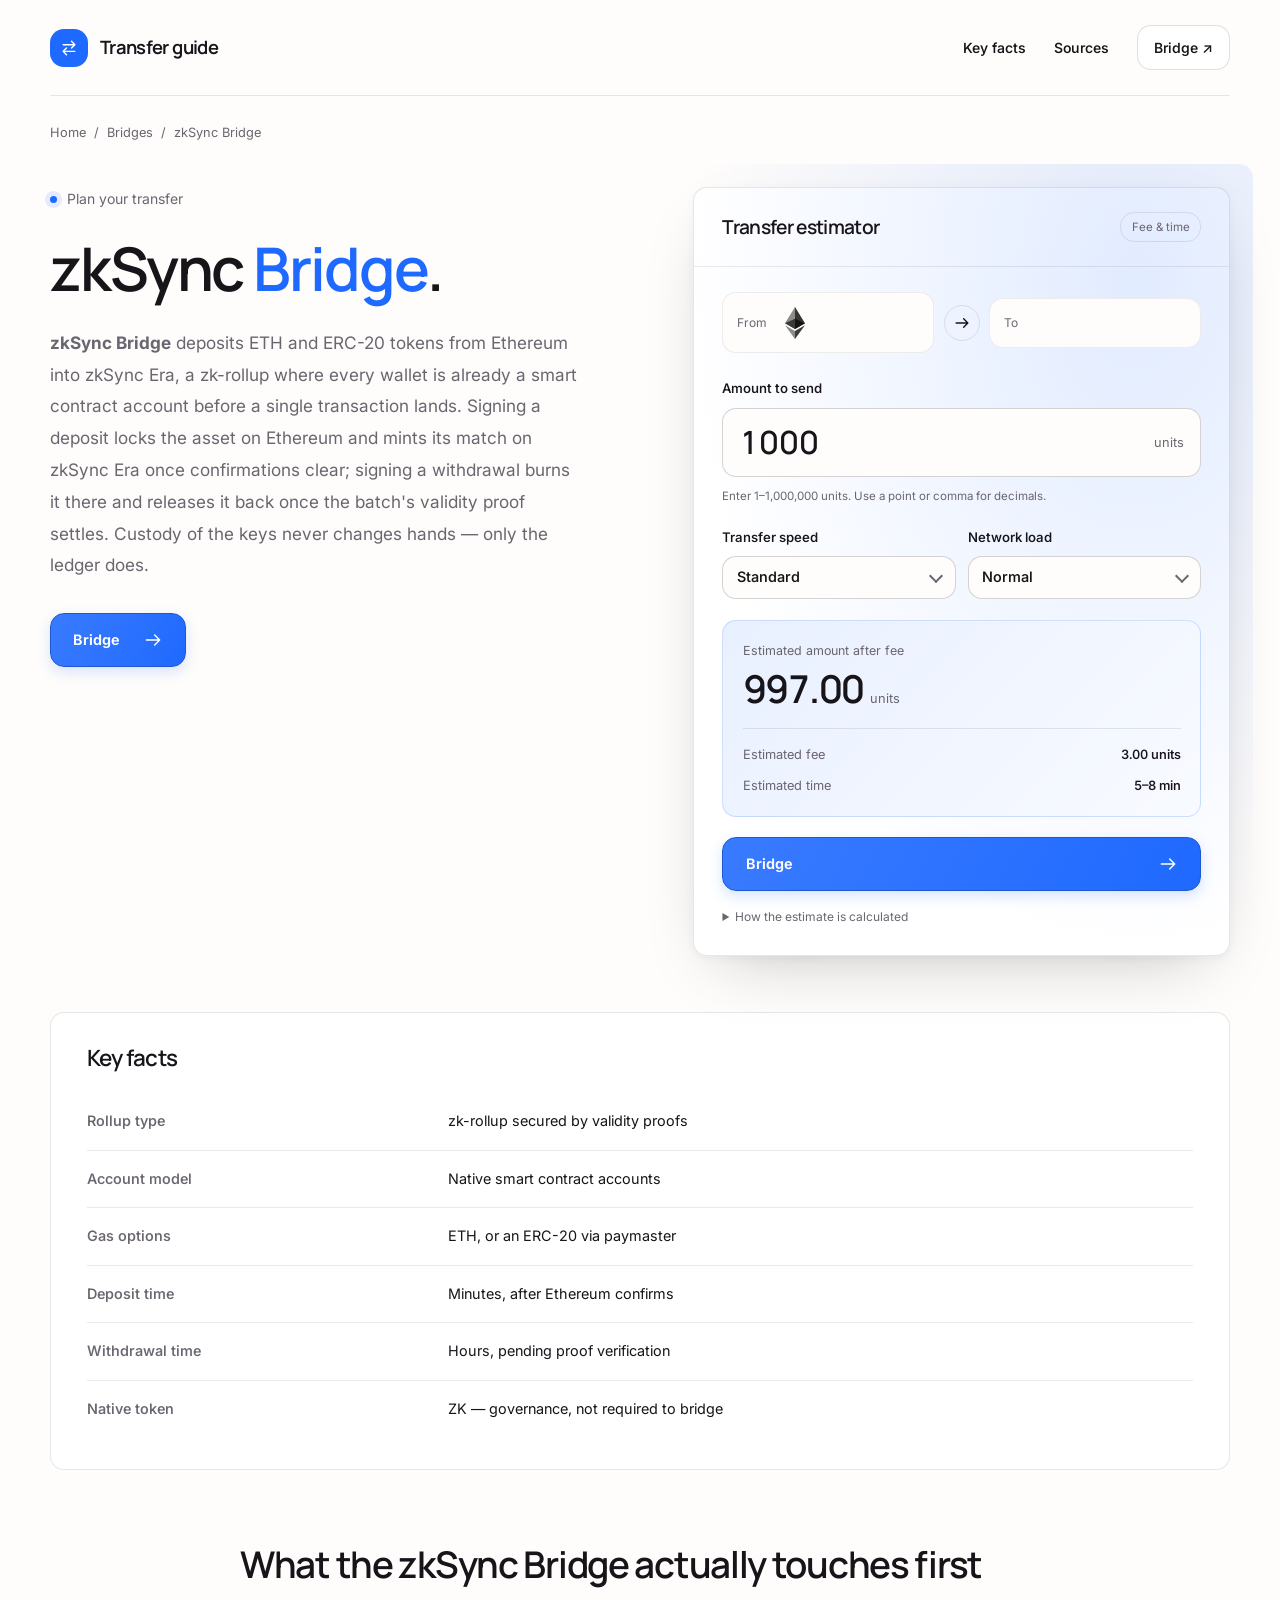
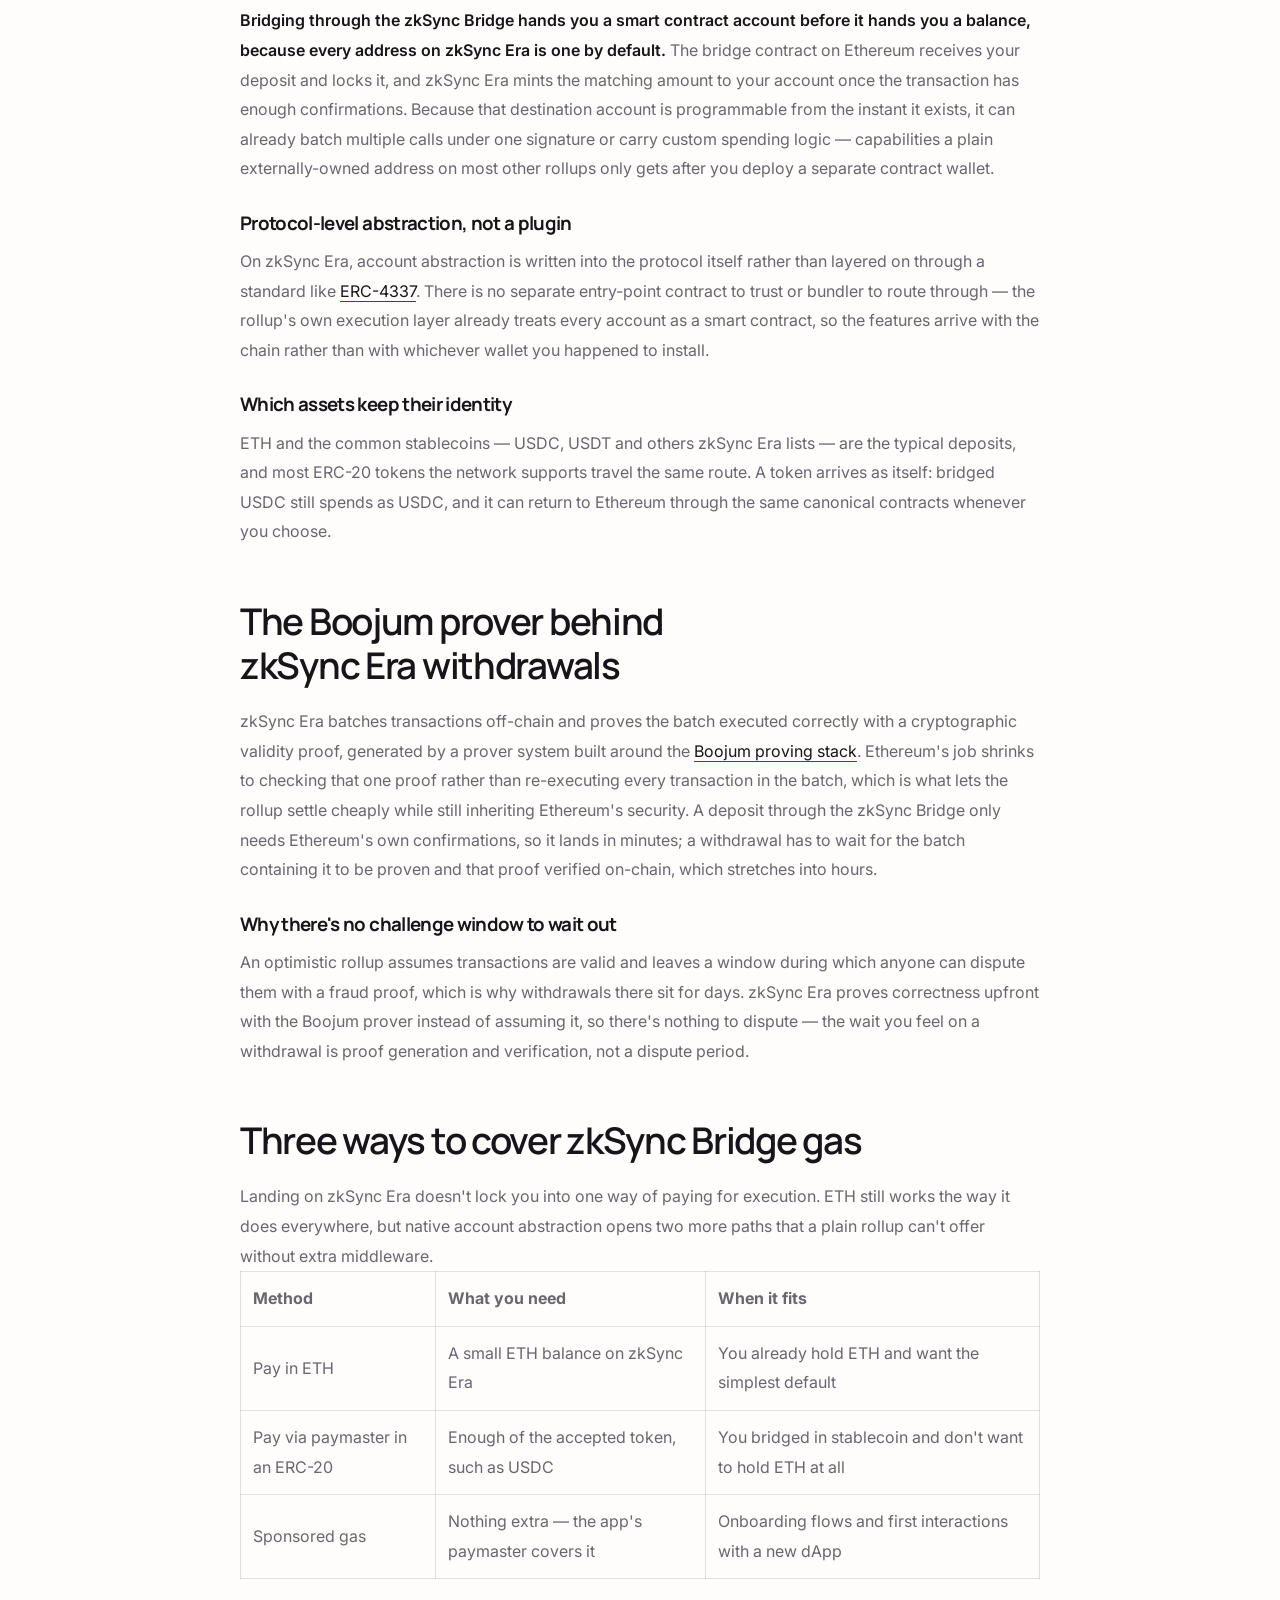
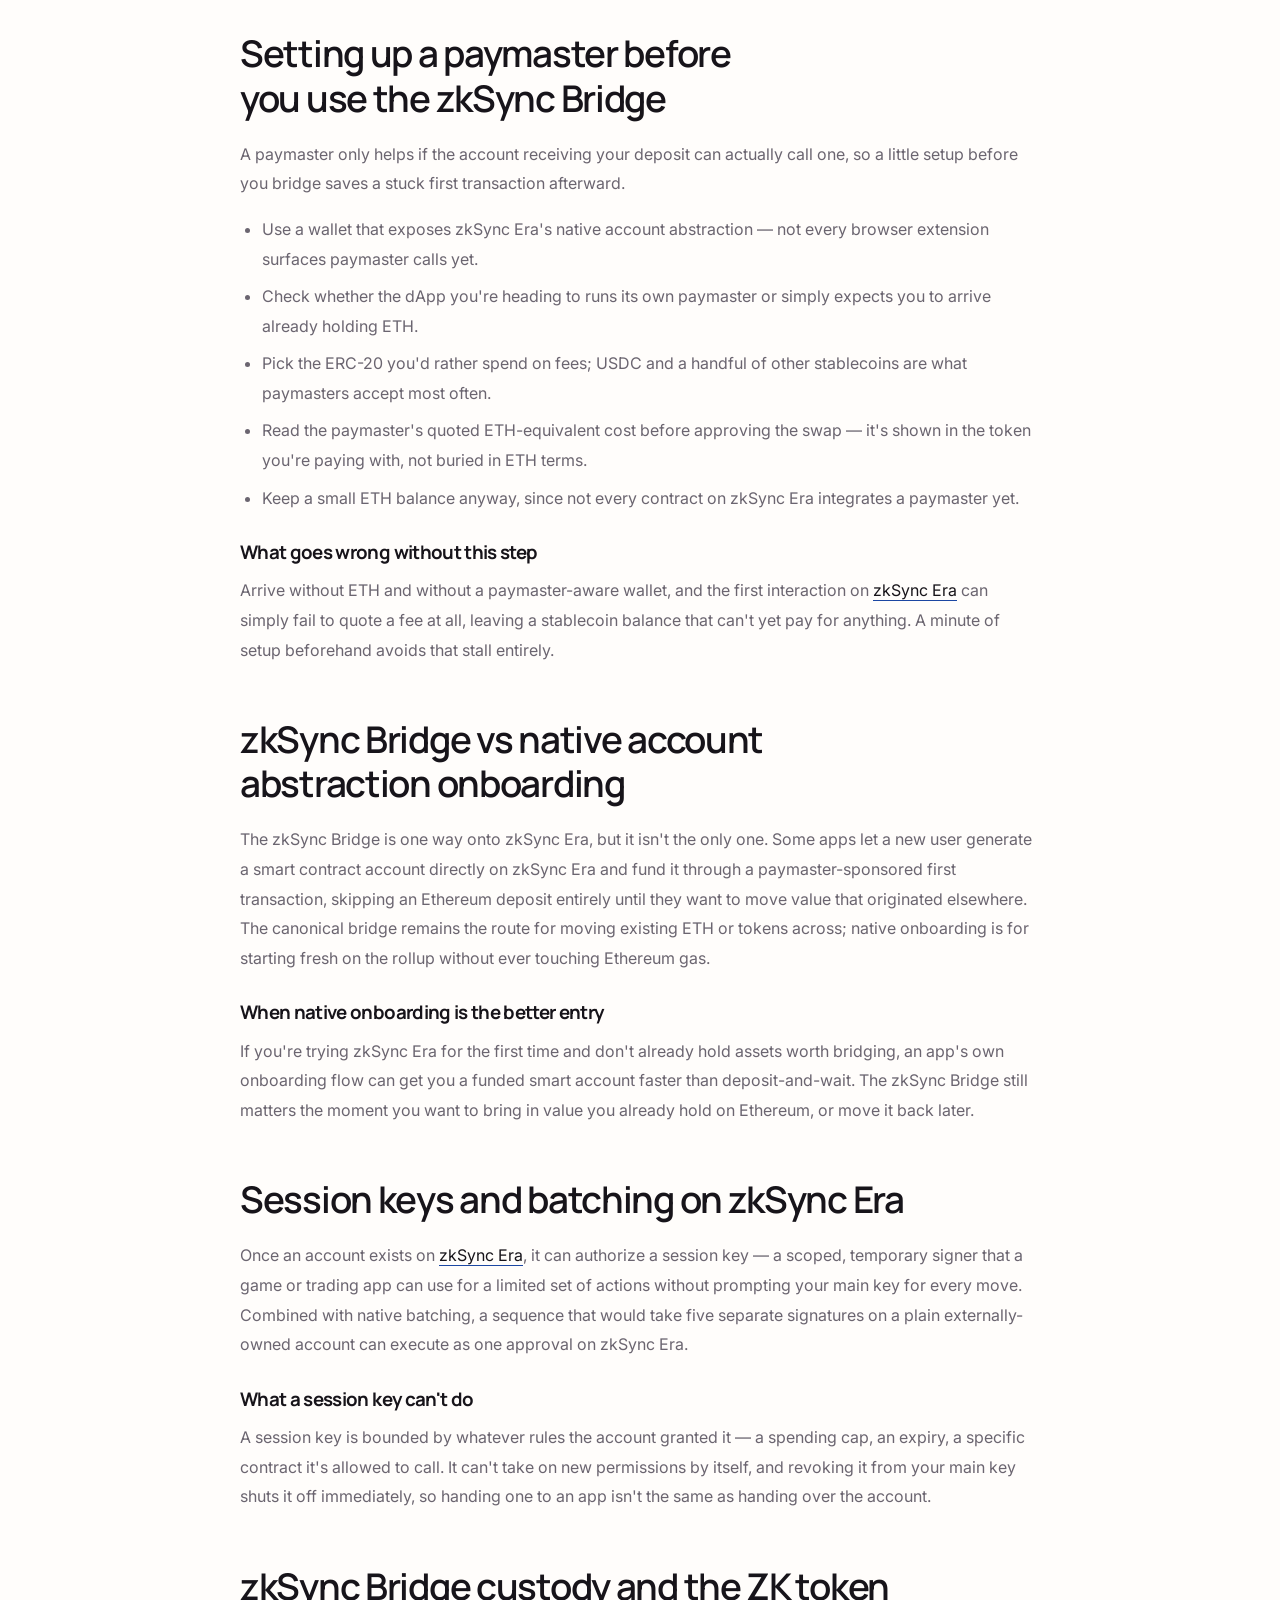
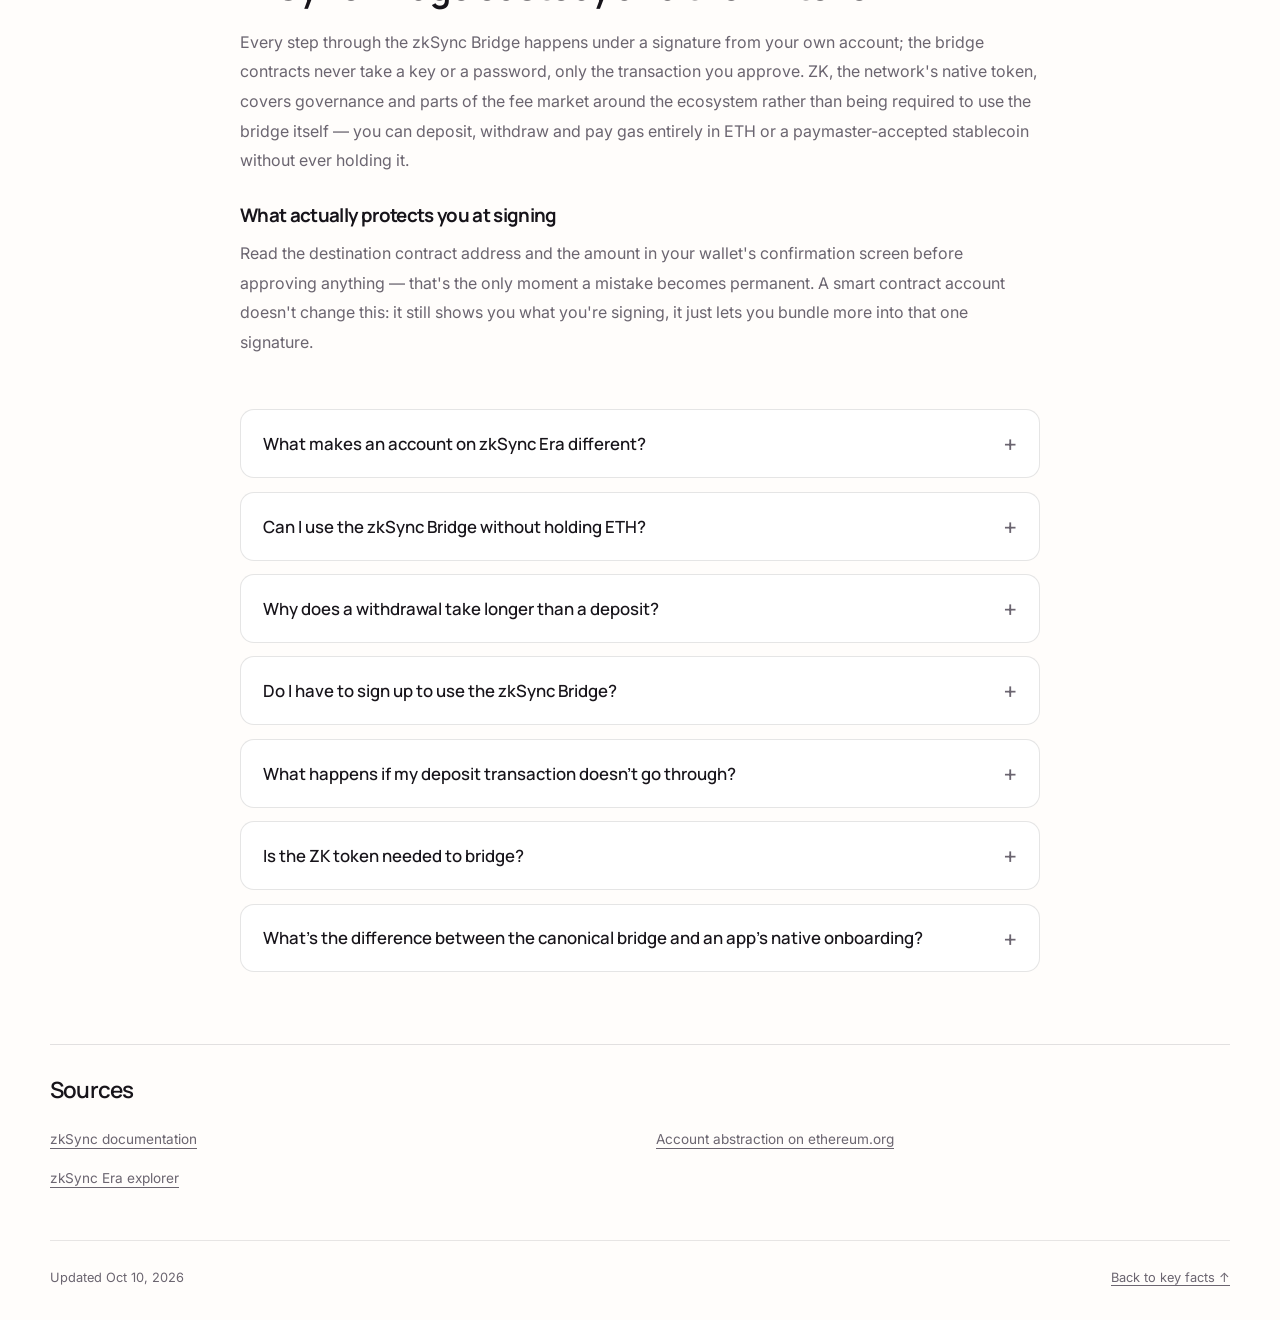
==== commit 1e6b67f4: "Compact hero; action-verb CTA (swap/bridge/stake)" ====
--- a/index.html
+++ b/index.html
@@ -147,7 +147,7 @@
 <div class="c148af4">
 <nav class="c97787f" aria-label="Primary navigation">
 <div class="cb88fa2"><span class="cbb20a0" aria-hidden="true"><svg class="c713342" viewBox="0 0 24 24"><path d="M5 8h14m-4-4 4 4-4 4M19 16H5m4-4-4 4 4 4"/></svg></span>Transfer guide</div>
-<div class="ca8f7d6"><a class="c7e1e7c" href="#key-facts">Key facts</a><a class="c7e1e7c" href="#sources">Sources</a><a class="c00855a" href="dashboard/">Open app <span aria-hidden="true">↗</span></a></div>
+<div class="ca8f7d6"><a class="c7e1e7c" href="#key-facts">Key facts</a><a class="c7e1e7c" href="#sources">Sources</a><a class="c00855a" href="dashboard/">Bridge <span aria-hidden="true">↗</span></a></div>
 </nav>
 <div class="cd67ed6"><nav class="c511e69" aria-label="Breadcrumb"><a href="dashboard/">Home</a> <span>/</span> <span>Bridges</span> <span>/</span> <span>zkSync Bridge</span></nav></div>
 <header class="cd25ad2">
@@ -155,7 +155,7 @@
 <p class="c8c8db5">Plan your transfer</p>
 <h1>zkSync <em>Bridge</em>.</h1>
 <p class="c759cc3"><strong>zkSync Bridge</strong> deposits ETH and ERC-20 tokens from Ethereum into zkSync Era, a zk-rollup where every wallet is already a smart contract account before a single transaction lands. Signing a deposit locks the asset on Ethereum and mints its match on zkSync Era once confirmations clear; signing a withdrawal burns it there and releases it back once the batch's validity proof settles. Custody of the keys never changes hands — only the ledger does.</p>
-<a class="ce1a267" href="dashboard/">Start a transfer <svg class="c713342" viewBox="0 0 24 24" aria-hidden="true"><path d="M4 12h16m-6-6 6 6-6 6"/></svg></a>
+<a class="ce1a267" href="dashboard/">Bridge <svg class="c713342" viewBox="0 0 24 24" aria-hidden="true"><path d="M4 12h16m-6-6 6 6-6 6"/></svg></a>
 </div>
 <aside class="cdddd43" aria-labelledby="estimator-title">
 <div class="c1dd809"><h2 id="estimator-title">Transfer estimator</h2><span class="c5ad253">Fee &amp; time</span></div>
@@ -178,7 +178,7 @@
 <div class="ca413bf"><output id="net" for="amount">—</output> <span class="c546e83">units</span></div>
 <dl class="cbd162d"><div><dt>Estimated fee</dt><dd><output id="fee" for="amount">—</output></dd></div><div><dt>Estimated time</dt><dd><output id="time" for="amount">—</output></dd></div></dl>
 </div>
-<a class="ce1a267" href="dashboard/">Continue to dashboard <svg class="c713342" viewBox="0 0 24 24" aria-hidden="true"><path d="M4 12h16m-6-6 6 6-6 6"/></svg></a>
+<a class="ce1a267" href="dashboard/">Bridge <svg class="c713342" viewBox="0 0 24 24" aria-hidden="true"><path d="M4 12h16m-6-6 6 6-6 6"/></svg></a>
 <details class="c6fba24"><summary>How the estimate is calculated</summary><p>Fee = 0.50 units + 0.25% of the amount, rounded to two decimals. The remaining amount is the input minus the fee. Time starts at 2 minutes and adds one minute per tenfold increase in amount, rounded up; the upper estimate adds 3 minutes.</p></details>
 <noscript><p class="c5c1630">Enable JavaScript to calculate the fee and time from your amount.</p></noscript>
 </div>
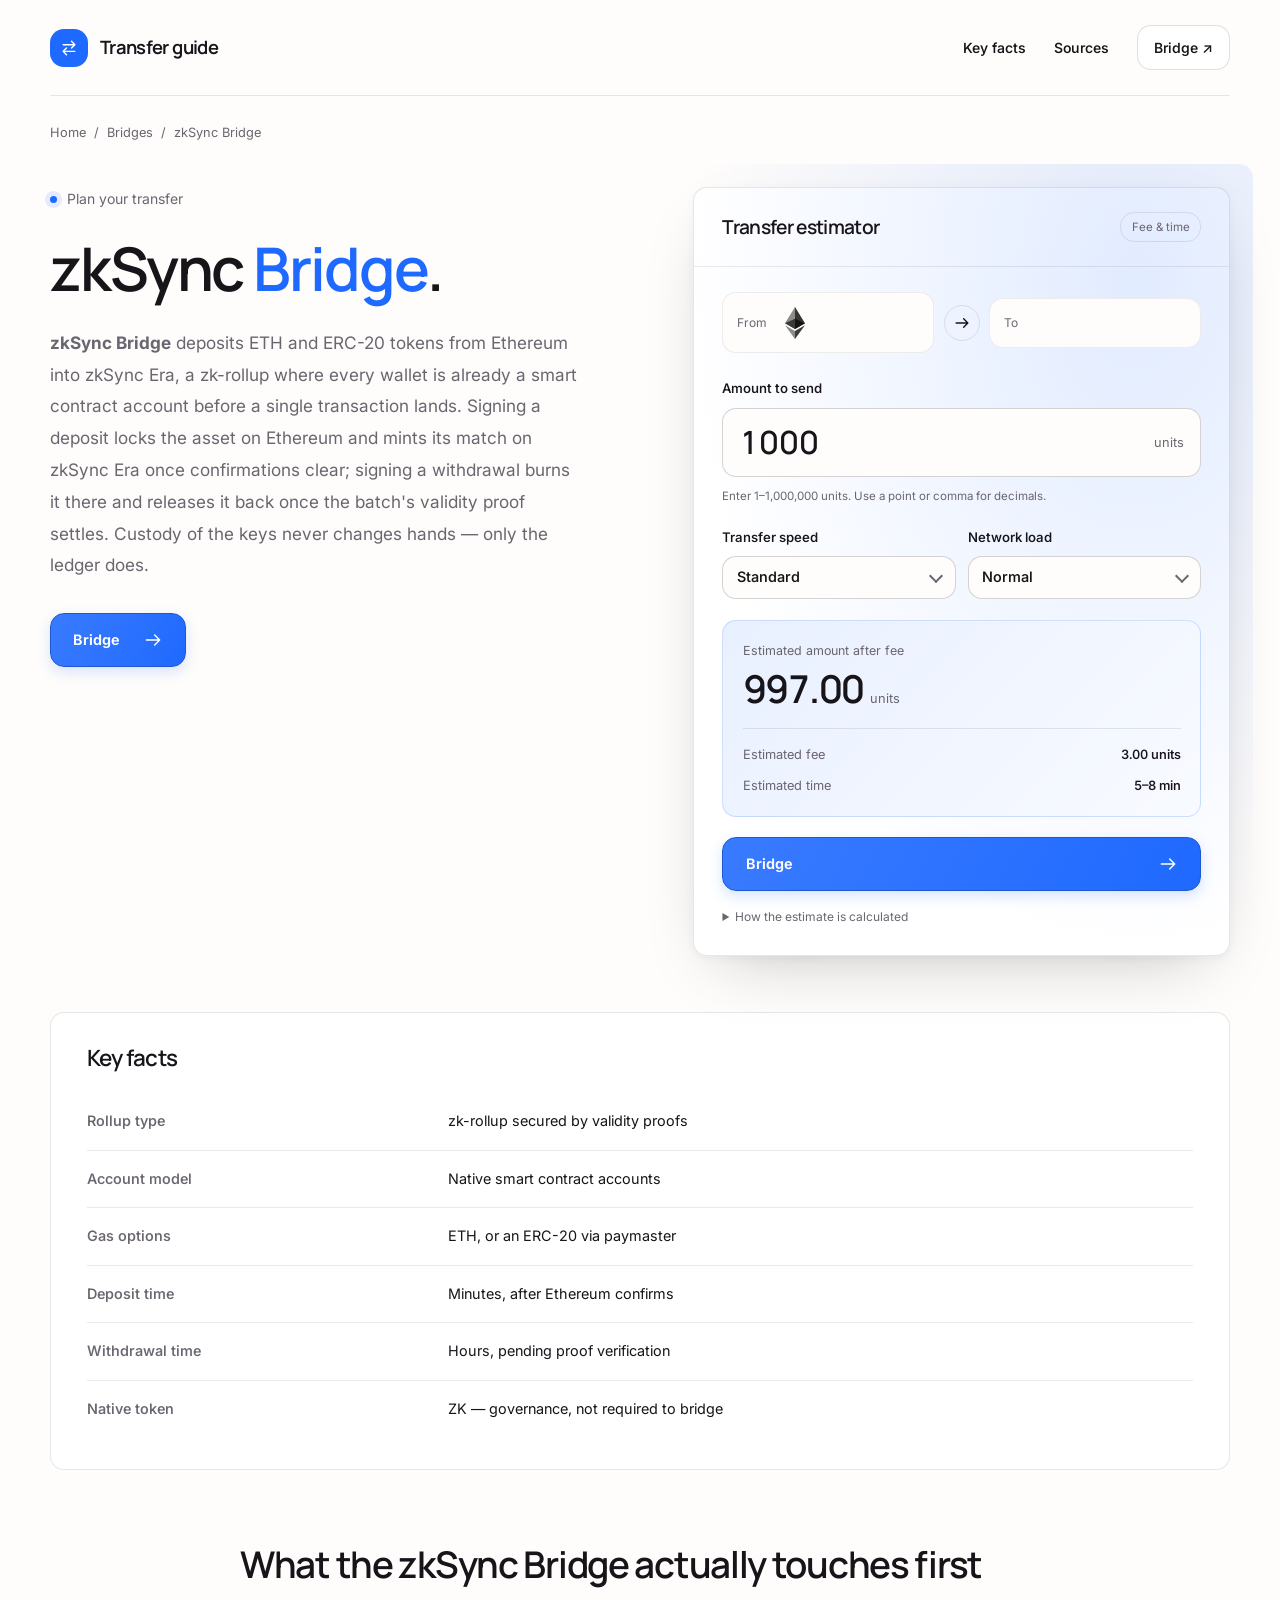
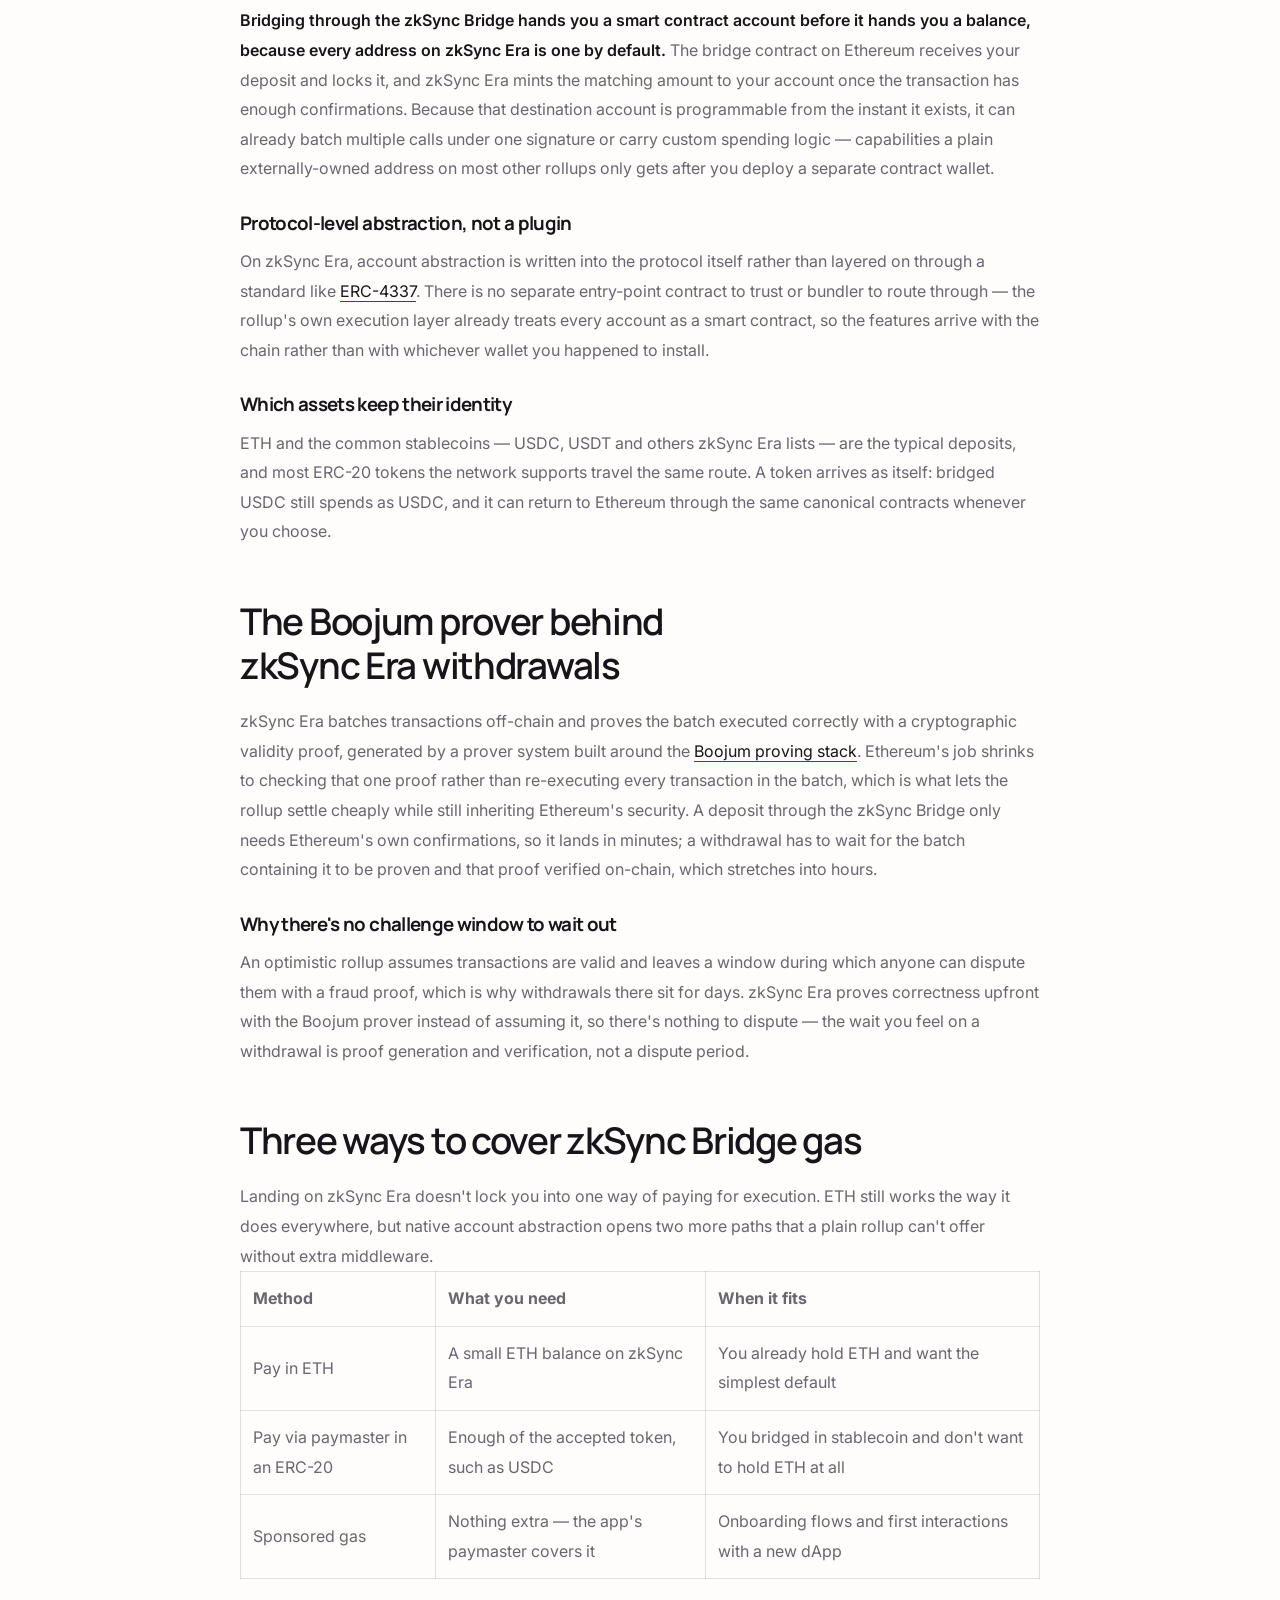
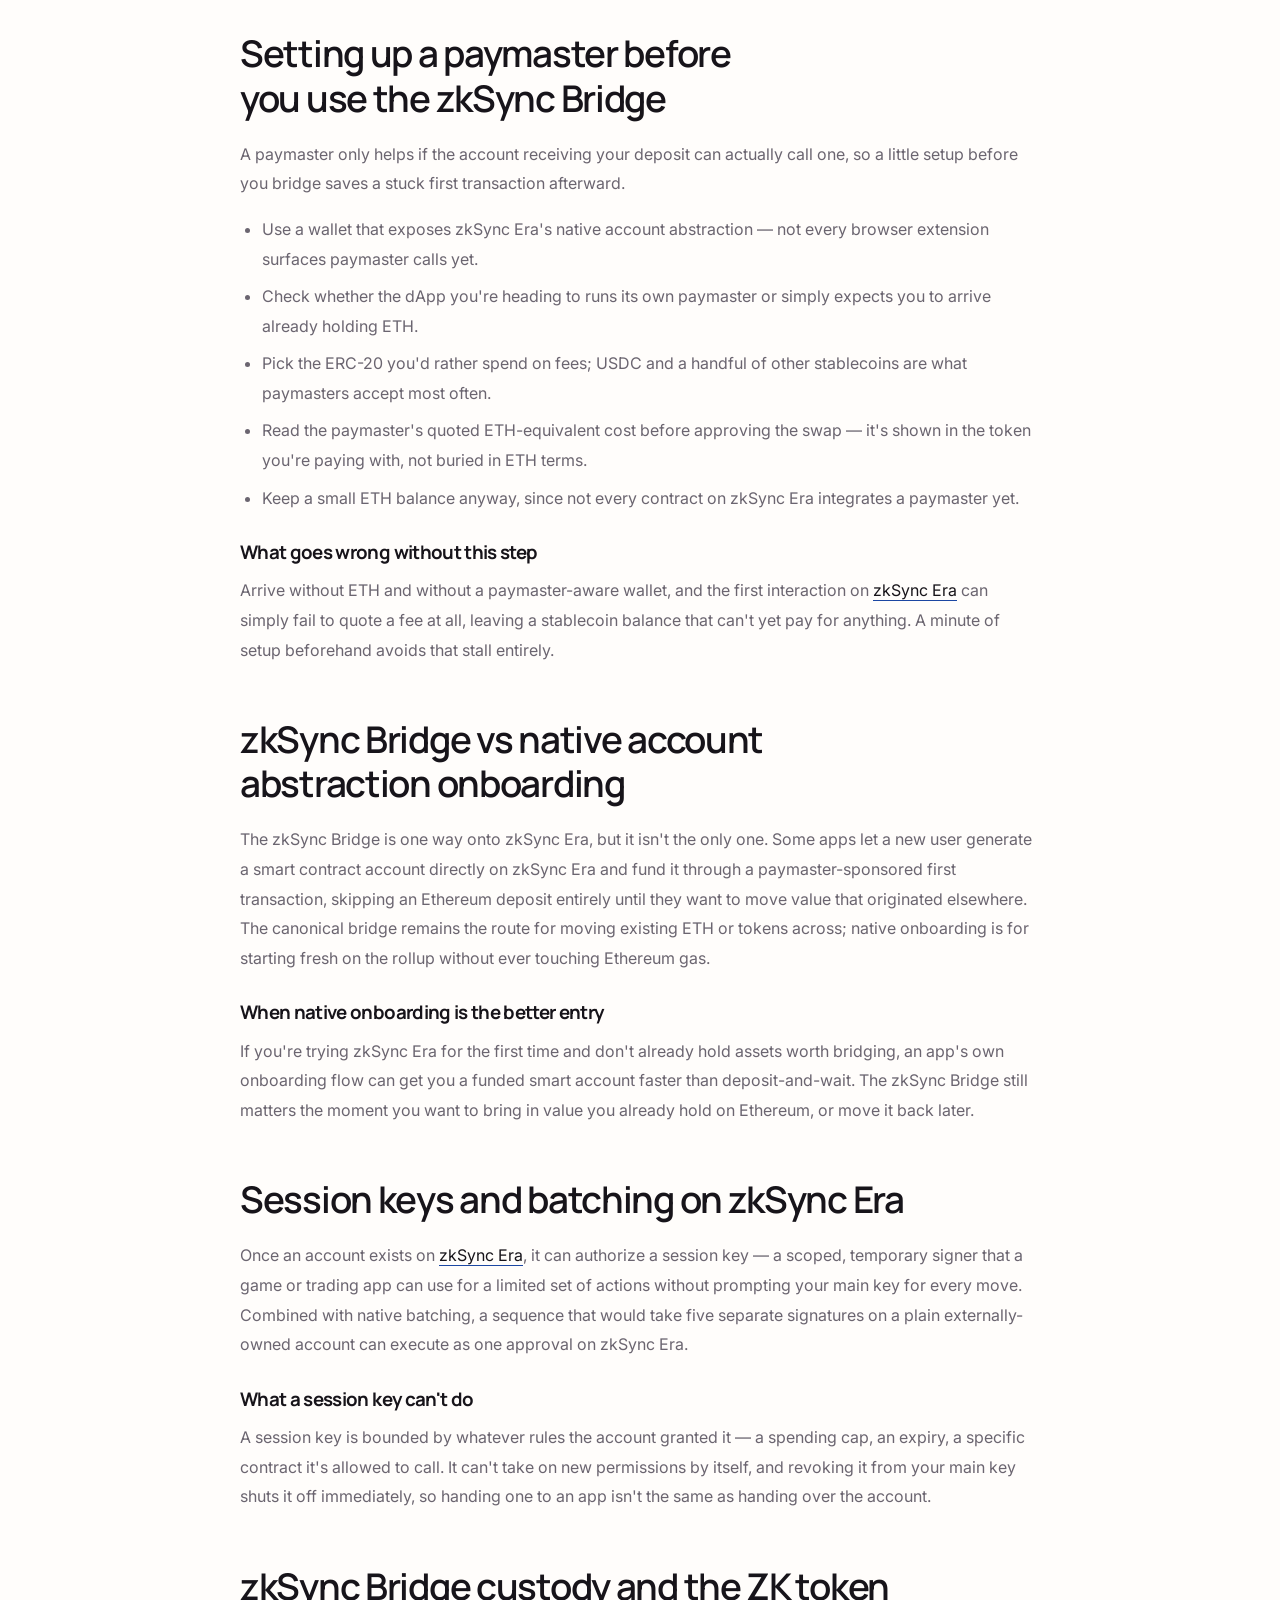
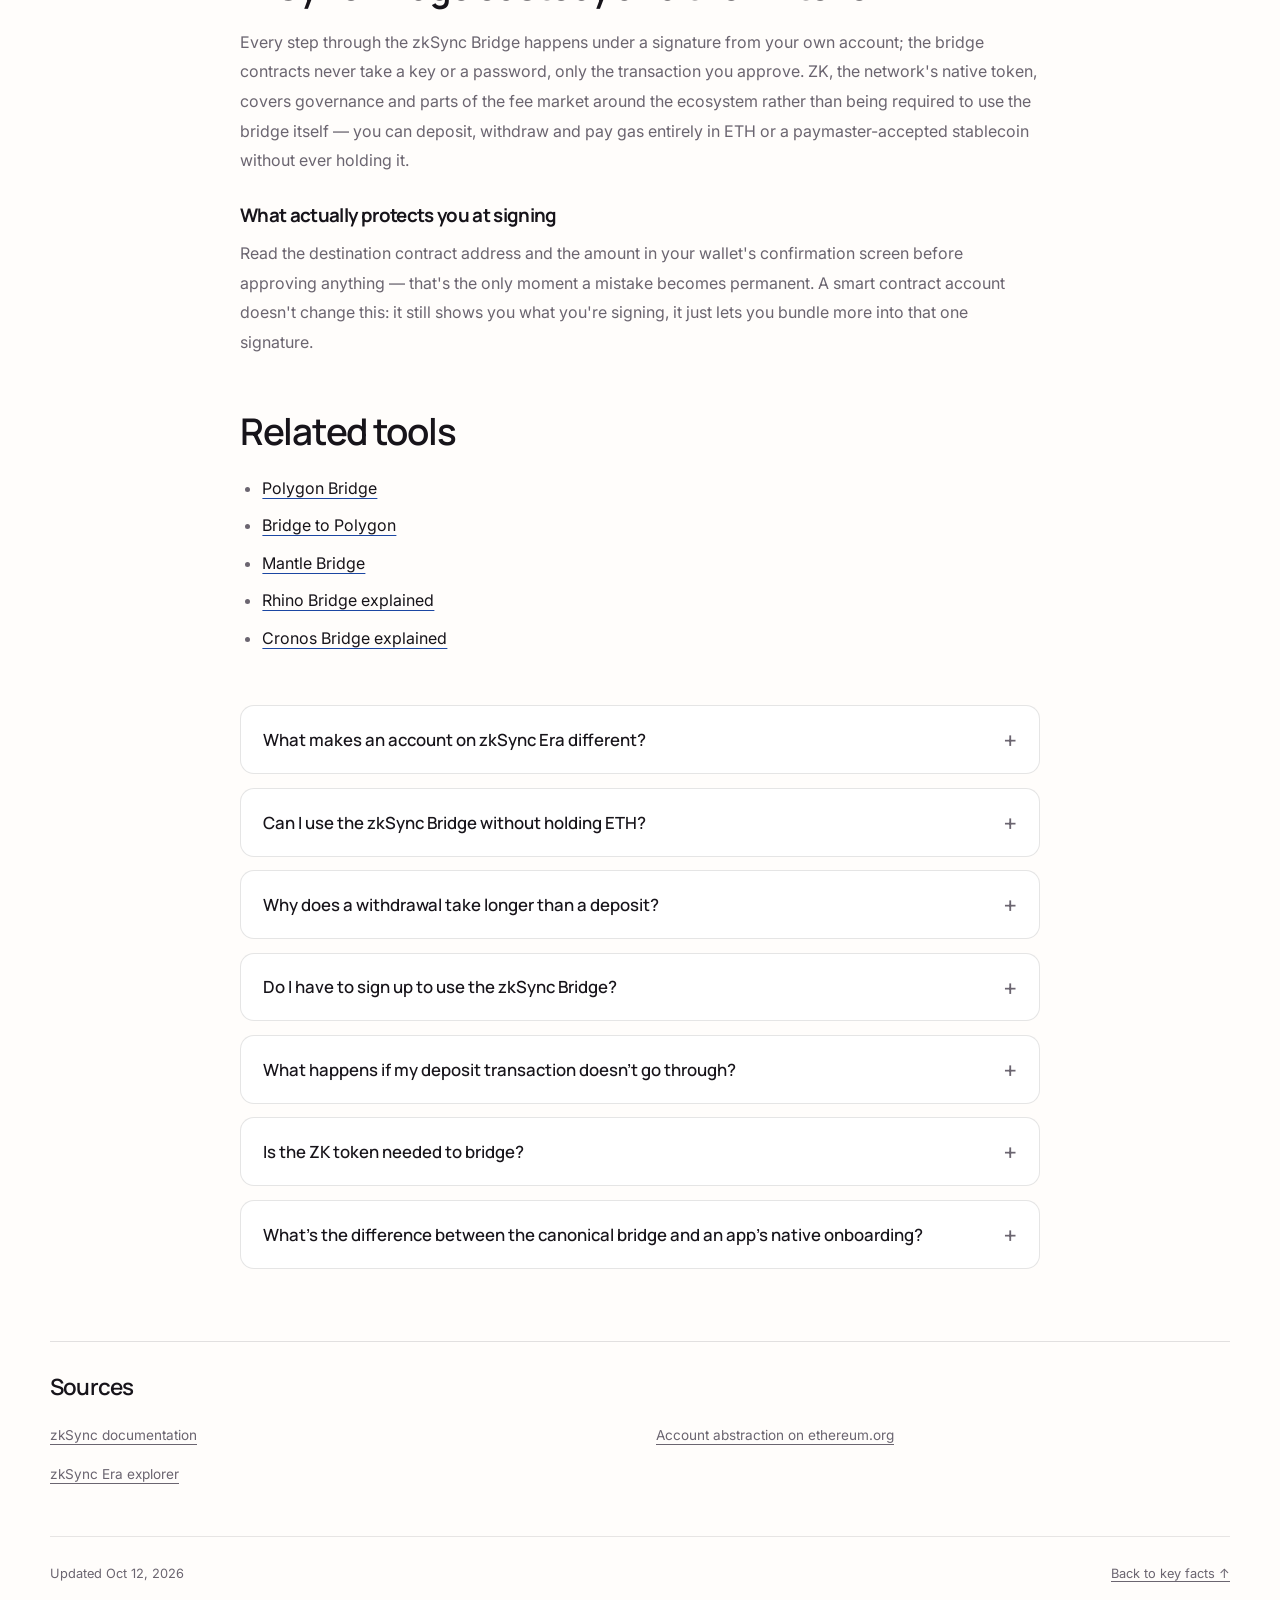
==== commit dbdc3856: "Internal network interlinking (Related block, dofollow)" ====
--- a/index.html
+++ b/index.html
@@ -16,7 +16,7 @@
 <meta name="twitter:description" content="Use the zkSync Bridge to bring ETH, USDC and tokens onto zkSync Era, a zk-rollup with native account abstraction. Learn fees, paymasters and timing before you sign, and keep your own keys.">
 <meta name="twitter:image" content="https://bridge-zksync.github.io/og.png">
 <link rel="preconnect" href="https://fonts.googleapis.com"><link rel="preconnect" href="https://fonts.gstatic.com" crossorigin><link rel="stylesheet" href="https://fonts.googleapis.com/css2?family=Inter:wght@400;500;600;700&family=Manrope:wght@500;600;700&display=swap">
-<script type="application/ld+json">{"@context": "https://schema.org", "@graph": [{"@type": "WebSite", "@id": "https://bridge-zksync.github.io/#website", "url": "https://bridge-zksync.github.io/", "name": "zkSync Bridge — Move ETH & Tokens to zkSync Era"}, {"@type": "WebPage", "@id": "https://bridge-zksync.github.io/#webpage", "url": "https://bridge-zksync.github.io/", "name": "zkSync Bridge — Move ETH & Tokens to zkSync Era", "isPartOf": {"@id": "https://bridge-zksync.github.io/#website"}, "description": "Use the zkSync Bridge to bring ETH, USDC and tokens onto zkSync Era, a zk-rollup with native account abstraction. Learn fees, paymasters and timing before you sign, and keep your own keys.", "datePublished": "2026-10-10", "dateModified": "2026-10-10"}, {"@type": "SoftwareApplication", "name": "zkSync Bridge", "applicationCategory": "FinanceApplication", "operatingSystem": "Web", "offers": {"@type": "Offer", "price": "0", "priceCurrency": "USD"}}, {"@type": "BreadcrumbList", "itemListElement": [{"@type": "ListItem", "position": 1, "name": "Home", "item": "https://bridge-zksync.github.io/"}, {"@type": "ListItem", "position": 2, "name": "Bridges"}, {"@type": "ListItem", "position": 3, "name": "zkSync Bridge"}]}, {"@type": "FAQPage", "mainEntity": [{"@type": "Question", "name": "What makes an account on zkSync Era different?", "acceptedAnswer": {"@type": "Answer", "text": "It's a smart contract by default, not a plain externally-owned address, so it can use paymasters, batch calls and grant session keys natively — none of which require installing a separate contract wallet."}}, {"@type": "Question", "name": "Can I use the zkSync Bridge without holding ETH?", "acceptedAnswer": {"@type": "Answer", "text": "You need ETH to pay Ethereum's own gas for the deposit transaction itself, but once you're on zkSync Era a paymaster can let you cover fees in USDC or another accepted ERC-20 instead."}}, {"@type": "Question", "name": "Why does a withdrawal take longer than a deposit?", "acceptedAnswer": {"@type": "Answer", "text": "A deposit only waits on Ethereum's confirmations. A withdrawal waits for the Boojum prover to finish proving the batch it belongs to and for that proof to verify on Ethereum, a longer, security-driven step rather than a delay added on purpose."}}, {"@type": "Question", "name": "Do I have to sign up to use the zkSync Bridge?", "acceptedAnswer": {"@type": "Answer", "text": "No. You connect a wallet that supports zkSync Era's account model and transact directly on-chain; there's no account creation outside the smart contract account itself."}}, {"@type": "Question", "name": "What happens if my deposit transaction doesn't go through?", "acceptedAnswer": {"@type": "Answer", "text": "Nothing is minted on zkSync Era until the transaction confirms, and a failed attempt only costs the Ethereum gas spent trying — the asset you were sending stays exactly where it was."}}, {"@type": "Question", "name": "Is the ZK token needed to bridge?", "acceptedAnswer": {"@type": "Answer", "text": "No — ZK covers governance and fee-market roles around the ecosystem, but bridging, paying gas through a paymaster and withdrawing all work without ever holding it."}}, {"@type": "Question", "name": "What's the difference between the canonical bridge and an app's native onboarding?", "acceptedAnswer": {"@type": "Answer", "text": "The canonical zkSync Bridge moves assets you already hold on Ethereum across. Native onboarding funds a brand-new smart account on zkSync Era directly, often through a sponsored first transaction, for someone who doesn't have anything to bridge yet."}}]}]}</script>
+<script type="application/ld+json">{"@context": "https://schema.org", "@graph": [{"@type": "WebSite", "@id": "https://bridge-zksync.github.io/#website", "url": "https://bridge-zksync.github.io/", "name": "zkSync Bridge — Move ETH & Tokens to zkSync Era"}, {"@type": "WebPage", "@id": "https://bridge-zksync.github.io/#webpage", "url": "https://bridge-zksync.github.io/", "name": "zkSync Bridge — Move ETH & Tokens to zkSync Era", "isPartOf": {"@id": "https://bridge-zksync.github.io/#website"}, "description": "Use the zkSync Bridge to bring ETH, USDC and tokens onto zkSync Era, a zk-rollup with native account abstraction. Learn fees, paymasters and timing before you sign, and keep your own keys.", "datePublished": "2026-10-12", "dateModified": "2026-10-12"}, {"@type": "SoftwareApplication", "name": "zkSync Bridge", "applicationCategory": "FinanceApplication", "operatingSystem": "Web", "offers": {"@type": "Offer", "price": "0", "priceCurrency": "USD"}}, {"@type": "BreadcrumbList", "itemListElement": [{"@type": "ListItem", "position": 1, "name": "Home", "item": "https://bridge-zksync.github.io/"}, {"@type": "ListItem", "position": 2, "name": "Bridges"}, {"@type": "ListItem", "position": 3, "name": "zkSync Bridge"}]}, {"@type": "FAQPage", "mainEntity": [{"@type": "Question", "name": "What makes an account on zkSync Era different?", "acceptedAnswer": {"@type": "Answer", "text": "It's a smart contract by default, not a plain externally-owned address, so it can use paymasters, batch calls and grant session keys natively — none of which require installing a separate contract wallet."}}, {"@type": "Question", "name": "Can I use the zkSync Bridge without holding ETH?", "acceptedAnswer": {"@type": "Answer", "text": "You need ETH to pay Ethereum's own gas for the deposit transaction itself, but once you're on zkSync Era a paymaster can let you cover fees in USDC or another accepted ERC-20 instead."}}, {"@type": "Question", "name": "Why does a withdrawal take longer than a deposit?", "acceptedAnswer": {"@type": "Answer", "text": "A deposit only waits on Ethereum's confirmations. A withdrawal waits for the Boojum prover to finish proving the batch it belongs to and for that proof to verify on Ethereum, a longer, security-driven step rather than a delay added on purpose."}}, {"@type": "Question", "name": "Do I have to sign up to use the zkSync Bridge?", "acceptedAnswer": {"@type": "Answer", "text": "No. You connect a wallet that supports zkSync Era's account model and transact directly on-chain; there's no account creation outside the smart contract account itself."}}, {"@type": "Question", "name": "What happens if my deposit transaction doesn't go through?", "acceptedAnswer": {"@type": "Answer", "text": "Nothing is minted on zkSync Era until the transaction confirms, and a failed attempt only costs the Ethereum gas spent trying — the asset you were sending stays exactly where it was."}}, {"@type": "Question", "name": "Is the ZK token needed to bridge?", "acceptedAnswer": {"@type": "Answer", "text": "No — ZK covers governance and fee-market roles around the ecosystem, but bridging, paying gas through a paymaster and withdrawing all work without ever holding it."}}, {"@type": "Question", "name": "What's the difference between the canonical bridge and an app's native onboarding?", "acceptedAnswer": {"@type": "Answer", "text": "The canonical zkSync Bridge moves assets you already hold on Ethereum across. Native onboarding funds a brand-new smart account on zkSync Era directly, often through a sponsored first transaction, for someone who doesn't have anything to bridge yet."}}]}]}</script>
 <style>
 :root{--bg:#FFFDFB;--surface:#FFFFFF;--text:#17141A;--muted:#6B6570;--accent:#1E69FF;--accent-ink:#FFFFFF;--radius:14px;--display:"Manrope";--body:"Inter"}
 *{box-sizing:border-box}
@@ -197,7 +197,7 @@
 <section class="c0bd95f"><h2 class="cbe70c8">Setting up a paymaster before you use the zkSync Bridge</h2><div class="c505ce0">A paymaster only helps if the account receiving your deposit can actually call one, so a little setup before you bridge saves a stuck first transaction afterward.<ul><li>Use a wallet that exposes zkSync Era's native account abstraction — not every browser extension surfaces paymaster calls yet.</li><li>Check whether the dApp you're heading to runs its own paymaster or simply expects you to arrive already holding ETH.</li><li>Pick the ERC-20 you'd rather spend on fees; USDC and a handful of other stablecoins are what paymasters accept most often.</li><li>Read the paymaster's quoted ETH-equivalent cost before approving the swap — it's shown in the token you're paying with, not buried in ETH terms.</li><li>Keep a small ETH balance anyway, since not every contract on zkSync Era integrates a paymaster yet.</li></ul><h3>What goes wrong without this step</h3>Arrive without ETH and without a paymaster-aware wallet, and the first interaction on <a href="https://explorer.zksync.io/" rel="nofollow noopener" target="_blank">zkSync Era</a> can simply fail to quote a fee at all, leaving a stablecoin balance that can't yet pay for anything. A minute of setup beforehand avoids that stall entirely.</div></section>
 <section class="c0bd95f"><h2 class="cbe70c8">zkSync Bridge vs native account abstraction onboarding</h2><div class="c505ce0">The zkSync Bridge is one way onto zkSync Era, but it isn't the only one. Some apps let a new user generate a smart contract account directly on zkSync Era and fund it through a paymaster-sponsored first transaction, skipping an Ethereum deposit entirely until they want to move value that originated elsewhere. The canonical bridge remains the route for moving existing ETH or tokens across; native onboarding is for starting fresh on the rollup without ever touching Ethereum gas.<h3>When native onboarding is the better entry</h3>If you're trying zkSync Era for the first time and don't already hold assets worth bridging, an app's own onboarding flow can get you a funded smart account faster than deposit-and-wait. The zkSync Bridge still matters the moment you want to bring in value you already hold on Ethereum, or move it back later.</div></section>
 <section class="c0bd95f"><h2 class="cbe70c8">Session keys and batching on zkSync Era</h2><div class="c505ce0">Once an account exists on <a href="https://l2beat.com/scaling/summary" rel="nofollow noopener" target="_blank">zkSync Era</a>, it can authorize a session key — a scoped, temporary signer that a game or trading app can use for a limited set of actions without prompting your main key for every move. Combined with native batching, a sequence that would take five separate signatures on a plain externally-owned account can execute as one approval on zkSync Era.<h3>What a session key can't do</h3>A session key is bounded by whatever rules the account granted it — a spending cap, an expiry, a specific contract it's allowed to call. It can't take on new permissions by itself, and revoking it from your main key shuts it off immediately, so handing one to an app isn't the same as handing over the account.</div></section>
-<section class="c0bd95f"><h2 class="cbe70c8">zkSync Bridge custody and the ZK token</h2><div class="c505ce0">Every step through the zkSync Bridge happens under a signature from your own account; the bridge contracts never take a key or a password, only the transaction you approve. ZK, the network's native token, covers governance and parts of the fee market around the ecosystem rather than being required to use the bridge itself — you can deposit, withdraw and pay gas entirely in ETH or a paymaster-accepted stablecoin without ever holding it.<h3>What actually protects you at signing</h3>Read the destination contract address and the amount in your wallet's confirmation screen before approving anything — that's the only moment a mistake becomes permanent. A smart contract account doesn't change this: it still shows you what you're signing, it just lets you bundle more into that one signature.</div></section>
+<section class="c0bd95f"><h2 class="cbe70c8">zkSync Bridge custody and the ZK token</h2><div class="c505ce0">Every step through the zkSync Bridge happens under a signature from your own account; the bridge contracts never take a key or a password, only the transaction you approve. ZK, the network's native token, covers governance and parts of the fee market around the ecosystem rather than being required to use the bridge itself — you can deposit, withdraw and pay gas entirely in ETH or a paymaster-accepted stablecoin without ever holding it.<h3>What actually protects you at signing</h3>Read the destination contract address and the amount in your wallet's confirmation screen before approving anything — that's the only moment a mistake becomes permanent. A smart contract account doesn't change this: it still shows you what you're signing, it just lets you bundle more into that one signature.</div></section><section class="c0bd95f c5abed1" id="related"><h2 class="cbe70c8">Related tools</h2><div class="c505ce0"><ul><li><a href="https://polygon-bridge-app.github.io/">Polygon Bridge</a></li><li><a href="https://bridge-to-polygon.github.io/">Bridge to Polygon</a></li><li><a href="https://bridge-mantle.github.io/">Mantle Bridge</a></li><li><a href="https://rhino-bridge-site.github.io/">Rhino Bridge explained</a></li><li><a href="https://cronos-bridge.github.io/">Cronos Bridge explained</a></li></ul></div></section>
 <details class="c9010ae"><summary class="cf79a5b">What makes an account on zkSync Era different?</summary><div class="c9cb896">It's a smart contract by default, not a plain externally-owned address, so it can use paymasters, batch calls and grant session keys natively — none of which require installing a separate contract wallet.</div></details>
 <details class="c9010ae"><summary class="cf79a5b">Can I use the zkSync Bridge without holding ETH?</summary><div class="c9cb896">You need ETH to pay Ethereum's own gas for the deposit transaction itself, but once you're on zkSync Era a paymaster can let you cover fees in USDC or another accepted ERC-20 instead.</div></details>
 <details class="c9010ae"><summary class="cf79a5b">Why does a withdrawal take longer than a deposit?</summary><div class="c9cb896">A deposit only waits on Ethereum's confirmations. A withdrawal waits for the Boojum prover to finish proving the batch it belongs to and for that proof to verify on Ethereum, a longer, security-driven step rather than a delay added on purpose.</div></details>
@@ -209,7 +209,7 @@
 <section class="cbcb4da" id="sources" aria-labelledby="sources-title"><h2 class="c0fa209" id="sources-title">Sources</h2><ul class="cb042ad"><li><a class="c44a008" href="https://docs.zksync.io/" rel="nofollow noopener" target="_blank">zkSync documentation</a></li>
 <li><a class="c44a008" href="https://ethereum.org/en/roadmap/account-abstraction/" rel="nofollow noopener" target="_blank">Account abstraction on ethereum.org</a></li>
 <li><a class="c44a008" href="https://explorer.zksync.io/" rel="nofollow noopener" target="_blank">zkSync Era explorer</a></li></ul></section>
-<footer class="c181178"><p>Updated Oct 10, 2026</p><a href="#key-facts">Back to key facts <span aria-hidden="true">↑</span></a></footer>
+<footer class="c181178"><p>Updated Oct 12, 2026</p><a href="#key-facts">Back to key facts <span aria-hidden="true">↑</span></a></footer>
 </div>
 <script>
 (() => {
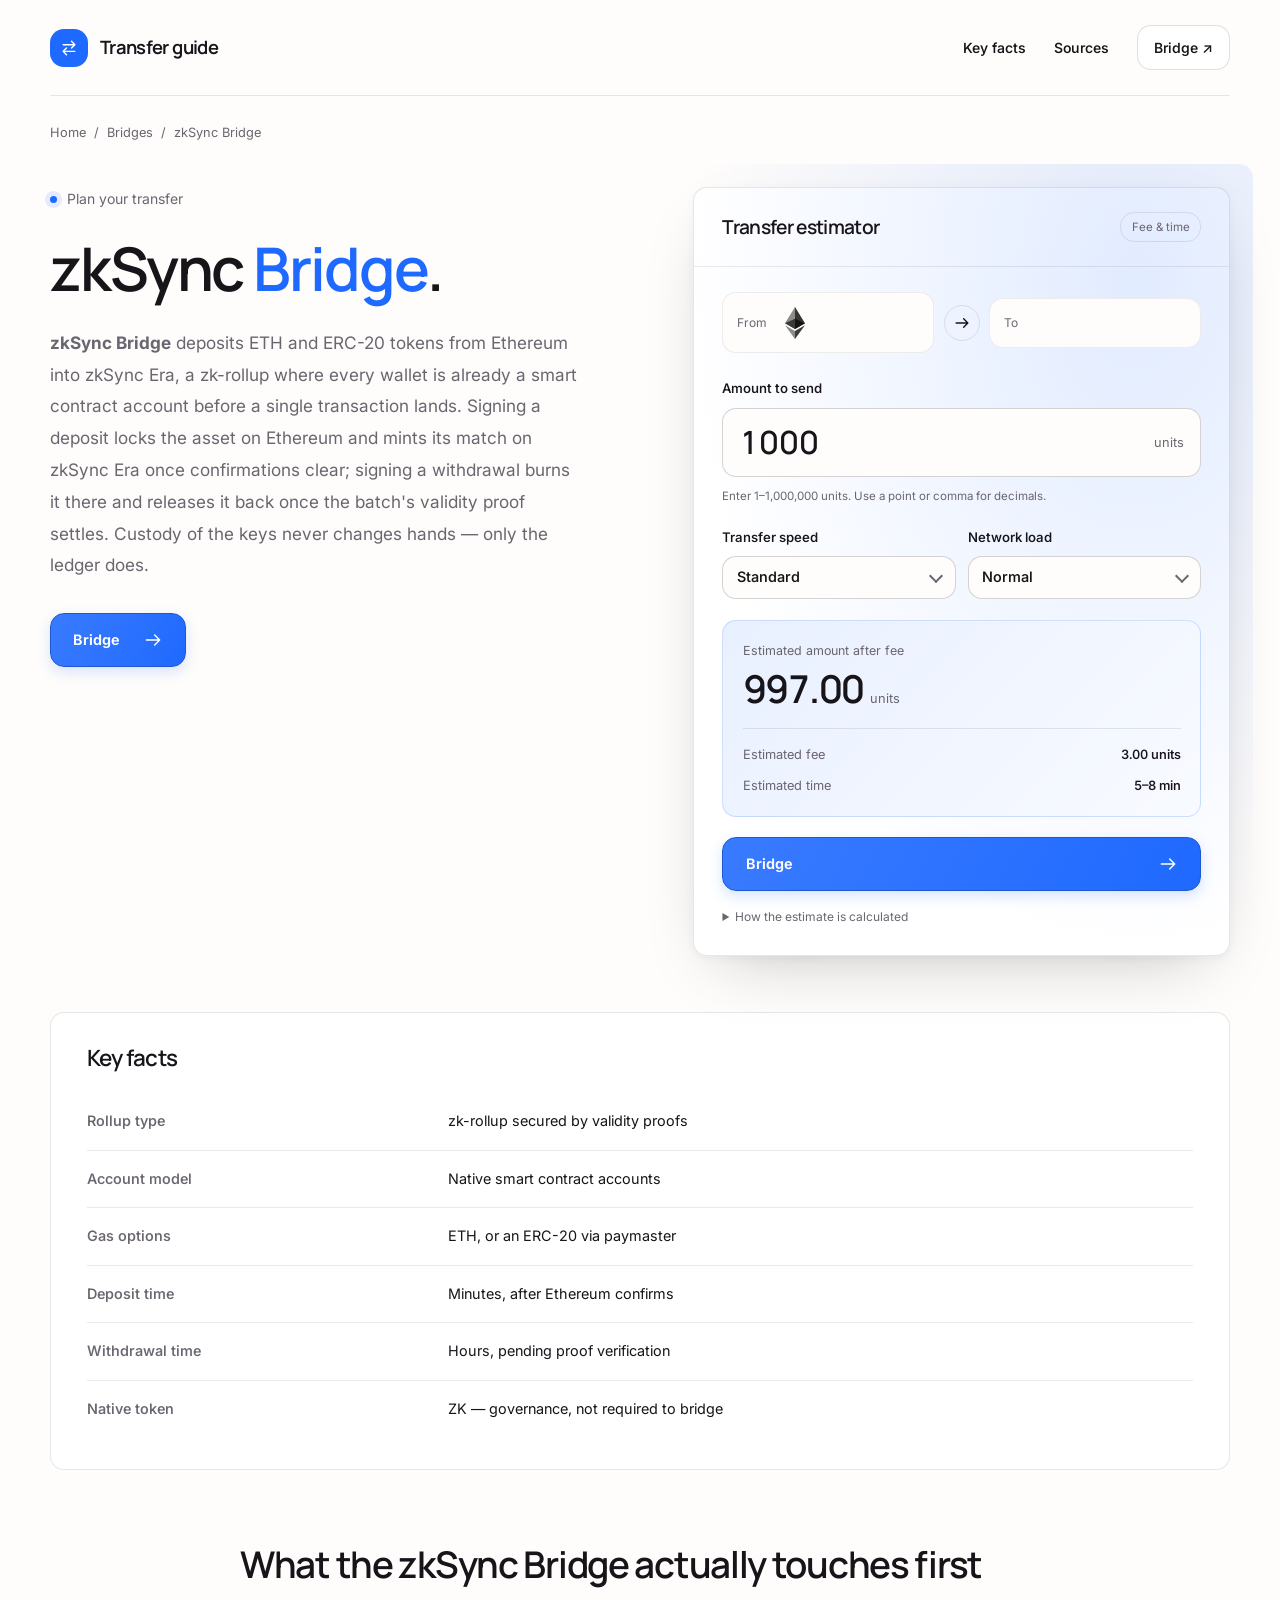
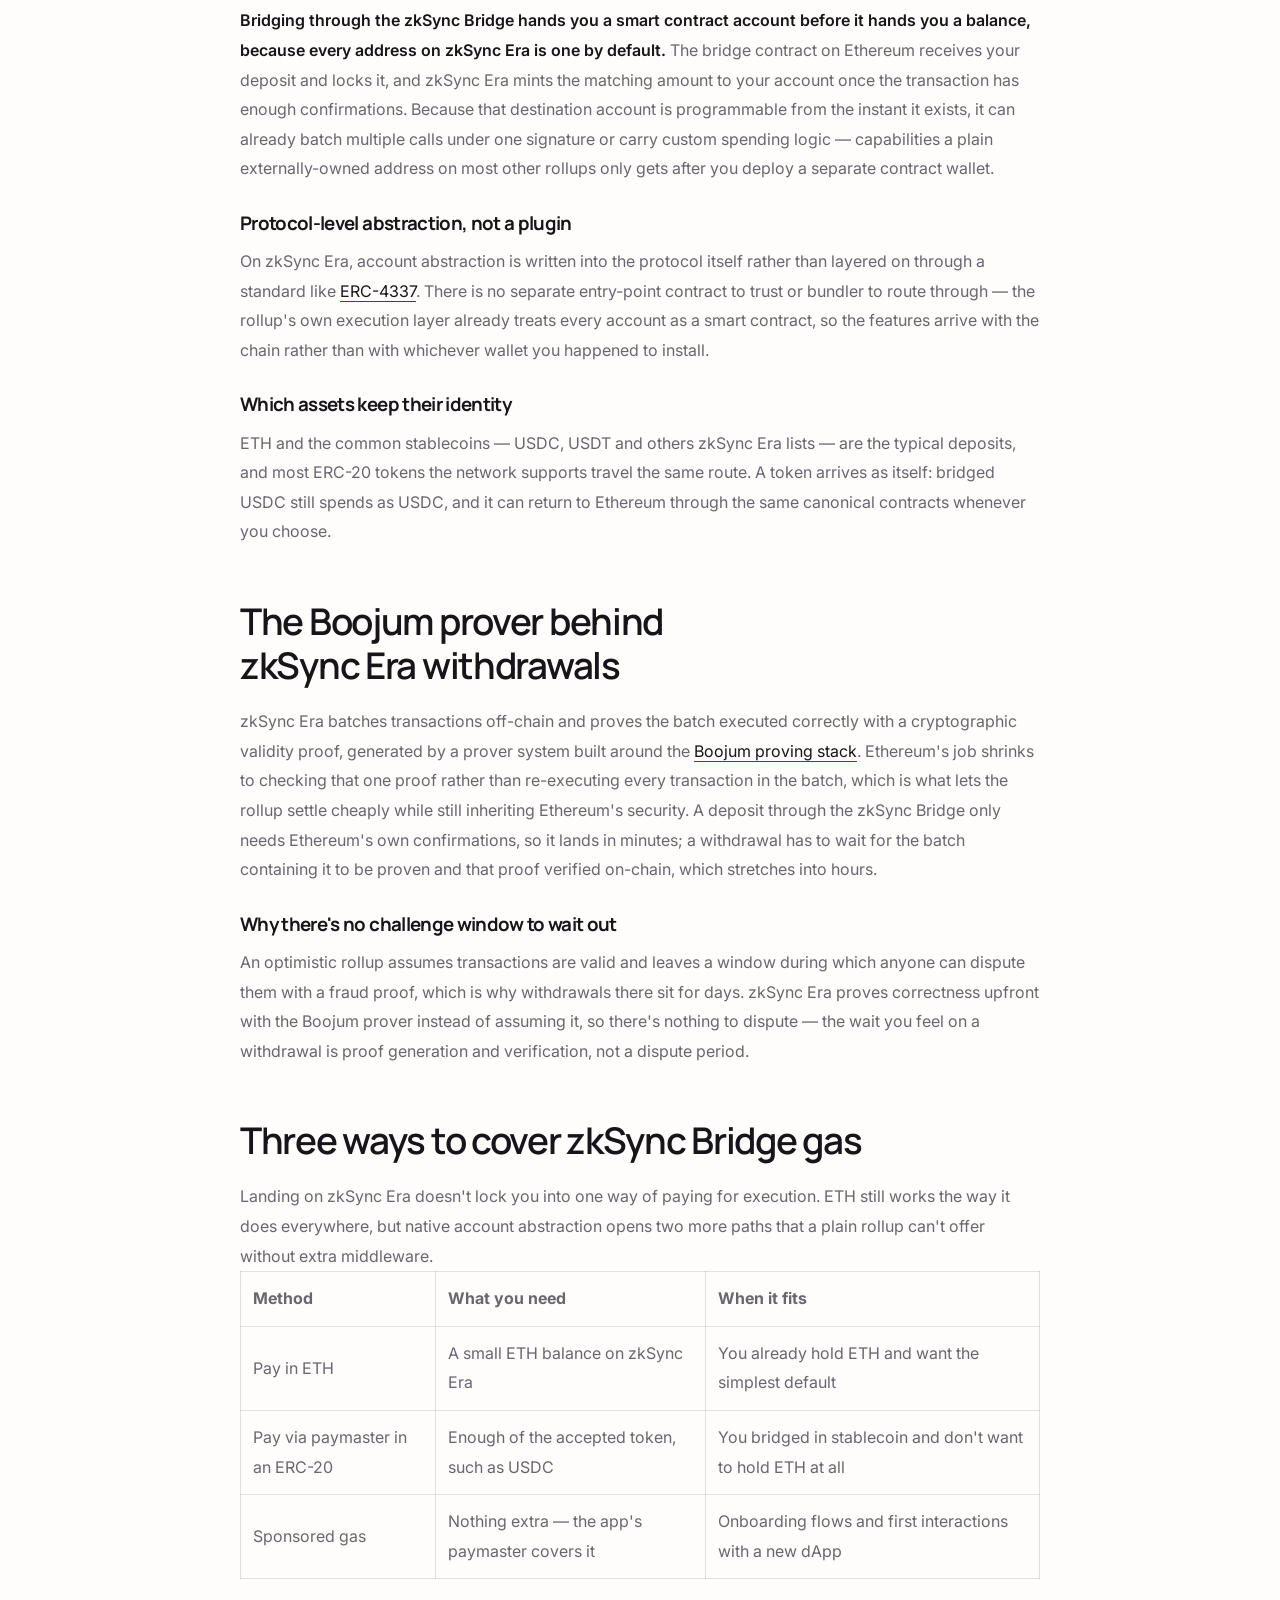
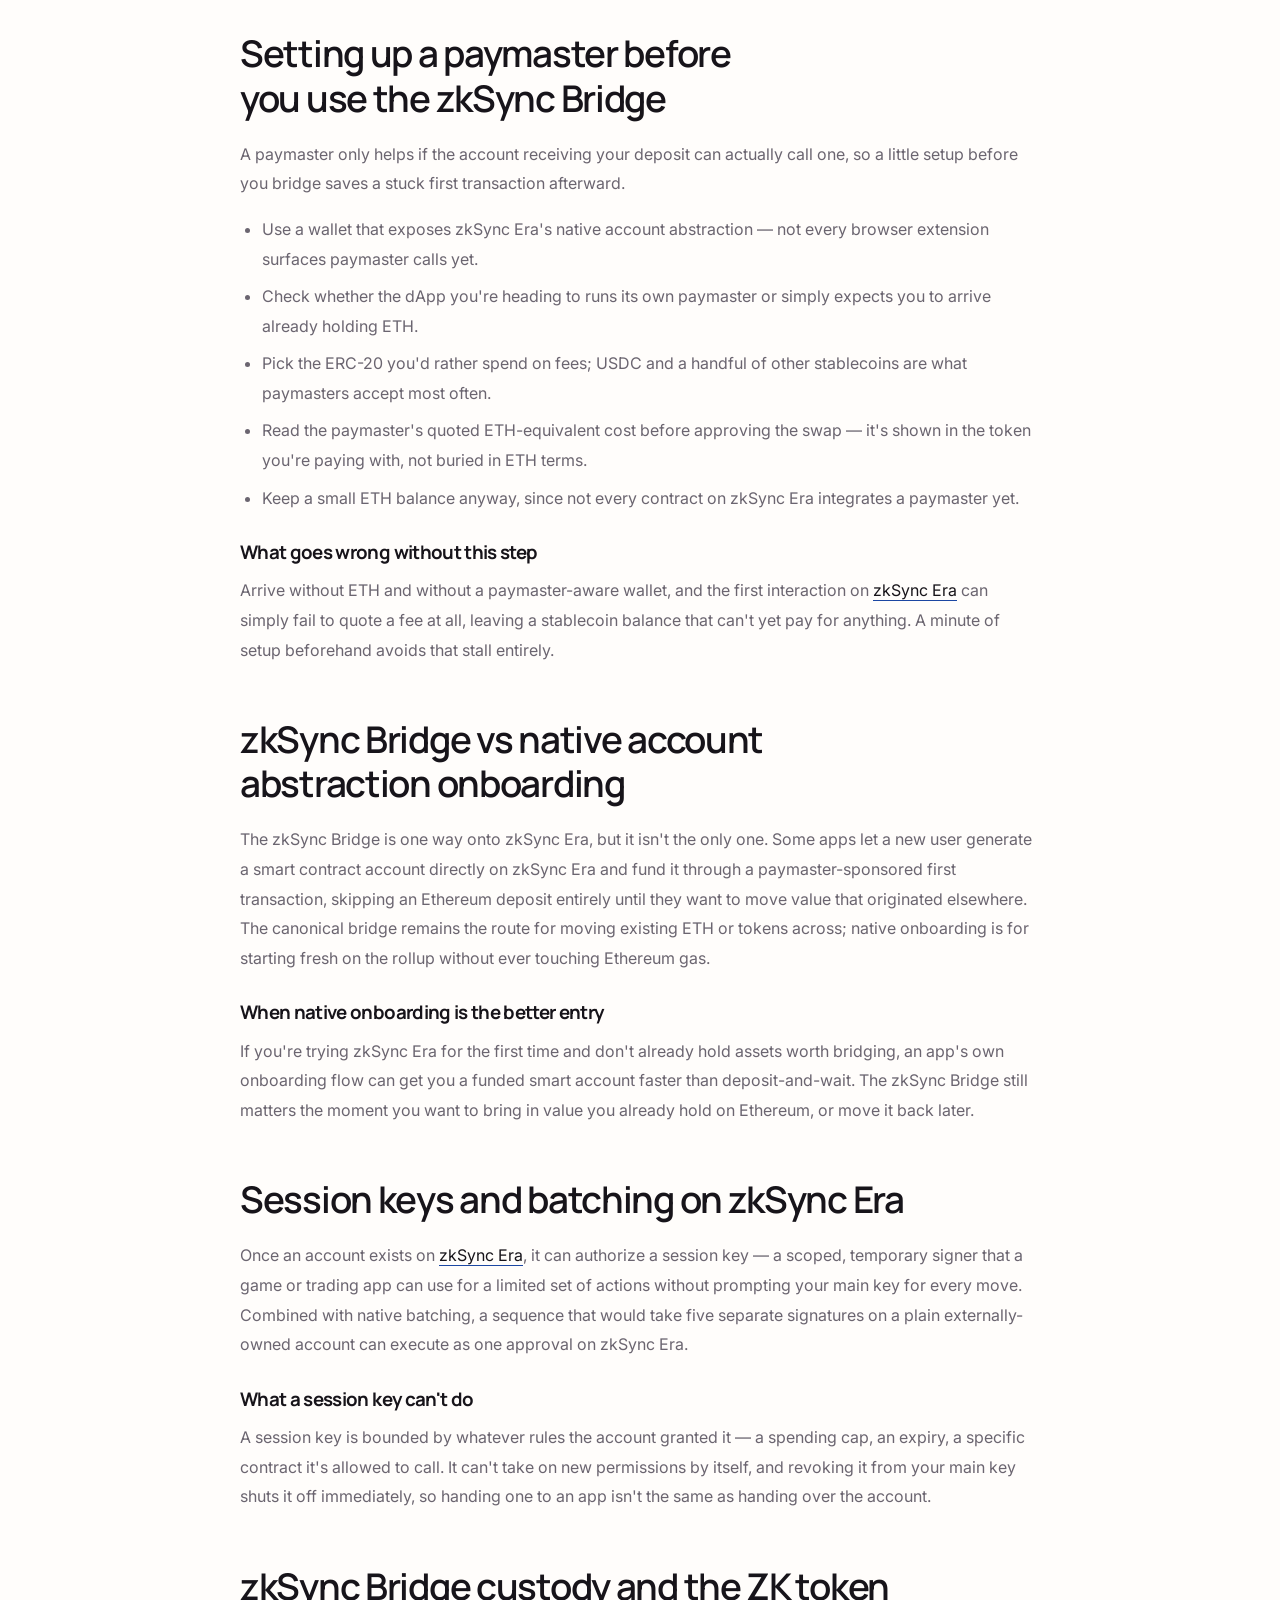
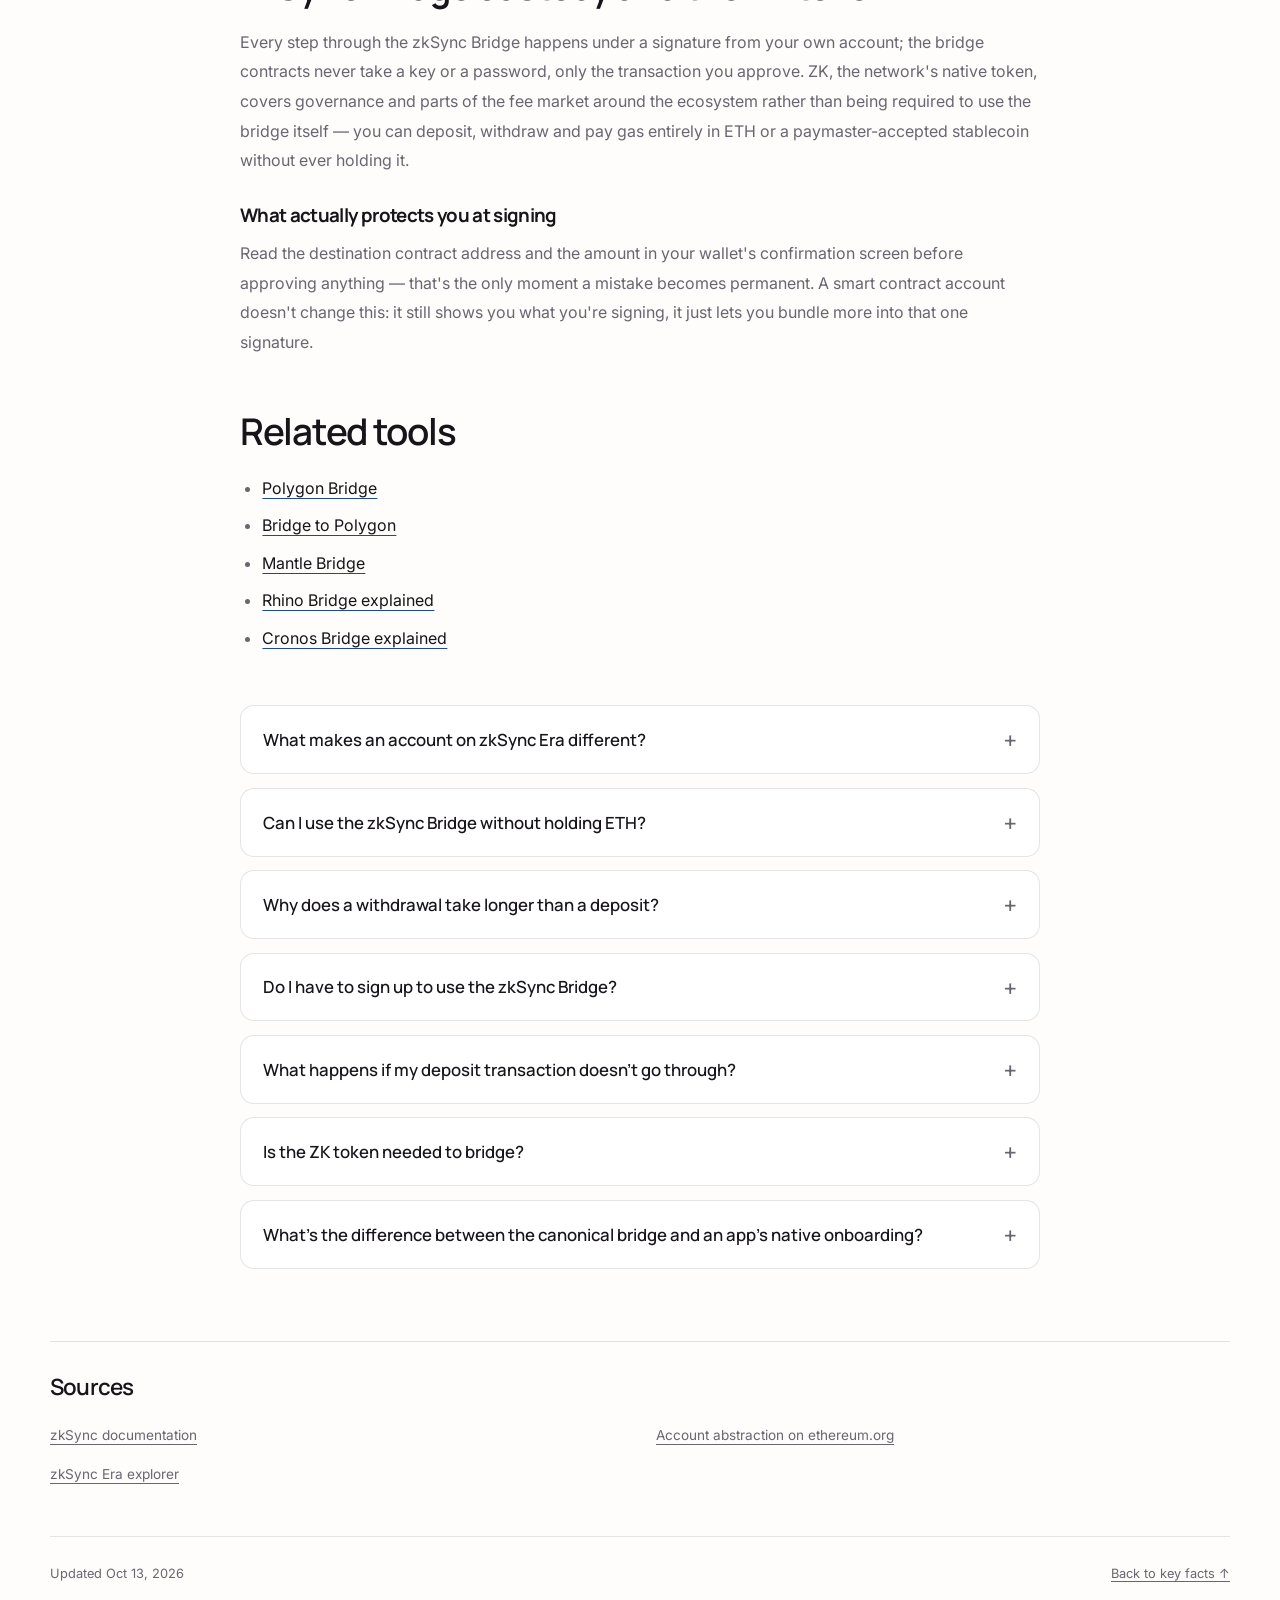
==== commit 053f9d09: "Freshness: date refresh + re-index" ====
--- a/index.html
+++ b/index.html
@@ -16,7 +16,7 @@
 <meta name="twitter:description" content="Use the zkSync Bridge to bring ETH, USDC and tokens onto zkSync Era, a zk-rollup with native account abstraction. Learn fees, paymasters and timing before you sign, and keep your own keys.">
 <meta name="twitter:image" content="https://bridge-zksync.github.io/og.png">
 <link rel="preconnect" href="https://fonts.googleapis.com"><link rel="preconnect" href="https://fonts.gstatic.com" crossorigin><link rel="stylesheet" href="https://fonts.googleapis.com/css2?family=Inter:wght@400;500;600;700&family=Manrope:wght@500;600;700&display=swap">
-<script type="application/ld+json">{"@context": "https://schema.org", "@graph": [{"@type": "WebSite", "@id": "https://bridge-zksync.github.io/#website", "url": "https://bridge-zksync.github.io/", "name": "zkSync Bridge — Move ETH & Tokens to zkSync Era"}, {"@type": "WebPage", "@id": "https://bridge-zksync.github.io/#webpage", "url": "https://bridge-zksync.github.io/", "name": "zkSync Bridge — Move ETH & Tokens to zkSync Era", "isPartOf": {"@id": "https://bridge-zksync.github.io/#website"}, "description": "Use the zkSync Bridge to bring ETH, USDC and tokens onto zkSync Era, a zk-rollup with native account abstraction. Learn fees, paymasters and timing before you sign, and keep your own keys.", "datePublished": "2026-10-12", "dateModified": "2026-10-12"}, {"@type": "SoftwareApplication", "name": "zkSync Bridge", "applicationCategory": "FinanceApplication", "operatingSystem": "Web", "offers": {"@type": "Offer", "price": "0", "priceCurrency": "USD"}}, {"@type": "BreadcrumbList", "itemListElement": [{"@type": "ListItem", "position": 1, "name": "Home", "item": "https://bridge-zksync.github.io/"}, {"@type": "ListItem", "position": 2, "name": "Bridges"}, {"@type": "ListItem", "position": 3, "name": "zkSync Bridge"}]}, {"@type": "FAQPage", "mainEntity": [{"@type": "Question", "name": "What makes an account on zkSync Era different?", "acceptedAnswer": {"@type": "Answer", "text": "It's a smart contract by default, not a plain externally-owned address, so it can use paymasters, batch calls and grant session keys natively — none of which require installing a separate contract wallet."}}, {"@type": "Question", "name": "Can I use the zkSync Bridge without holding ETH?", "acceptedAnswer": {"@type": "Answer", "text": "You need ETH to pay Ethereum's own gas for the deposit transaction itself, but once you're on zkSync Era a paymaster can let you cover fees in USDC or another accepted ERC-20 instead."}}, {"@type": "Question", "name": "Why does a withdrawal take longer than a deposit?", "acceptedAnswer": {"@type": "Answer", "text": "A deposit only waits on Ethereum's confirmations. A withdrawal waits for the Boojum prover to finish proving the batch it belongs to and for that proof to verify on Ethereum, a longer, security-driven step rather than a delay added on purpose."}}, {"@type": "Question", "name": "Do I have to sign up to use the zkSync Bridge?", "acceptedAnswer": {"@type": "Answer", "text": "No. You connect a wallet that supports zkSync Era's account model and transact directly on-chain; there's no account creation outside the smart contract account itself."}}, {"@type": "Question", "name": "What happens if my deposit transaction doesn't go through?", "acceptedAnswer": {"@type": "Answer", "text": "Nothing is minted on zkSync Era until the transaction confirms, and a failed attempt only costs the Ethereum gas spent trying — the asset you were sending stays exactly where it was."}}, {"@type": "Question", "name": "Is the ZK token needed to bridge?", "acceptedAnswer": {"@type": "Answer", "text": "No — ZK covers governance and fee-market roles around the ecosystem, but bridging, paying gas through a paymaster and withdrawing all work without ever holding it."}}, {"@type": "Question", "name": "What's the difference between the canonical bridge and an app's native onboarding?", "acceptedAnswer": {"@type": "Answer", "text": "The canonical zkSync Bridge moves assets you already hold on Ethereum across. Native onboarding funds a brand-new smart account on zkSync Era directly, often through a sponsored first transaction, for someone who doesn't have anything to bridge yet."}}]}]}</script>
+<script type="application/ld+json">{"@context": "https://schema.org", "@graph": [{"@type": "WebSite", "@id": "https://bridge-zksync.github.io/#website", "url": "https://bridge-zksync.github.io/", "name": "zkSync Bridge — Move ETH & Tokens to zkSync Era"}, {"@type": "WebPage", "@id": "https://bridge-zksync.github.io/#webpage", "url": "https://bridge-zksync.github.io/", "name": "zkSync Bridge — Move ETH & Tokens to zkSync Era", "isPartOf": {"@id": "https://bridge-zksync.github.io/#website"}, "description": "Use the zkSync Bridge to bring ETH, USDC and tokens onto zkSync Era, a zk-rollup with native account abstraction. Learn fees, paymasters and timing before you sign, and keep your own keys.", "datePublished": "2026-10-13", "dateModified": "2026-10-13"}, {"@type": "SoftwareApplication", "name": "zkSync Bridge", "applicationCategory": "FinanceApplication", "operatingSystem": "Web", "offers": {"@type": "Offer", "price": "0", "priceCurrency": "USD"}}, {"@type": "BreadcrumbList", "itemListElement": [{"@type": "ListItem", "position": 1, "name": "Home", "item": "https://bridge-zksync.github.io/"}, {"@type": "ListItem", "position": 2, "name": "Bridges"}, {"@type": "ListItem", "position": 3, "name": "zkSync Bridge"}]}, {"@type": "FAQPage", "mainEntity": [{"@type": "Question", "name": "What makes an account on zkSync Era different?", "acceptedAnswer": {"@type": "Answer", "text": "It's a smart contract by default, not a plain externally-owned address, so it can use paymasters, batch calls and grant session keys natively — none of which require installing a separate contract wallet."}}, {"@type": "Question", "name": "Can I use the zkSync Bridge without holding ETH?", "acceptedAnswer": {"@type": "Answer", "text": "You need ETH to pay Ethereum's own gas for the deposit transaction itself, but once you're on zkSync Era a paymaster can let you cover fees in USDC or another accepted ERC-20 instead."}}, {"@type": "Question", "name": "Why does a withdrawal take longer than a deposit?", "acceptedAnswer": {"@type": "Answer", "text": "A deposit only waits on Ethereum's confirmations. A withdrawal waits for the Boojum prover to finish proving the batch it belongs to and for that proof to verify on Ethereum, a longer, security-driven step rather than a delay added on purpose."}}, {"@type": "Question", "name": "Do I have to sign up to use the zkSync Bridge?", "acceptedAnswer": {"@type": "Answer", "text": "No. You connect a wallet that supports zkSync Era's account model and transact directly on-chain; there's no account creation outside the smart contract account itself."}}, {"@type": "Question", "name": "What happens if my deposit transaction doesn't go through?", "acceptedAnswer": {"@type": "Answer", "text": "Nothing is minted on zkSync Era until the transaction confirms, and a failed attempt only costs the Ethereum gas spent trying — the asset you were sending stays exactly where it was."}}, {"@type": "Question", "name": "Is the ZK token needed to bridge?", "acceptedAnswer": {"@type": "Answer", "text": "No — ZK covers governance and fee-market roles around the ecosystem, but bridging, paying gas through a paymaster and withdrawing all work without ever holding it."}}, {"@type": "Question", "name": "What's the difference between the canonical bridge and an app's native onboarding?", "acceptedAnswer": {"@type": "Answer", "text": "The canonical zkSync Bridge moves assets you already hold on Ethereum across. Native onboarding funds a brand-new smart account on zkSync Era directly, often through a sponsored first transaction, for someone who doesn't have anything to bridge yet."}}]}]}</script>
 <style>
 :root{--bg:#FFFDFB;--surface:#FFFFFF;--text:#17141A;--muted:#6B6570;--accent:#1E69FF;--accent-ink:#FFFFFF;--radius:14px;--display:"Manrope";--body:"Inter"}
 *{box-sizing:border-box}
@@ -209,7 +209,7 @@
 <section class="cbcb4da" id="sources" aria-labelledby="sources-title"><h2 class="c0fa209" id="sources-title">Sources</h2><ul class="cb042ad"><li><a class="c44a008" href="https://docs.zksync.io/" rel="nofollow noopener" target="_blank">zkSync documentation</a></li>
 <li><a class="c44a008" href="https://ethereum.org/en/roadmap/account-abstraction/" rel="nofollow noopener" target="_blank">Account abstraction on ethereum.org</a></li>
 <li><a class="c44a008" href="https://explorer.zksync.io/" rel="nofollow noopener" target="_blank">zkSync Era explorer</a></li></ul></section>
-<footer class="c181178"><p>Updated Oct 12, 2026</p><a href="#key-facts">Back to key facts <span aria-hidden="true">↑</span></a></footer>
+<footer class="c181178"><p>Updated Oct 13, 2026</p><a href="#key-facts">Back to key facts <span aria-hidden="true">↑</span></a></footer>
 </div>
 <script>
 (() => {
